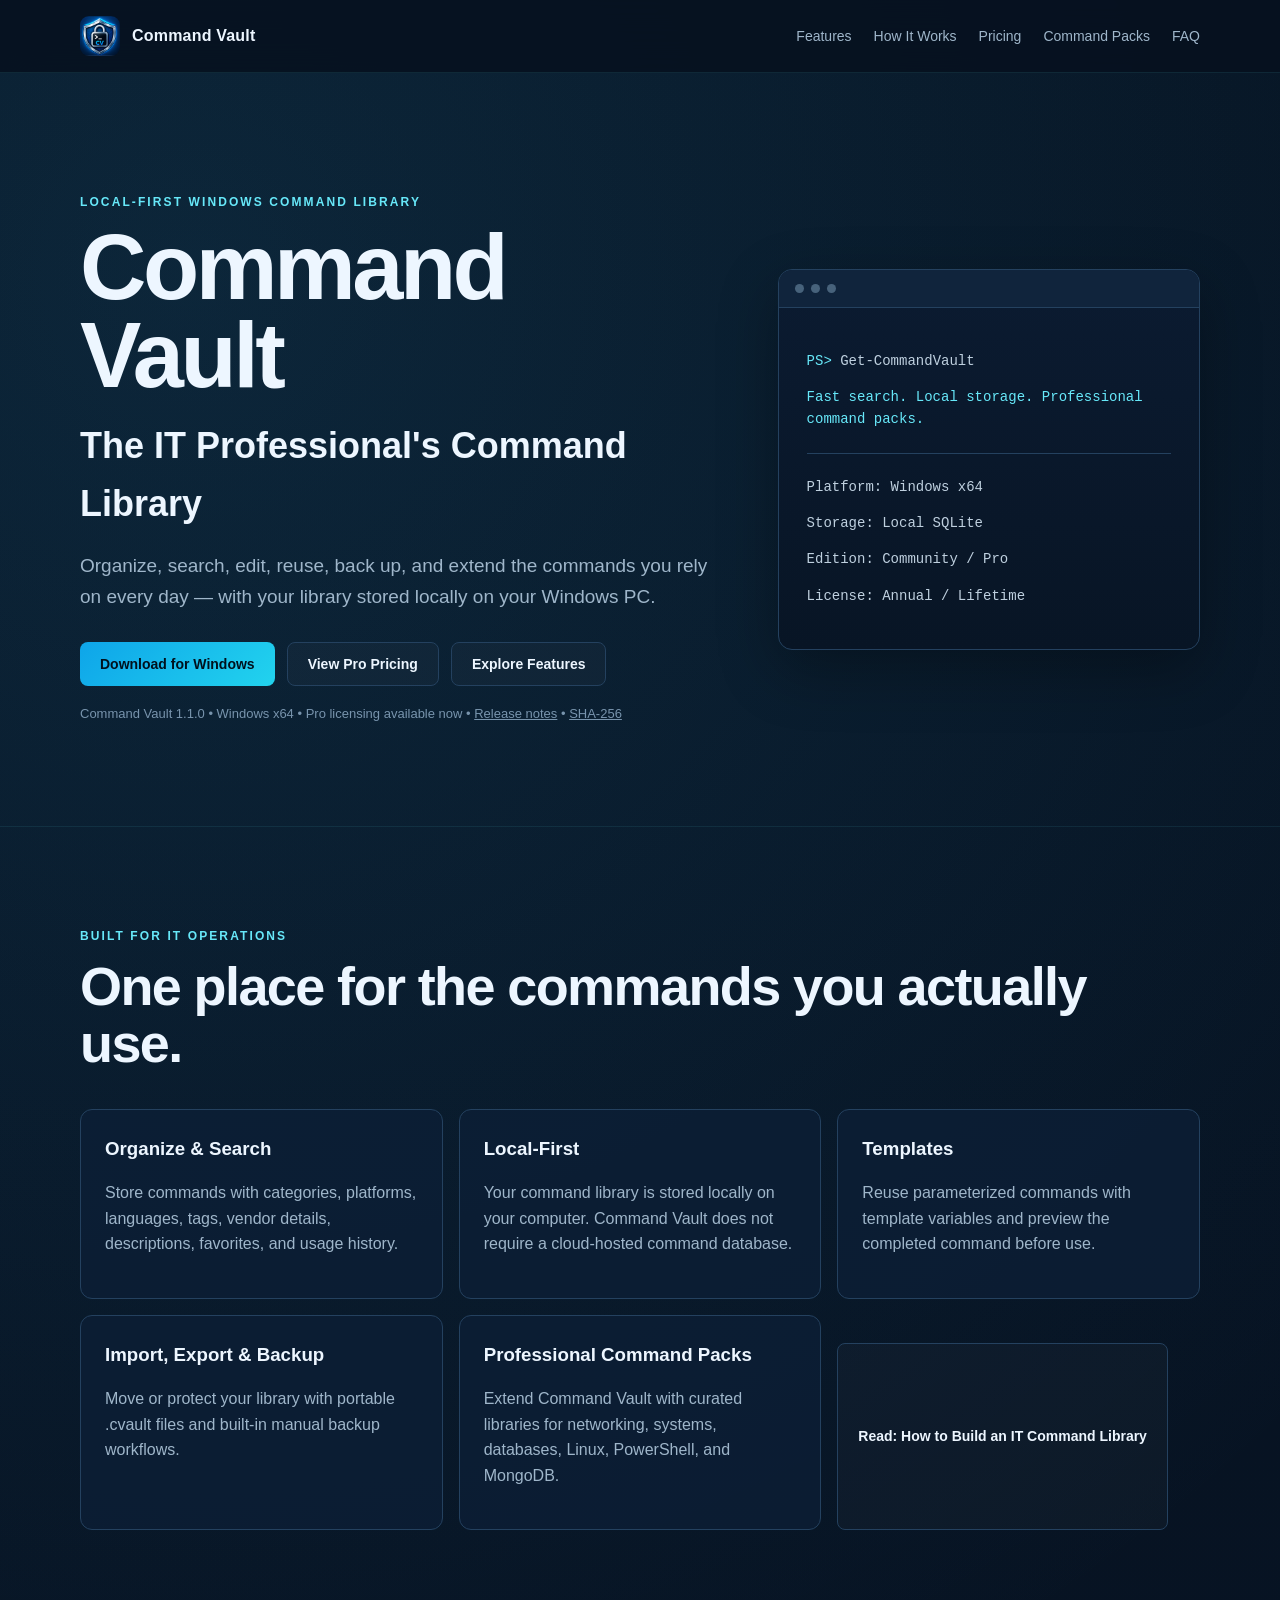
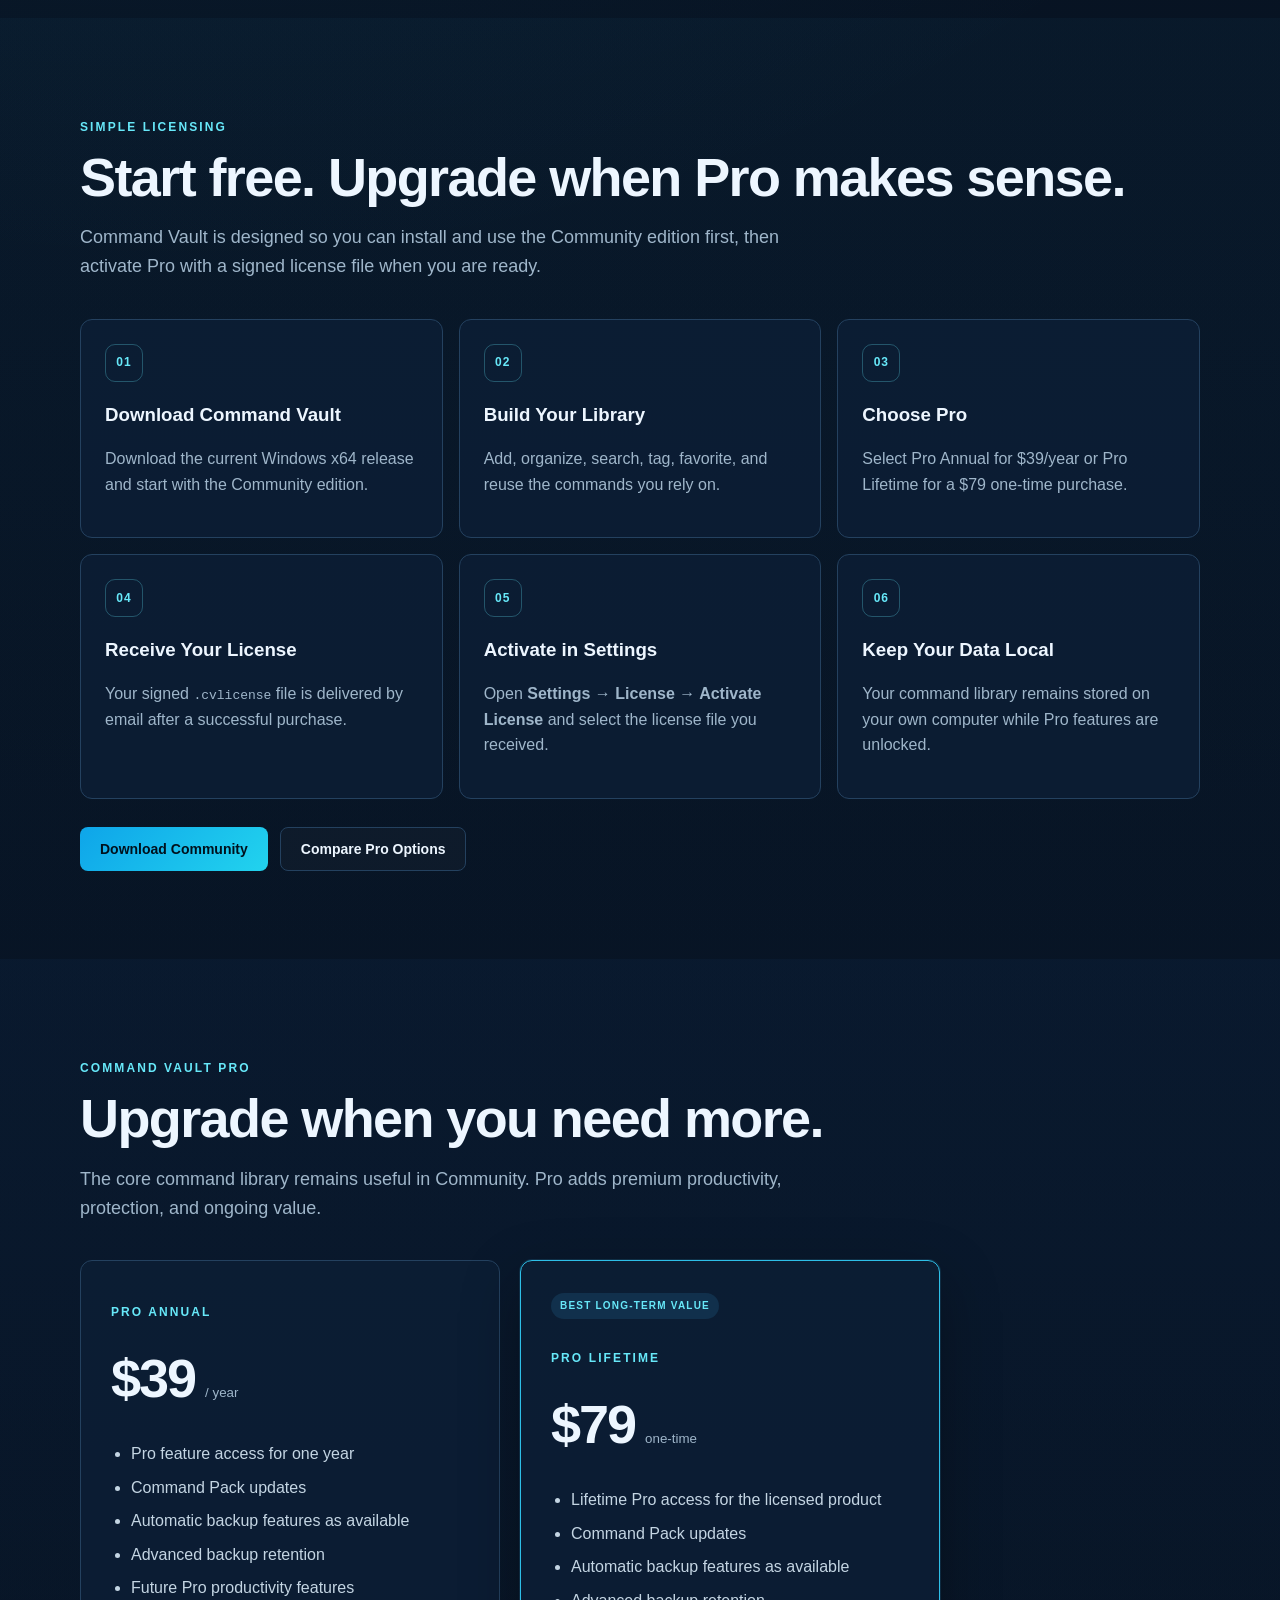
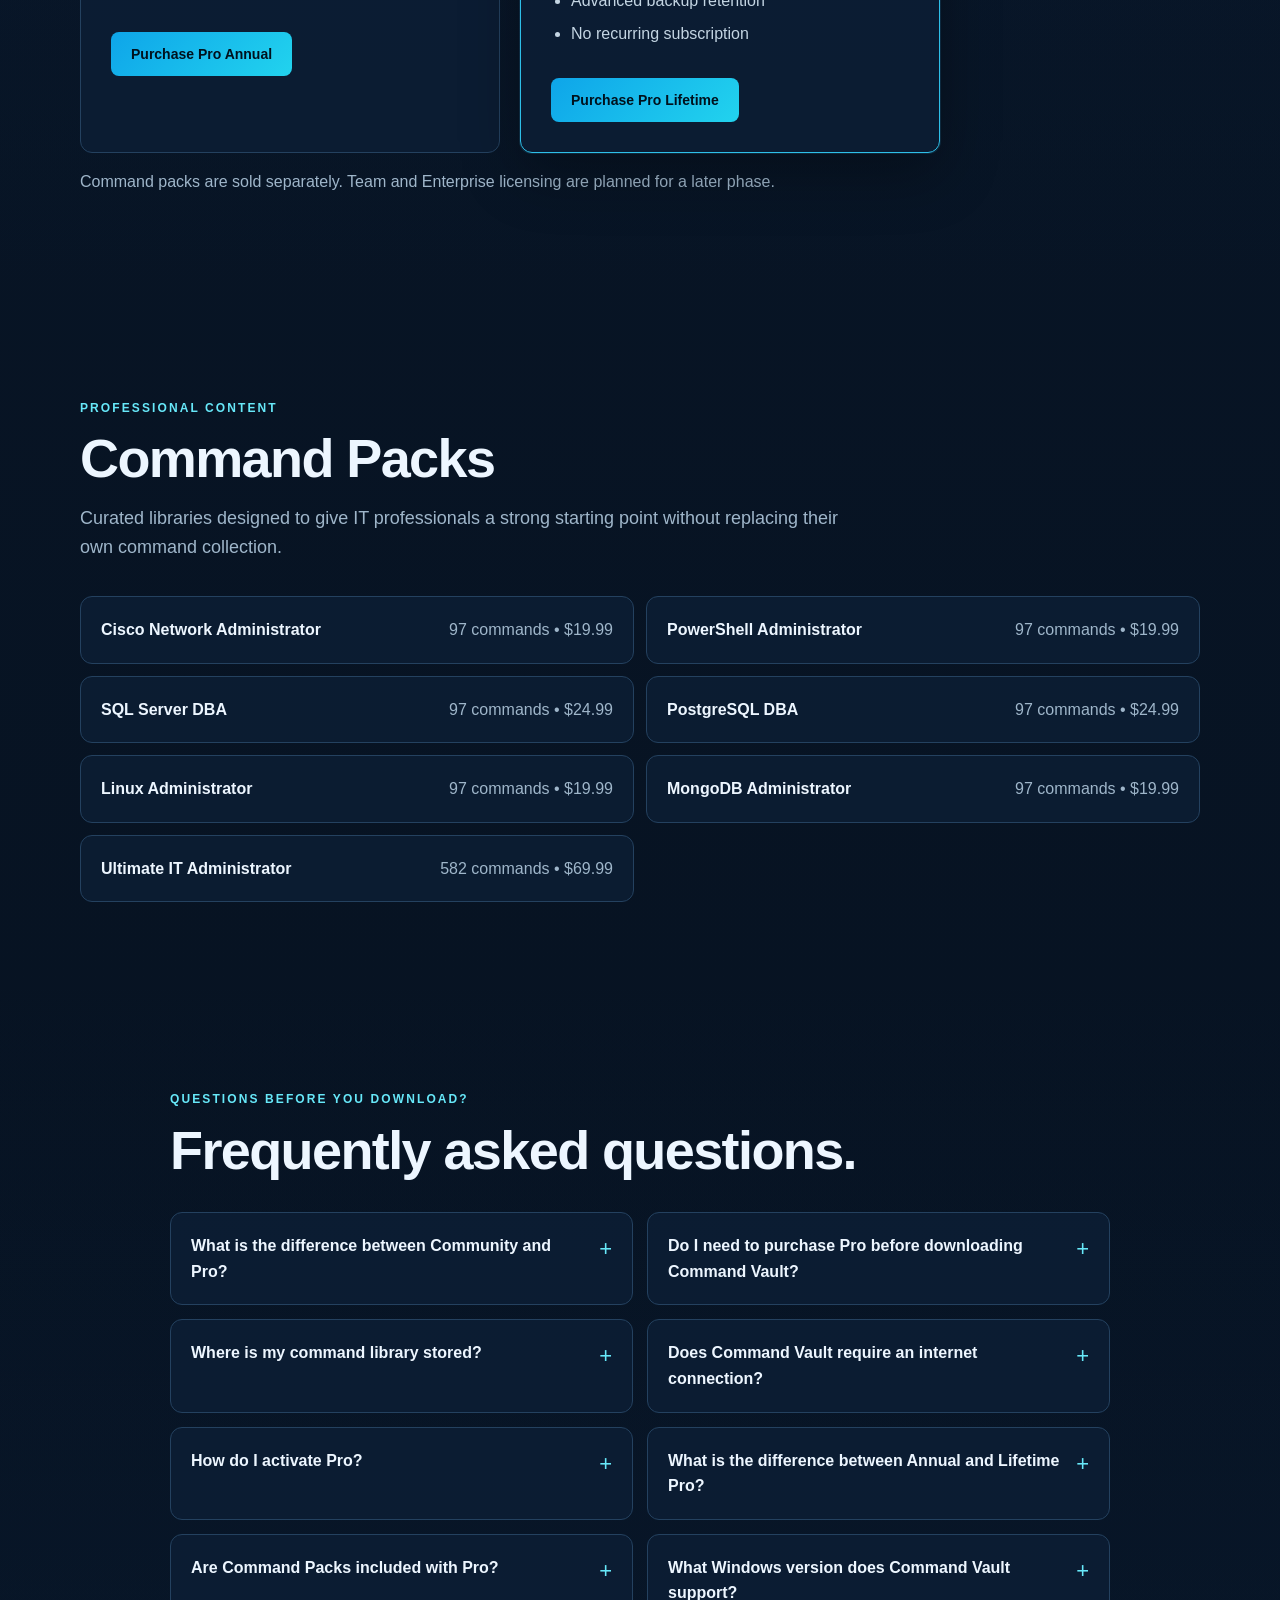
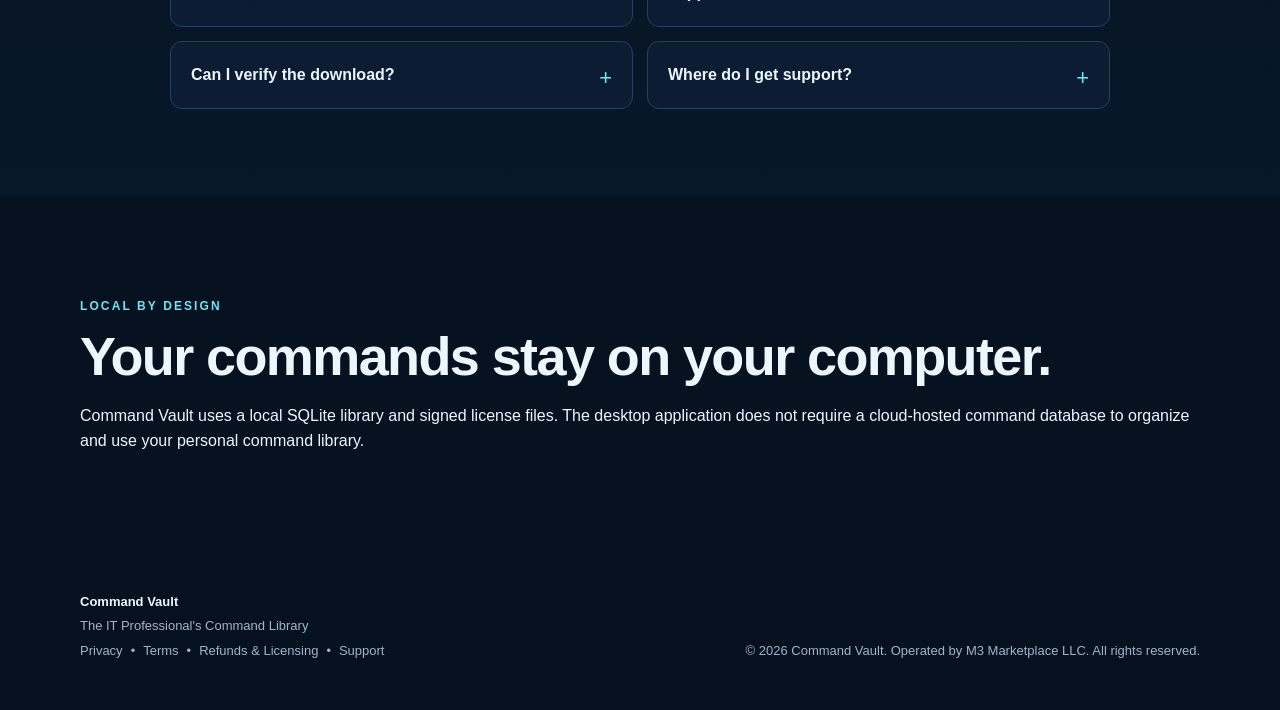
==== index.html @ 50035a0f "Update feature section in index.html Removed theme support section and added a guide link." ====
<!doctype html>
<html lang="en">
<head>
  <meta charset="utf-8">
  <meta name="viewport" content="width=device-width, initial-scale=1">
  <meta name="description" content="Command Vault is a local-first Windows command library for IT professionals. Organize, search, reuse, back up, and extend PowerShell, Cisco, SQL, Linux, PostgreSQL, and MongoDB commands.">
  <meta name="theme-color" content="#071426">
  <title>Command Vault — Local-First Command Library for IT Professionals</title>
  <link rel="stylesheet" href="styles.css">
  <!-- Google tag (gtag.js) -->
  <script async src="https://www.googletagmanager.com/gtag/js?id=G-ZWFE3TDV91"></script>
  <script>
    window.dataLayer = window.dataLayer || [];
    function gtag(){dataLayer.push(arguments);}
    gtag('js', new Date());
    gtag('config', 'G-ZWFE3TDV91');
  </script>

  <link rel="canonical" href="https://commandvaultapp.com/">
  <meta name="robots" content="index, follow">
  <meta property="og:type" content="website">
  <meta property="og:site_name" content="Command Vault">
  <meta property="og:title" content="Command Vault — Local-First Command Library for IT Professionals">
  <meta property="og:description" content="Command Vault is a local-first Windows command library for IT professionals. Organize, search, reuse, back up, and extend PowerShell, Cisco, SQL, Linux, PostgreSQL, and MongoDB commands.">
  <meta property="og:url" content="https://commandvaultapp.com/">
  <meta name="twitter:card" content="summary">
  <meta name="twitter:title" content="Command Vault — Local-First Command Library for IT Professionals">
  <meta name="twitter:description" content="Command Vault is a local-first Windows command library for IT professionals. Organize, search, reuse, back up, and extend PowerShell, Cisco, SQL, Linux, PostgreSQL, and MongoDB commands.">

  <script type="application/ld+json">
{
  "@context": "https://schema.org",
  "@graph": [
    {
      "@type": "WebSite",
      "@id": "https://commandvaultapp.com/#website",
      "url": "https://commandvaultapp.com/",
      "name": "Command Vault",
      "description": "The IT Professional's Command Library",
      "publisher": {
        "@id": "https://commandvaultapp.com/#organization"
      }
    },
    {
      "@type": "Organization",
      "@id": "https://commandvaultapp.com/#organization",
      "name": "M3 Marketplace LLC",
      "url": "https://commandvaultapp.com/",
      "email": "support@commandvaultapp.com"
    },
    {
      "@type": "SoftwareApplication",
      "@id": "https://commandvaultapp.com/#software",
      "name": "Command Vault",
      "url": "https://commandvaultapp.com/",
      "applicationCategory": "DeveloperApplication",
      "operatingSystem": "Windows x64",
      "softwareVersion": "1.1.0",
      "description": "A local-first Windows command library for IT professionals to organize, search, reuse, back up, and extend technical commands.",
      "offers": [
        {
          "@type": "Offer",
          "name": "Command Vault Community",
          "price": "0",
          "priceCurrency": "USD",
          "availability": "https://schema.org/InStock"
        },
        {
          "@type": "Offer",
          "name": "Command Vault Pro Annual",
          "price": "39.00",
          "priceCurrency": "USD",
          "availability": "https://schema.org/InStock",
          "url": "https://buy.stripe.com/9B6dR2ac5dOw6wjd5Eawo00"
        },
        {
          "@type": "Offer",
          "name": "Command Vault Pro Lifetime",
          "price": "79.00",
          "priceCurrency": "USD",
          "availability": "https://schema.org/InStock",
          "url": "https://buy.stripe.com/5kQ3co6ZT11K7AnghQawo01"
        }
      ],
      "publisher": {
        "@id": "https://commandvaultapp.com/#organization"
      }
    }
  ]
}
  </script>
</head>
<body>
  <header class="site-header">
    <div class="wrap nav-wrap">
      <a class="brand" href="#top" aria-label="Command Vault home">
        <span class="brand-mark">CV</span>
        <span>Command Vault</span>
      </a>
      <nav class="nav" aria-label="Primary navigation">
        <a href="#features">Features</a>
        <a href="#licensing">How It Works</a>
        <a href="#pricing">Pricing</a>
        <a href="#packs">Command Packs</a>
        <a href="#faq">FAQ</a>
      </nav>
    </div>
  </header>

  <main id="top">
    <section class="hero">
      <div class="wrap hero-grid">
        <div>
          <p class="eyebrow">LOCAL-FIRST WINDOWS COMMAND LIBRARY</p>
          <h1>Command Vault</h1>
          <p class="hero-subtitle">The IT Professional's Command Library</p>
          <p class="hero-copy">
            Organize, search, edit, reuse, back up, and extend the commands you rely on every day —
            with your library stored locally on your Windows PC.
          </p>
          <div class="hero-actions">
            <a
              class="button primary"
              href="https://github.com/MrFrankRazr/CommandVault-Site/releases/download/v1.1.0/CommandVault-1.1.0-win-x64.zip"
              aria-label="Download Command Vault 1.1.0 for Windows x64">
              Download for Windows
            </a>
            <a class="button secondary" href="#pricing">View Pro Pricing</a>
            <a class="button secondary" href="#features">Explore Features</a>
          </div>
          <p class="availability">
            Command Vault 1.1.0 • Windows x64 • Pro licensing available now •
            <a href="https://github.com/MrFrankRazr/CommandVault-Site/releases/tag/v1.1.0"
               target="_blank"
               rel="noopener noreferrer">Release notes</a>
            •
            <a href="https://github.com/MrFrankRazr/CommandVault-Site/releases/download/v1.1.0/CommandVault-1.1.0-win-x64-SHA256.txt"
               target="_blank"
               rel="noopener noreferrer">SHA-256</a>
          </p>
        </div>

        <aside class="product-card" aria-label="Command Vault product summary">
          <div class="terminal-bar"><span></span><span></span><span></span></div>
          <div class="terminal-content">
            <p><span class="prompt">PS&gt;</span> Get-CommandVault</p>
            <p class="terminal-accent">Fast search. Local storage. Professional command packs.</p>
            <div class="terminal-rule"></div>
            <p>Platform: Windows x64</p>
            <p>Storage: Local SQLite</p>
            <p>Edition: Community / Pro</p>
            <p>License: Annual / Lifetime</p>
          </div>
        </aside>
      </div>
    </section>

    <section id="features" class="section">
      <div class="wrap">
        <p class="section-kicker">BUILT FOR IT OPERATIONS</p>
        <h2>One place for the commands you actually use.</h2>
        <div class="feature-grid">
          <article class="feature-card"><h3>Organize &amp; Search</h3><p>Store commands with categories, platforms, languages, tags, vendor details, descriptions, favorites, and usage history.</p></article>
          <article class="feature-card"><h3>Local-First</h3><p>Your command library is stored locally on your computer. Command Vault does not require a cloud-hosted command database.</p></article>
          <article class="feature-card"><h3>Templates</h3><p>Reuse parameterized commands with template variables and preview the completed command before use.</p></article>
          <article class="feature-card"><h3>Import, Export &amp; Backup</h3><p>Move or protect your library with portable .cvault files and built-in manual backup workflows.</p></article>
          <article class="feature-card"><h3>Professional Command Packs</h3><p>Extend Command Vault with curated libraries for networking, systems, databases, Linux, PowerShell, and MongoDB.</p></article>
          <div class="section-actions">
            <a class="button secondary"
               href="how-to-build-it-command-library.html"
               aria-label="Read the guide to building an IT command library">
              Read: How to Build an IT Command Library
            </a>
          </div>
        </div>
      </div>
    </section>


    <section id="licensing" class="section licensing-section">
      <div class="wrap">
        <p class="section-kicker">SIMPLE LICENSING</p>
        <h2>Start free. Upgrade when Pro makes sense.</h2>
        <p class="section-lead">Command Vault is designed so you can install and use the Community edition first, then activate Pro with a signed license file when you are ready.</p>

        <div class="steps-grid">
          <article class="step-card"><span class="step-number">01</span><h3>Download Command Vault</h3><p>Download the current Windows x64 release and start with the Community edition.</p></article>
          <article class="step-card"><span class="step-number">02</span><h3>Build Your Library</h3><p>Add, organize, search, tag, favorite, and reuse the commands you rely on.</p></article>
          <article class="step-card"><span class="step-number">03</span><h3>Choose Pro</h3><p>Select Pro Annual for $39/year or Pro Lifetime for a $79 one-time purchase.</p></article>
          <article class="step-card"><span class="step-number">04</span><h3>Receive Your License</h3><p>Your signed <code>.cvlicense</code> file is delivered by email after a successful purchase.</p></article>
          <article class="step-card"><span class="step-number">05</span><h3>Activate in Settings</h3><p>Open <strong>Settings → License → Activate License</strong> and select the license file you received.</p></article>
          <article class="step-card"><span class="step-number">06</span><h3>Keep Your Data Local</h3><p>Your command library remains stored on your own computer while Pro features are unlocked.</p></article>
        </div>

        <div class="section-actions">
          <a class="button primary" href="https://github.com/MrFrankRazr/CommandVault-Site/releases/download/v1.1.0/CommandVault-1.1.0-win-x64.zip">Download Community</a>
          <a class="button secondary" href="#pricing">Compare Pro Options</a>
        </div>
      </div>
    </section>

    <section id="pricing" class="section pricing-section">
      <div class="wrap">
        <p class="section-kicker">COMMAND VAULT PRO</p>
        <h2>Upgrade when you need more.</h2>
        <p class="section-lead">The core command library remains useful in Community. Pro adds premium productivity, protection, and ongoing value.</p>

        <div class="pricing-grid">
          <article class="price-card">
            <p class="price-label">PRO ANNUAL</p>
            <div class="price"><span>$39</span><small>/ year</small></div>
            <ul>
              <li>Pro feature access for one year</li>
              <li>Command Pack updates</li>
              <li>Automatic backup features as available</li>
              <li>Advanced backup retention</li>
              <li>Future Pro productivity features</li>
            </ul>
            <a
              class="button primary"
              href="https://buy.stripe.com/9B6dR2ac5dOw6wjd5Eawo00"
              target="_blank"
              rel="noopener noreferrer"
              aria-label="Purchase Command Vault Pro Annual for $39 per year">
              Purchase Pro Annual
            </a>
          </article>

          <article class="price-card featured">
            <p class="badge">BEST LONG-TERM VALUE</p>
            <p class="price-label">PRO LIFETIME</p>
            <div class="price"><span>$79</span><small>one-time</small></div>
            <ul>
              <li>Lifetime Pro access for the licensed product</li>
              <li>Command Pack updates</li>
              <li>Automatic backup features as available</li>
              <li>Advanced backup retention</li>
              <li>No recurring subscription</li>
            </ul>
            <a
              class="button primary"
              href="https://buy.stripe.com/5kQ3co6ZT11K7AnghQawo01"
              target="_blank"
              rel="noopener noreferrer"
              aria-label="Purchase Command Vault Pro Lifetime for $79">
              Purchase Pro Lifetime
            </a>
          </article>
        </div>

        <p class="pricing-note">Command packs are sold separately. Team and Enterprise licensing are planned for a later phase.</p>
      </div>
    </section>

    <section id="packs" class="section">
      <div class="wrap">
        <p class="section-kicker">PROFESSIONAL CONTENT</p>
        <h2>Command Packs</h2>
        <p class="section-lead">Curated libraries designed to give IT professionals a strong starting point without replacing their own command collection.</p>

        <div class="pack-grid">
          <a class="pack pack-link"
             href="cisco-ios-command-library.html"
             aria-label="Explore the Cisco Network Administrator command library">
            <strong>Cisco Network Administrator</strong>
            <span>97 commands • $19.99</span>
          </a>
          <a class="pack pack-link"
             href="powershell-command-library.html"
             aria-label="Explore the PowerShell Administrator command library">
            <strong>PowerShell Administrator</strong>
            <span>97 commands • $19.99</span>
          </a>
          <a class="pack pack-link"
             href="sql-server-dba-command-library.html"
             aria-label="Explore the SQL Server DBA command library">
            <strong>SQL Server DBA</strong>
            <span>97 commands • $24.99</span>
          </a>
          <a class="pack pack-link"
             href="postgresql-dba-command-library.html"
             aria-label="Explore the PostgreSQL DBA command library">
            <strong>PostgreSQL DBA</strong>
            <span>97 commands • $24.99</span>
          </a>
          <a class="pack pack-link"
             href="linux-admin-command-library.html"
             aria-label="Explore the Linux Administrator command library">
            <strong>Linux Administrator</strong>
            <span>97 commands • $19.99</span>
          </a>
          <a class="pack pack-link"
             href="mongodb-admin-command-library.html"
             aria-label="Explore the MongoDB Administrator command library">
            <strong>MongoDB Administrator</strong>
            <span>97 commands • $19.99</span>
          </a>
          <a class="pack pack-link"
             href="ultimate-it-admin-command-library.html"
             aria-label="Explore the Ultimate IT Administrator command library">
            <strong>Ultimate IT Administrator</strong>
            <span>582 commands • $69.99</span>
          </a>
        </div>
      </div>
    </section>


    <section id="faq" class="section faq-section">
      <div class="wrap faq-wrap">
        <p class="section-kicker">QUESTIONS BEFORE YOU DOWNLOAD?</p>
        <h2>Frequently asked questions.</h2>

        <div class="faq-grid">
          <details class="faq-item"><summary>What is the difference between Community and Pro?</summary><p>Community provides the core command-library experience. Pro adds premium productivity, protection, and update-related features such as automatic backup capabilities, advanced backup retention, and Command Pack updates.</p></details>
          <details class="faq-item"><summary>Do I need to purchase Pro before downloading Command Vault?</summary><p>No. Download Command Vault and start with Community. You can upgrade to Pro later without rebuilding your command library.</p></details>
          <details class="faq-item"><summary>Where is my command library stored?</summary><p>Command Vault stores your library locally on your Windows computer using SQLite. Your normal command-library workflow does not require a cloud-hosted command database.</p></details>
          <details class="faq-item"><summary>Does Command Vault require an internet connection?</summary><p>The desktop command library is local-first. Internet access is needed for activities such as downloading releases, purchasing a license, receiving license email, and accessing online support or updates.</p></details>
          <details class="faq-item"><summary>How do I activate Pro?</summary><p>After purchasing Pro, you receive a signed <code>.cvlicense</code> file by email. In Command Vault, open <strong>Settings → License → Activate License</strong> and select that file.</p></details>
          <details class="faq-item"><summary>What is the difference between Annual and Lifetime Pro?</summary><p>Pro Annual is $39 per year. Pro Lifetime is a $79 one-time purchase for the licensed Command Vault product and does not require a recurring subscription.</p></details>
          <details class="faq-item"><summary>Are Command Packs included with Pro?</summary><p>Command Packs are separate products. Pro enables Pack Updates and other Pro capabilities, but individually priced packs are purchased separately unless a specific offer says otherwise.</p></details>
          <details class="faq-item"><summary>What Windows version does Command Vault support?</summary><p>The current release is distributed for Windows x64 and is published as a self-contained application, so a separate .NET installation is not required.</p></details>
          <details class="faq-item"><summary>Can I verify the download?</summary><p>Yes. Each public release includes a SHA-256 checksum so you can verify the downloaded ZIP against the published release file.</p></details>
          <details class="faq-item"><summary>Where do I get support?</summary><p>Email <a href="mailto:support@commandvaultapp.com">support@commandvaultapp.com</a> or visit the <a href="support.html">Support page</a>.</p></details>
        </div>
      </div>
    </section>

    <section class="section security-section">
      <div class="wrap security-grid">
        <div>
          <p class="section-kicker">LOCAL BY DESIGN</p>
          <h2>Your commands stay on your computer.</h2>
        </div>
        <p>Command Vault uses a local SQLite library and signed license files. The desktop application does not require a cloud-hosted command database to organize and use your personal command library.</p>
      </div>
    </section>
  </main>

  <footer class="site-footer">
    <div class="wrap footer-wrap">
      <div>
        <strong>Command Vault</strong>
        <p>The IT Professional's Command Library</p>
        <p class="footer-links">
          <a href="privacy.html">Privacy</a>
          <span>•</span>
          <a href="terms.html">Terms</a>
          <span>•</span>
          <a href="refunds.html">Refunds &amp; Licensing</a>
          <span>•</span>
          <a href="support.html">Support</a>
        </p>
      </div>
      <p>© 2026 Command Vault. Operated by M3 Marketplace LLC. All rights reserved.</p>
    </div>
  </footer>

  <script>
    document.addEventListener('DOMContentLoaded', function () {
      function track(eventName, params) {
        if (typeof gtag === 'function') {
          gtag('event', eventName, params || {});
        }
      }

      document.querySelectorAll('a[href*="CommandVault-1.1.0-win-x64.zip"]').forEach(function (link) {
        link.addEventListener('click', function () {
          track('download_windows_click', {
            link_url: link.href,
            link_text: link.textContent.trim(),
            placement: link.closest('.hero') ? 'hero' : 'licensing'
          });
        });
      });

      document.querySelectorAll('a[href*="/releases/tag/v1.1.0"]').forEach(function (link) {
        link.addEventListener('click', function () {
          track('release_notes_click', { link_url: link.href });
        });
      });

      document.querySelectorAll('a[href*="CommandVault-1.1.0-win-x64-SHA256.txt"]').forEach(function (link) {
        link.addEventListener('click', function () {
          track('sha256_click', { link_url: link.href });
        });
      });

      document.querySelectorAll('a[href="https://buy.stripe.com/9B6dR2ac5dOw6wjd5Eawo00"]').forEach(function (link) {
        link.addEventListener('click', function () {
          track('pro_annual_click', {
            value: 39,
            currency: 'USD',
            destination: 'stripe'
          });
        });
      });

      document.querySelectorAll('a[href="https://buy.stripe.com/5kQ3co6ZT11K7AnghQawo01"]').forEach(function (link) {
        link.addEventListener('click', function () {
          track('pro_lifetime_click', {
            value: 79,
            currency: 'USD',
            destination: 'stripe'
          });
        });
      });

      document.querySelectorAll('a[href="support.html"], a[href="mailto:support@commandvaultapp.com"]').forEach(function (link) {
        link.addEventListener('click', function () {
          track('support_click', {
            link_url: link.getAttribute('href'),
            link_text: link.textContent.trim()
          });
        });
      });

      document.querySelectorAll('.faq-item').forEach(function (item) {
        item.addEventListener('toggle', function () {
          if (item.open) {
            const summary = item.querySelector('summary');
            track('faq_engagement', {
              faq_question: summary ? summary.textContent.trim() : 'unknown'
            });
          }
        });
      });
    });
  </script>

</body>
</html>
---- styles.css ----
:root{--bg:#06111f;--surface:#0d203b;--line:#24415f;--text:#edf6ff;--muted:#9fb6ca;--blue:#38bdf8;--cyan:#67e8f9;--white:#fff;--shadow:0 20px 60px rgba(0,0,0,.30)}*{box-sizing:border-box}html{scroll-behavior:smooth}body{margin:0;font-family:Inter,Segoe UI,Roboto,Arial,sans-serif;color:var(--text);background:radial-gradient(circle at 15% 5%,rgba(56,189,248,.12),transparent 30%),linear-gradient(180deg,var(--bg) 0%,#081526 52%,var(--bg) 100%);line-height:1.6}a{color:inherit}.wrap{width:min(1120px,calc(100% - 40px));margin:auto}.site-header{position:sticky;top:0;z-index:20;background:rgba(6,17,31,.86);backdrop-filter:blur(16px);border-bottom:1px solid rgba(103,232,249,.10)}.nav-wrap{display:flex;align-items:center;justify-content:space-between;min-height:72px}.brand{display:flex;gap:12px;align-items:center;text-decoration:none;font-weight:700;letter-spacing:.2px}.brand-mark{display:block;width:40px;height:40px;flex:0 0 40px;background:url('command-vault-icon.png') center/contain no-repeat;border:0;border-radius:9px;color:transparent;font-size:0;letter-spacing:0;box-shadow:none;overflow:hidden}.nav{display:flex;gap:22px}.nav a{text-decoration:none;color:var(--muted);font-size:14px}.nav a:hover{color:var(--white)}.hero{padding:108px 0 88px;border-bottom:1px solid rgba(103,232,249,.08)}.hero-grid{display:grid;grid-template-columns:1.2fr .8fr;gap:64px;align-items:center}.eyebrow,.section-kicker,.price-label{font-size:12px;letter-spacing:2.1px;font-weight:800;color:var(--cyan)}h1{font-size:clamp(54px,8vw,92px);line-height:.95;margin:10px 0 18px;letter-spacing:-3.5px}.hero-subtitle{font-size:clamp(24px,3vw,36px);margin:0 0 18px;font-weight:650}.hero-copy{font-size:19px;color:var(--muted);max-width:720px}.hero-actions{display:flex;gap:12px;margin:30px 0 18px;flex-wrap:wrap}.button{display:inline-flex;align-items:center;justify-content:center;min-height:44px;padding:0 20px;border-radius:8px;text-decoration:none;font-weight:750;font-size:14px;border:1px solid var(--line)}.button.primary{background:linear-gradient(135deg,#0ea5e9,#22d3ee);color:#00111d;border:0}.button.secondary{background:rgba(255,255,255,.025)}.availability{color:#7894ad;font-size:13px}.product-card{border:1px solid var(--line);border-radius:14px;background:linear-gradient(180deg,#0b1b31,#081525);box-shadow:var(--shadow);overflow:hidden}.terminal-bar{display:flex;gap:7px;padding:14px 16px;background:#10243c;border-bottom:1px solid var(--line)}.terminal-bar span{width:9px;height:9px;border-radius:50%;background:#47627b}.terminal-content{padding:28px;font-family:Cascadia Code,Consolas,monospace;font-size:14px;color:#bfd0df}.prompt,.terminal-accent{color:var(--cyan)}.terminal-rule{height:1px;background:var(--line);margin:22px 0}.section{padding:88px 0}.section h2{font-size:clamp(34px,5vw,54px);line-height:1.05;letter-spacing:-1.6px;margin:8px 0 18px}.section-lead{max-width:760px;color:var(--muted);font-size:18px}.feature-grid{display:grid;grid-template-columns:repeat(3,1fr);gap:16px;margin-top:38px}.feature-card,.price-card,.pack{border:1px solid var(--line);background:rgba(12,31,55,.76);border-radius:12px}.feature-card{padding:24px;min-height:190px}.feature-card h3{margin:0 0 10px}.feature-card p,.pricing-note{color:var(--muted)}.pricing-section{background:linear-gradient(180deg,rgba(11,31,57,.45),rgba(7,20,36,.18))}.pricing-grid{display:grid;grid-template-columns:repeat(2,minmax(0,1fr));gap:20px;margin-top:38px;max-width:860px}.price-card{padding:30px;position:relative}.price-card.featured{border-color:#2ebfe8;box-shadow:0 0 0 1px rgba(56,189,248,.14),var(--shadow)}.badge{display:inline-block;margin:-4px 0 18px;padding:5px 9px;border-radius:999px;background:rgba(56,189,248,.12);color:var(--cyan);font-size:10px;font-weight:800;letter-spacing:1.2px}.price{display:flex;align-items:baseline;gap:10px;margin:6px 0 20px}.price span{font-size:54px;font-weight:800;letter-spacing:-2px}.price small{color:var(--muted)}.price-card ul{padding-left:20px;color:#c4d5e3;min-height:175px}.price-card li{margin:8px 0}.pack-grid{display:grid;grid-template-columns:repeat(2,1fr);gap:12px;margin-top:34px}.pack{padding:20px;display:flex;justify-content:space-between;gap:20px}.pack span{color:var(--muted);white-space:nowrap}.pack.ultimate{grid-column:1/-1;border-color:#2ebfe8}.licensing-section{background:linear-gradient(180deg,rgba(56,189,248,.035),rgba(7,20,36,.05))}.steps-grid{display:grid;grid-template-columns:repeat(3,1fr);gap:16px;margin-top:38px}.step-card{border:1px solid var(--line);background:rgba(12,31,55,.76);border-radius:12px;padding:24px;min-height:210px}.step-number{display:inline-grid;place-items:center;width:38px;height:38px;border:1px solid rgba(103,232,249,.28);border-radius:10px;color:var(--cyan);font-weight:800;font-size:12px;letter-spacing:1px;margin-bottom:18px}.step-card h3{margin:0 0 10px}.step-card p{color:var(--muted)}.section-actions{display:flex;gap:12px;flex-wrap:wrap;margin-top:28px}.faq-section{background:linear-gradient(180deg,rgba(7,20,36,.15),rgba(11,31,57,.36))}.faq-wrap{max-width:940px}.faq-grid{display:grid;grid-template-columns:1fr 1fr;gap:14px;margin-top:34px}.faq-item{border:1px solid var(--line);background:rgba(12,31,55,.76);border-radius:12px;padding:0 20px}.faq-item summary{cursor:pointer;font-weight:750;padding:20px 28px 20px 0;position:relative;list-style:none}.faq-item summary::-webkit-details-marker{display:none}.faq-item summary::after{content:"+";position:absolute;right:0;top:18px;color:var(--cyan);font-size:22px;font-weight:400}.faq-item[open] summary::after{content:"–"}.faq-item p{color:var(--muted);margin:0 0 20px}.faq-item a{color:var(--cyan)}.site-footer{padding:34px 0 48px}.footer-wrap{display:flex;justify-content:space-between;align-items:flex-end;gap:20px;color:var(--muted);font-size:13px}.footer-wrap strong{color:var(--text)}.footer-wrap p{margin:4px 0 0}.footer-links{display:flex;gap:8px;flex-wrap:wrap}.footer-links a{color:var(--muted);text-decoration:none}.footer-links a:hover{color:var(--white)}.pack-link{text-decoration:none;color:inherit}.pack-link:hover{border-color:#2ebfe8;background:rgba(17,44,75,.88)}.landing-hero{padding:104px 0 84px;border-bottom:1px solid rgba(103,232,249,.08)}.landing-hero-grid{display:grid;grid-template-columns:1.15fr .85fr;gap:58px;align-items:center}.landing-hero h1{font-size:clamp(46px,6vw,76px);line-height:1;margin:10px 0 20px;letter-spacing:-3px}.content-narrow{max-width:1000px}.pain-grid{display:grid;grid-template-columns:repeat(3,1fr);gap:16px;margin-top:34px}.landing-accent{background:linear-gradient(180deg,rgba(11,31,57,.42),rgba(7,20,36,.12))}.topic-grid{display:grid;grid-template-columns:repeat(3,1fr);gap:14px;margin-top:34px}.topic-card{display:flex;flex-direction:column;gap:6px;padding:22px;border:1px solid var(--line);background:rgba(12,31,55,.68);border-radius:12px}.topic-card span{color:var(--muted);font-size:14px}.split-callout{display:grid;grid-template-columns:1.3fr .7fr;gap:40px;align-items:center}.landing-card{display:flex;flex-direction:column;gap:8px;padding:28px;border:1px solid #2ebfe8;background:rgba(12,31,55,.8);border-radius:14px;box-shadow:var(--shadow)}.landing-card strong{font-size:22px}.landing-card span{color:var(--cyan);font-weight:700}.landing-card p{color:var(--muted);margin-bottom:0}.landing-final{text-align:center}.landing-final-inner{max-width:780px}.landing-final .section-actions{justify-content:center}@media(max-width:980px){.nav{gap:14px}.nav a{font-size:13px}}@media(max-width:800px){.nav{display:none}.landing-hero-grid,.split-callout{grid-template-columns:1fr}.feature-grid,.steps-grid,.pain-grid,.topic-grid{grid-template-columns:1fr 1fr}.pricing-grid,.pack-grid,.faq-grid{grid-template-columns:1fr}.pack.ultimate{grid-column:auto}.footer-wrap{align-items:flex-start}}@media(max-width:560px){.wrap{width:min(100% - 28px,1120px)}.feature-grid,.steps-grid,.pain-grid,.topic-grid{grid-template-columns:1fr}.pack{flex-direction:column;gap:4px}.footer-wrap{flex-direction:column;align-items:flex-start}h1,.landing-hero h1{letter-spacing:-2px}.landing-hero{padding-top:72px}}
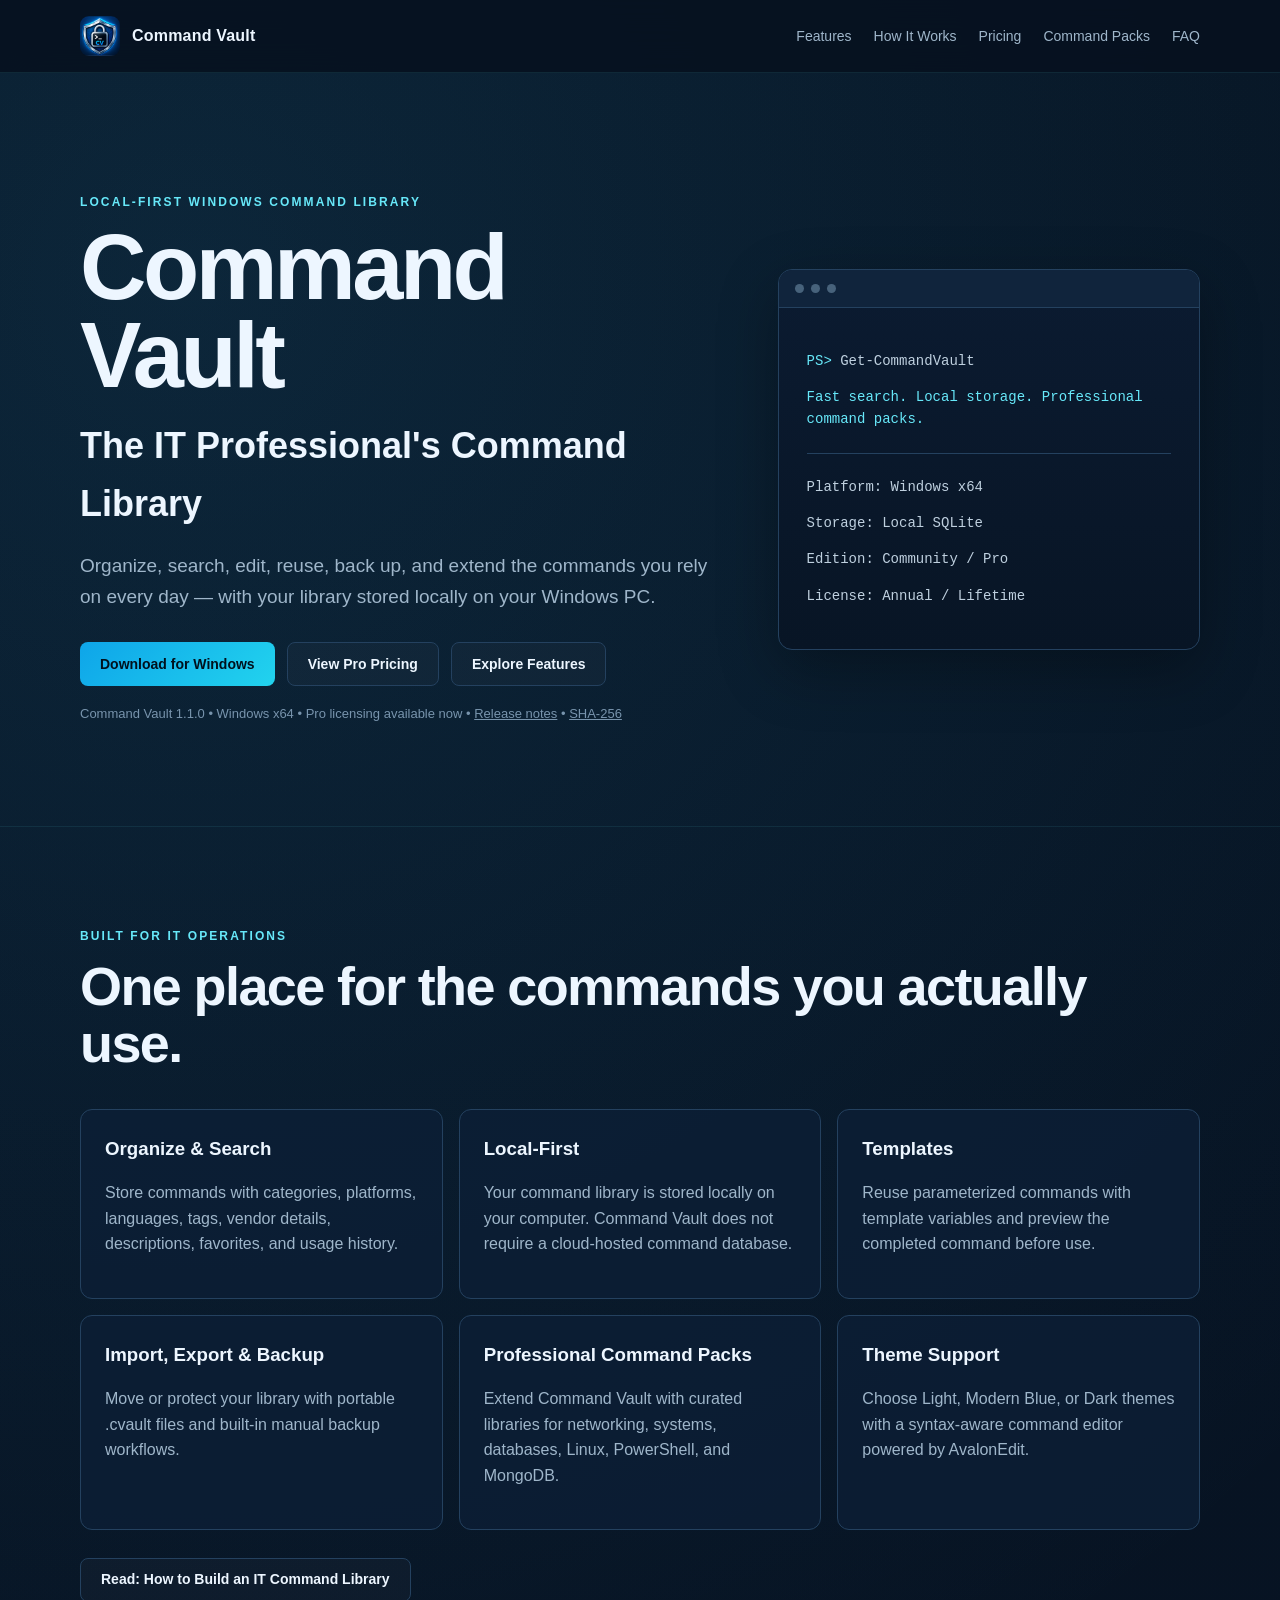
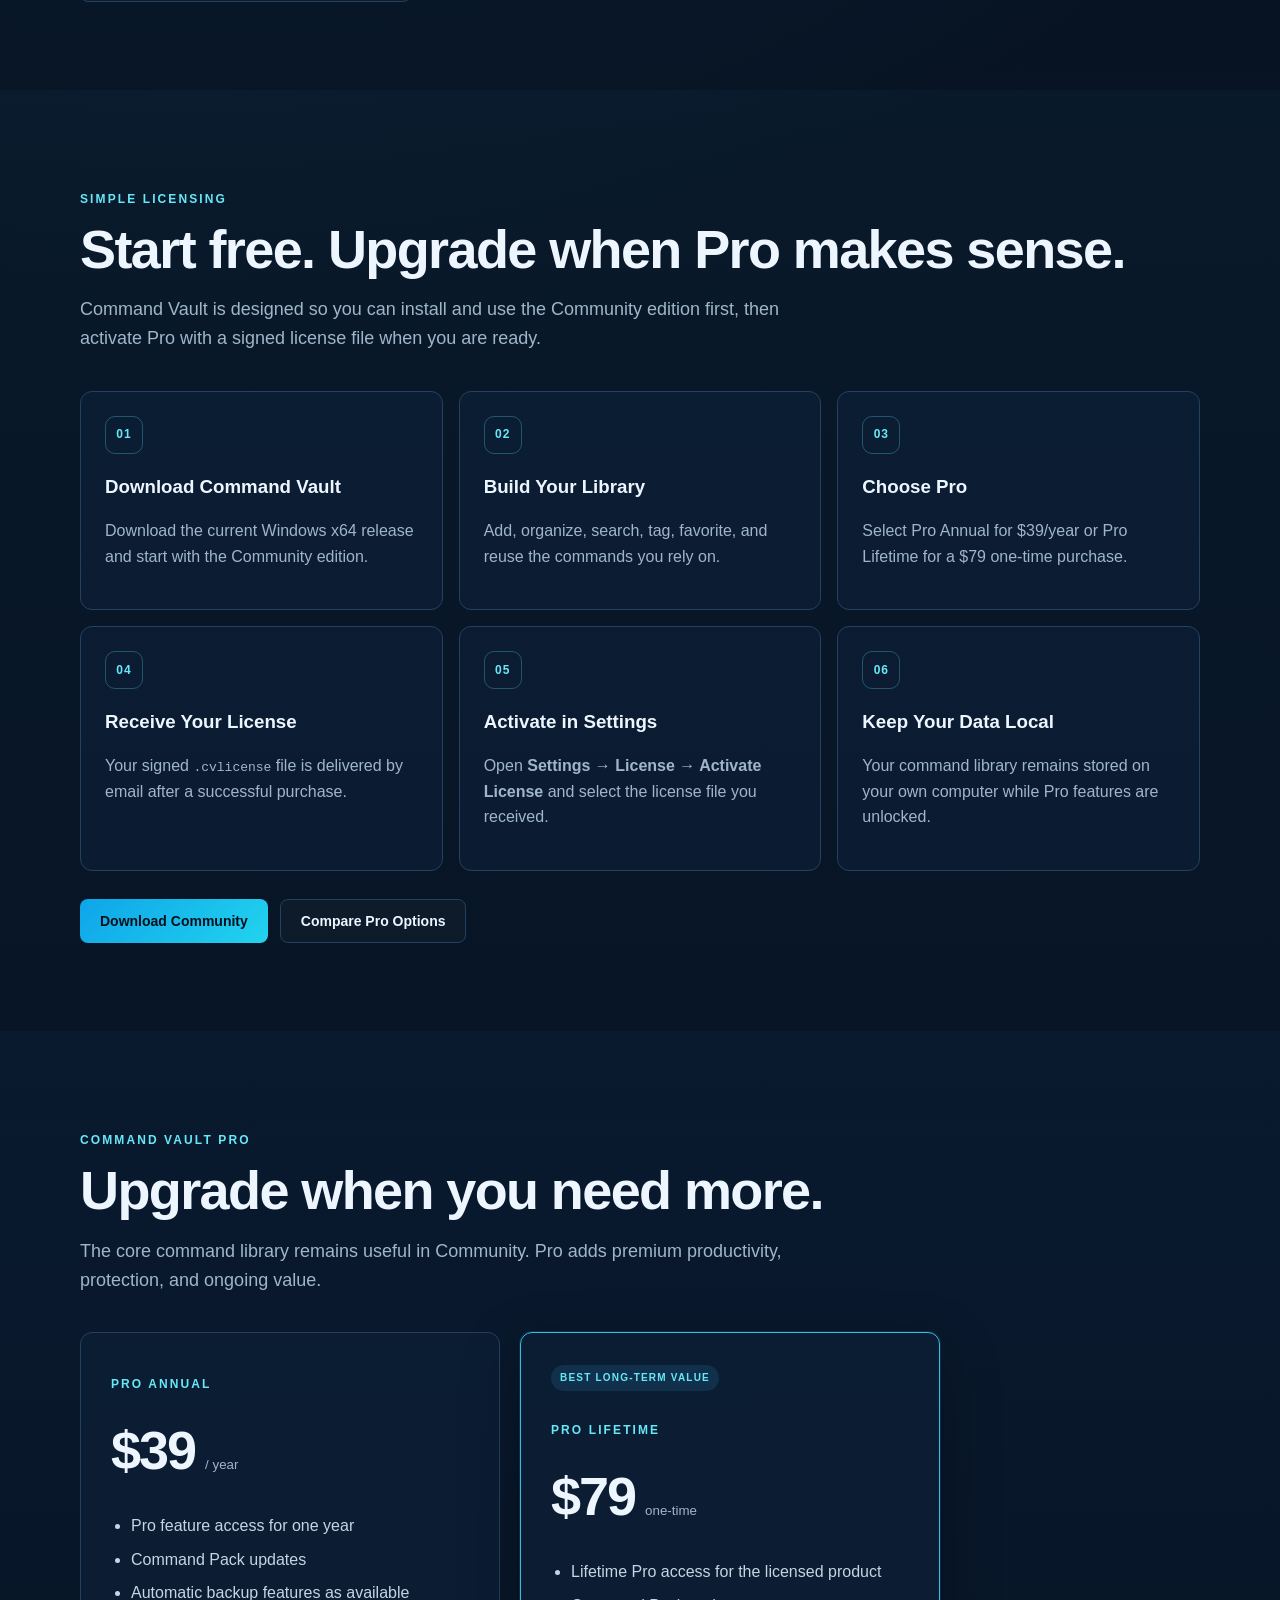
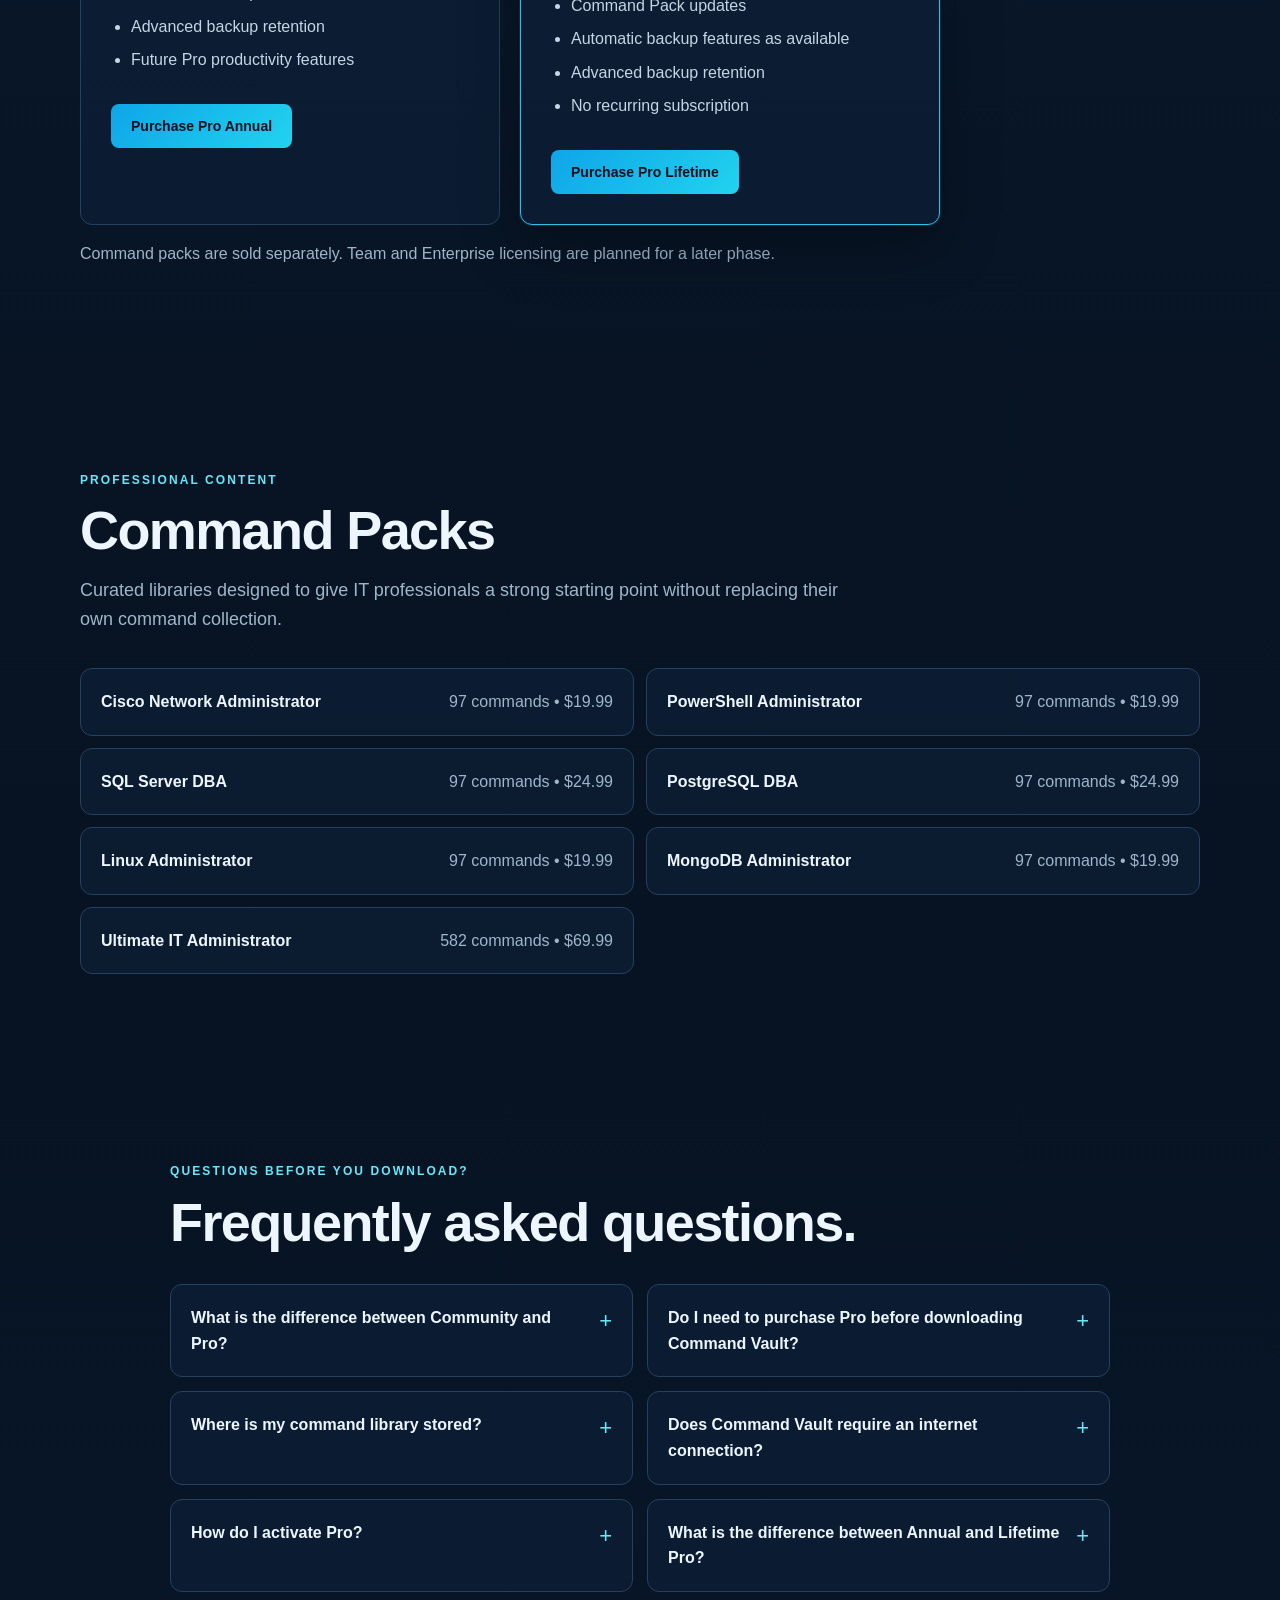
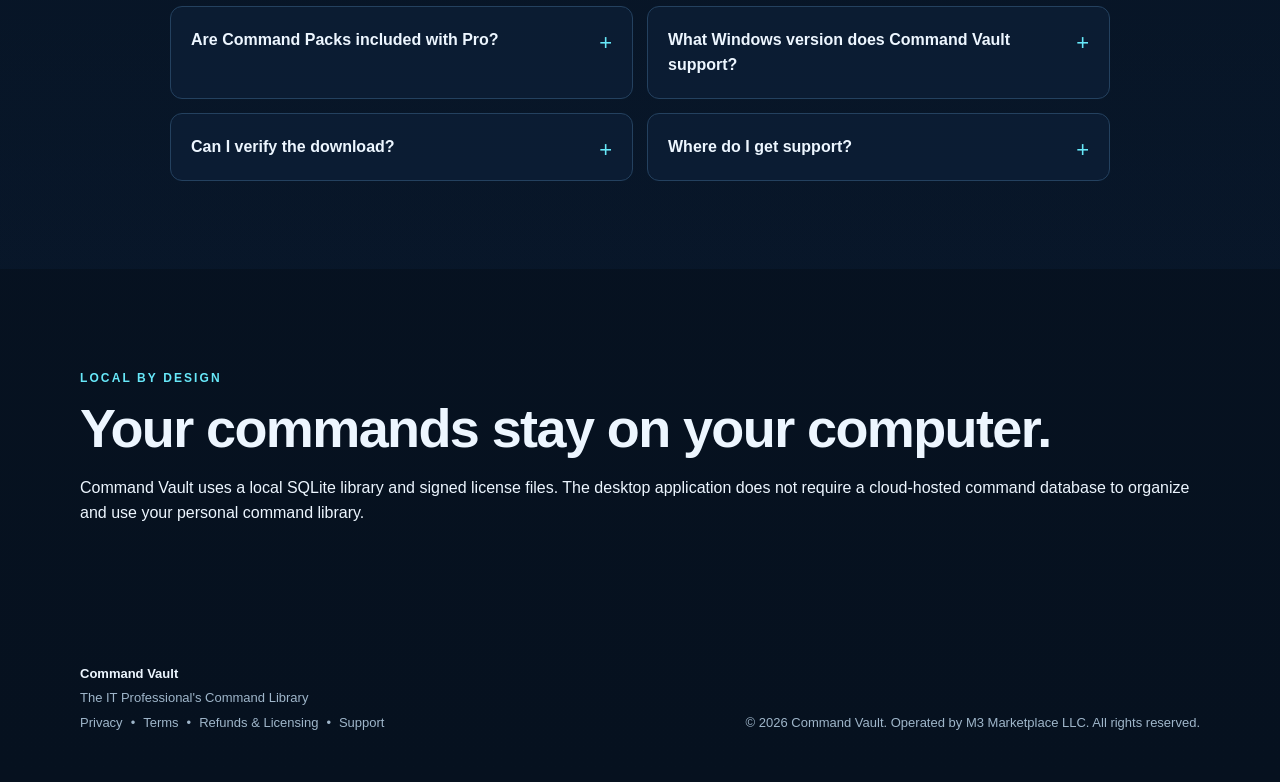
==== commit 01c5b8cb: "Add theme support feature card to index.html" ====
--- a/index.html
+++ b/index.html
@@ -165,6 +165,8 @@
           <article class="feature-card"><h3>Templates</h3><p>Reuse parameterized commands with template variables and preview the completed command before use.</p></article>
           <article class="feature-card"><h3>Import, Export &amp; Backup</h3><p>Move or protect your library with portable .cvault files and built-in manual backup workflows.</p></article>
           <article class="feature-card"><h3>Professional Command Packs</h3><p>Extend Command Vault with curated libraries for networking, systems, databases, Linux, PowerShell, and MongoDB.</p></article>
+          <article class="feature-card"><h3>Theme Support</h3><p>Choose Light, Modern Blue, or Dark themes with a syntax-aware command editor powered by AvalonEdit.</p></article>
+          </div>
           <div class="section-actions">
             <a class="button secondary"
                href="how-to-build-it-command-library.html"
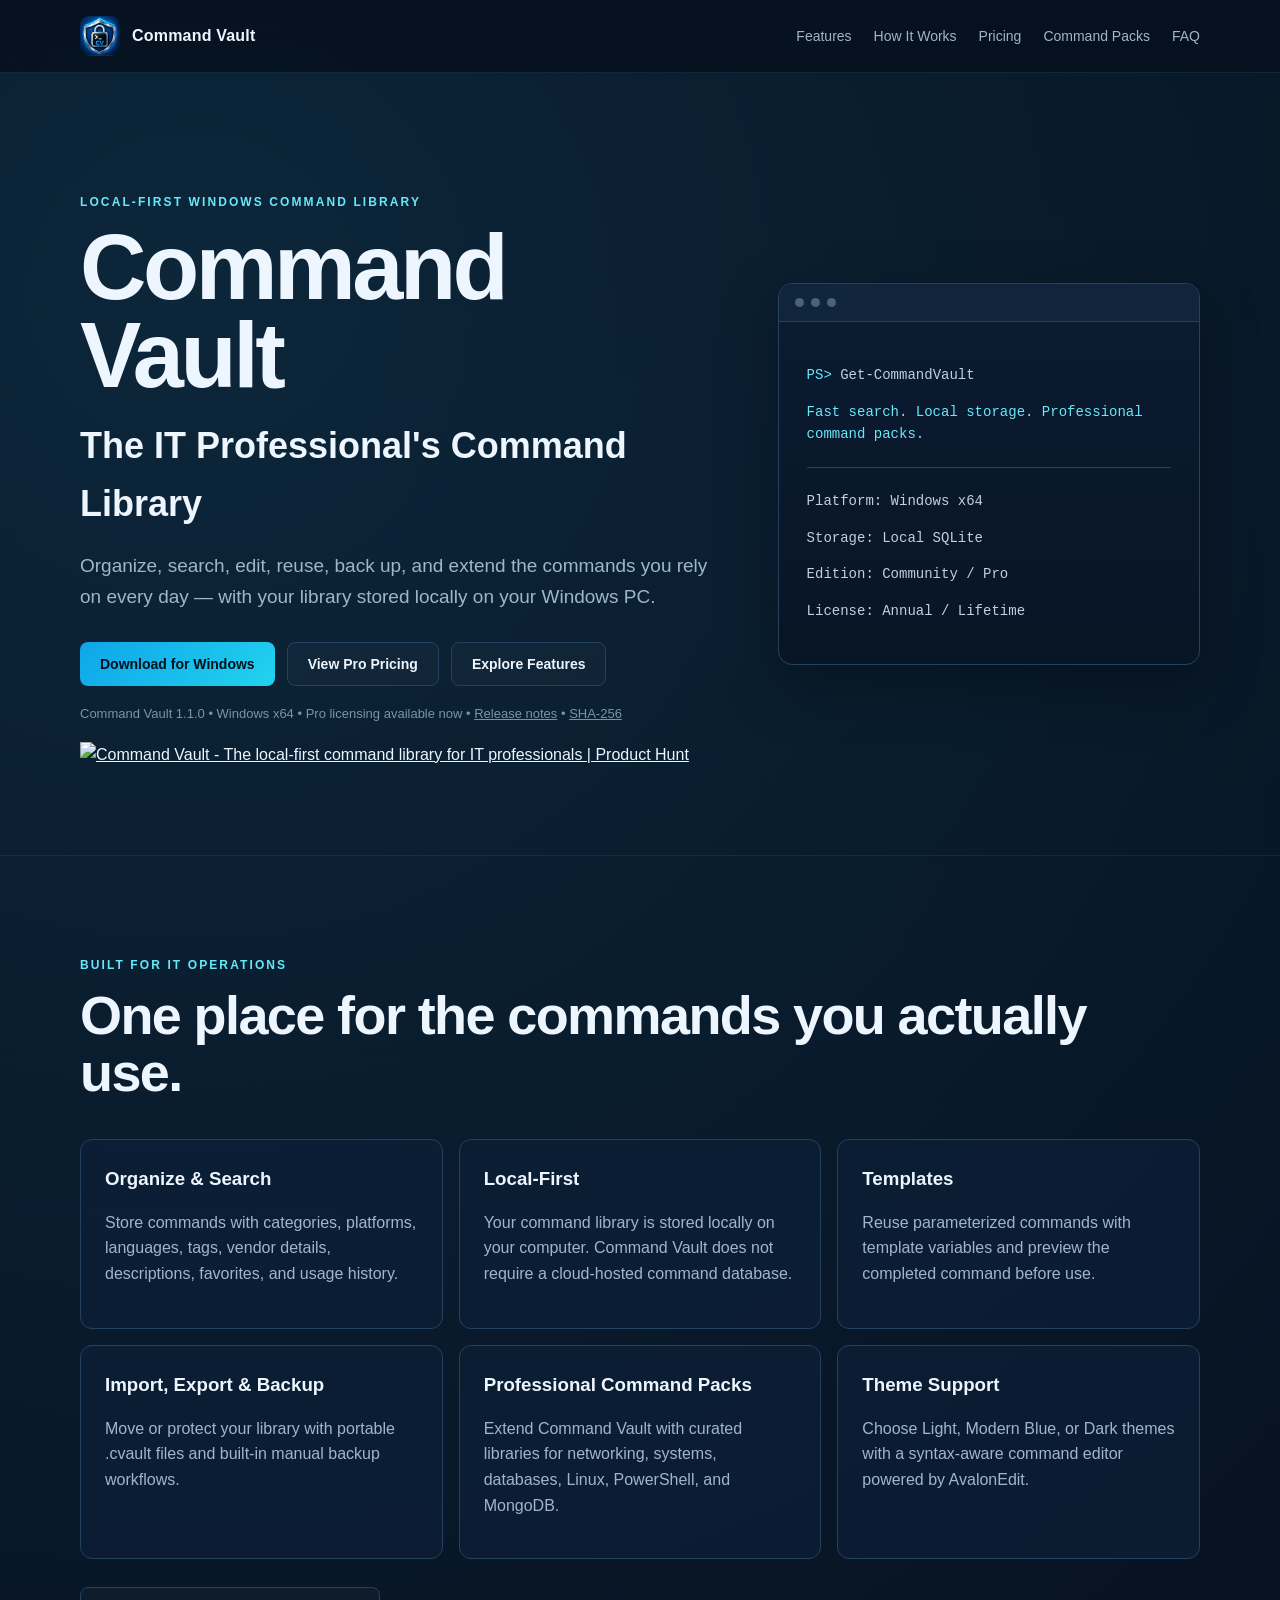
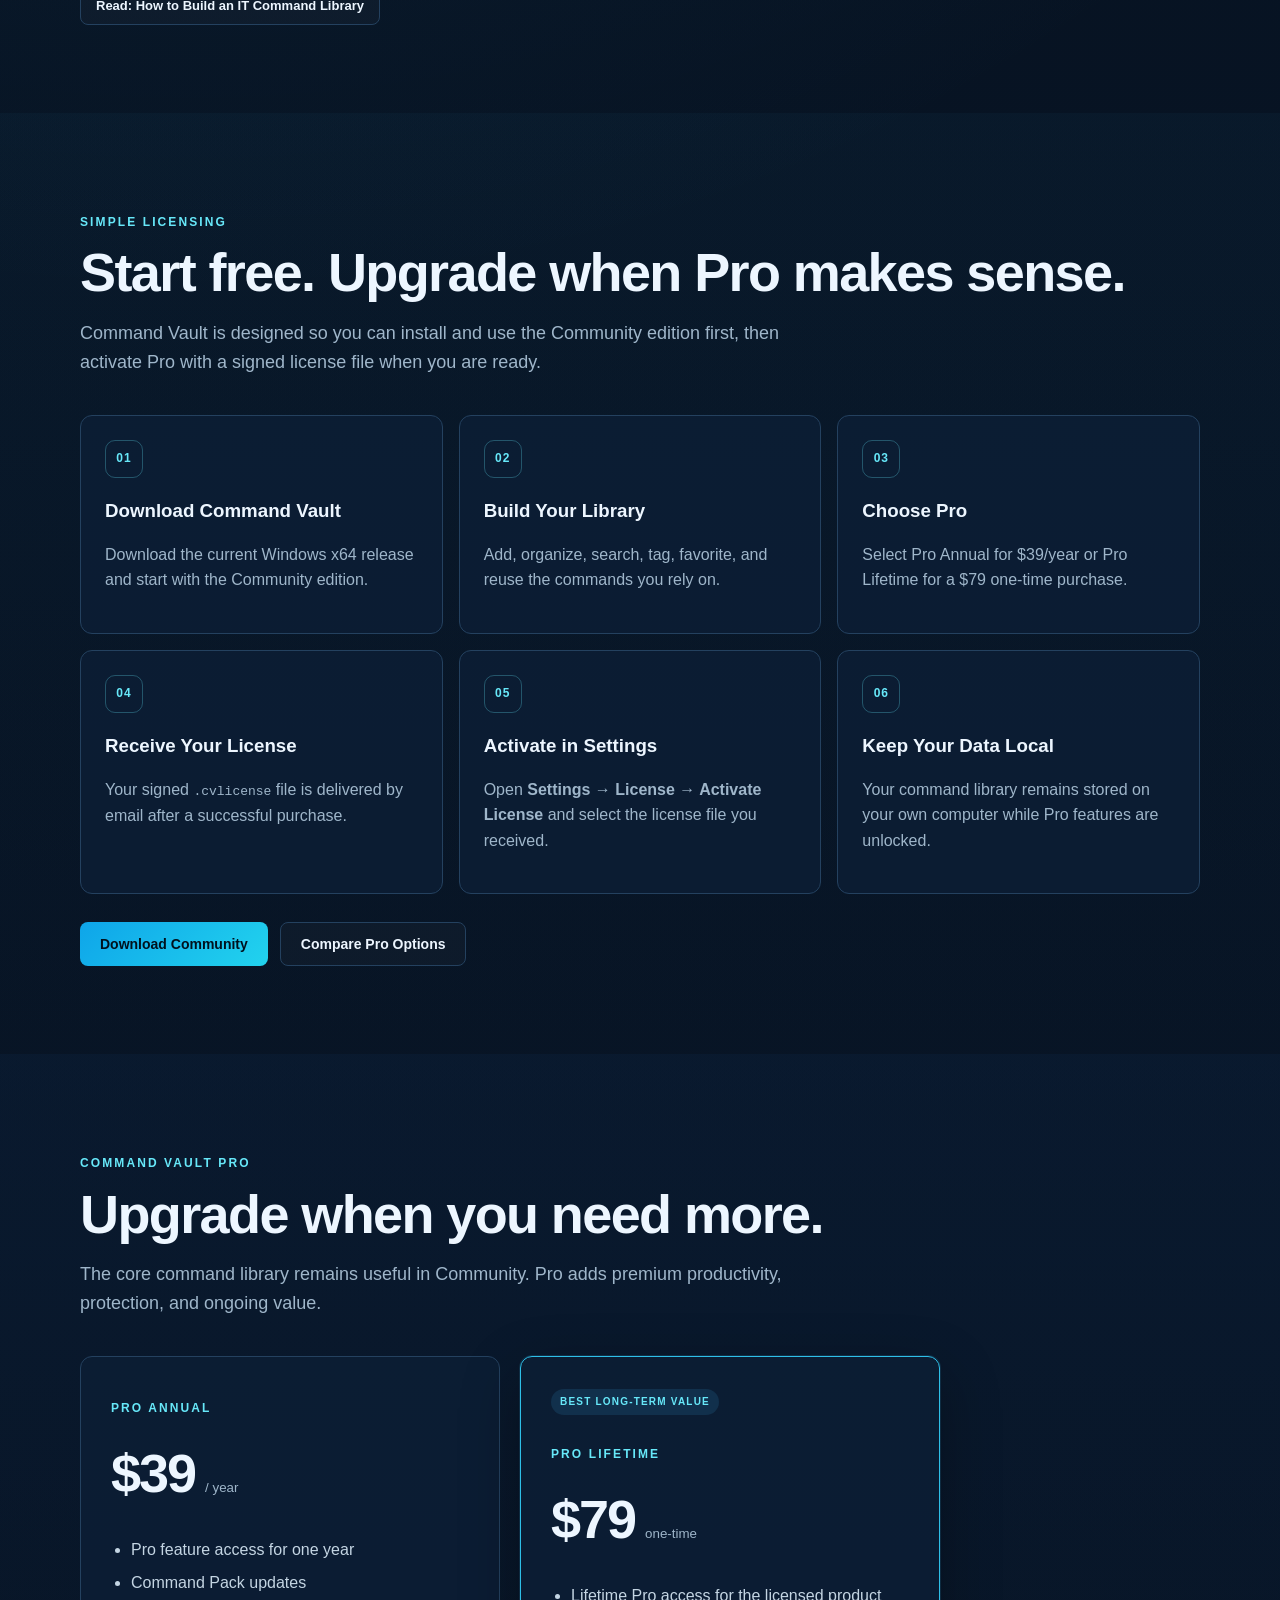
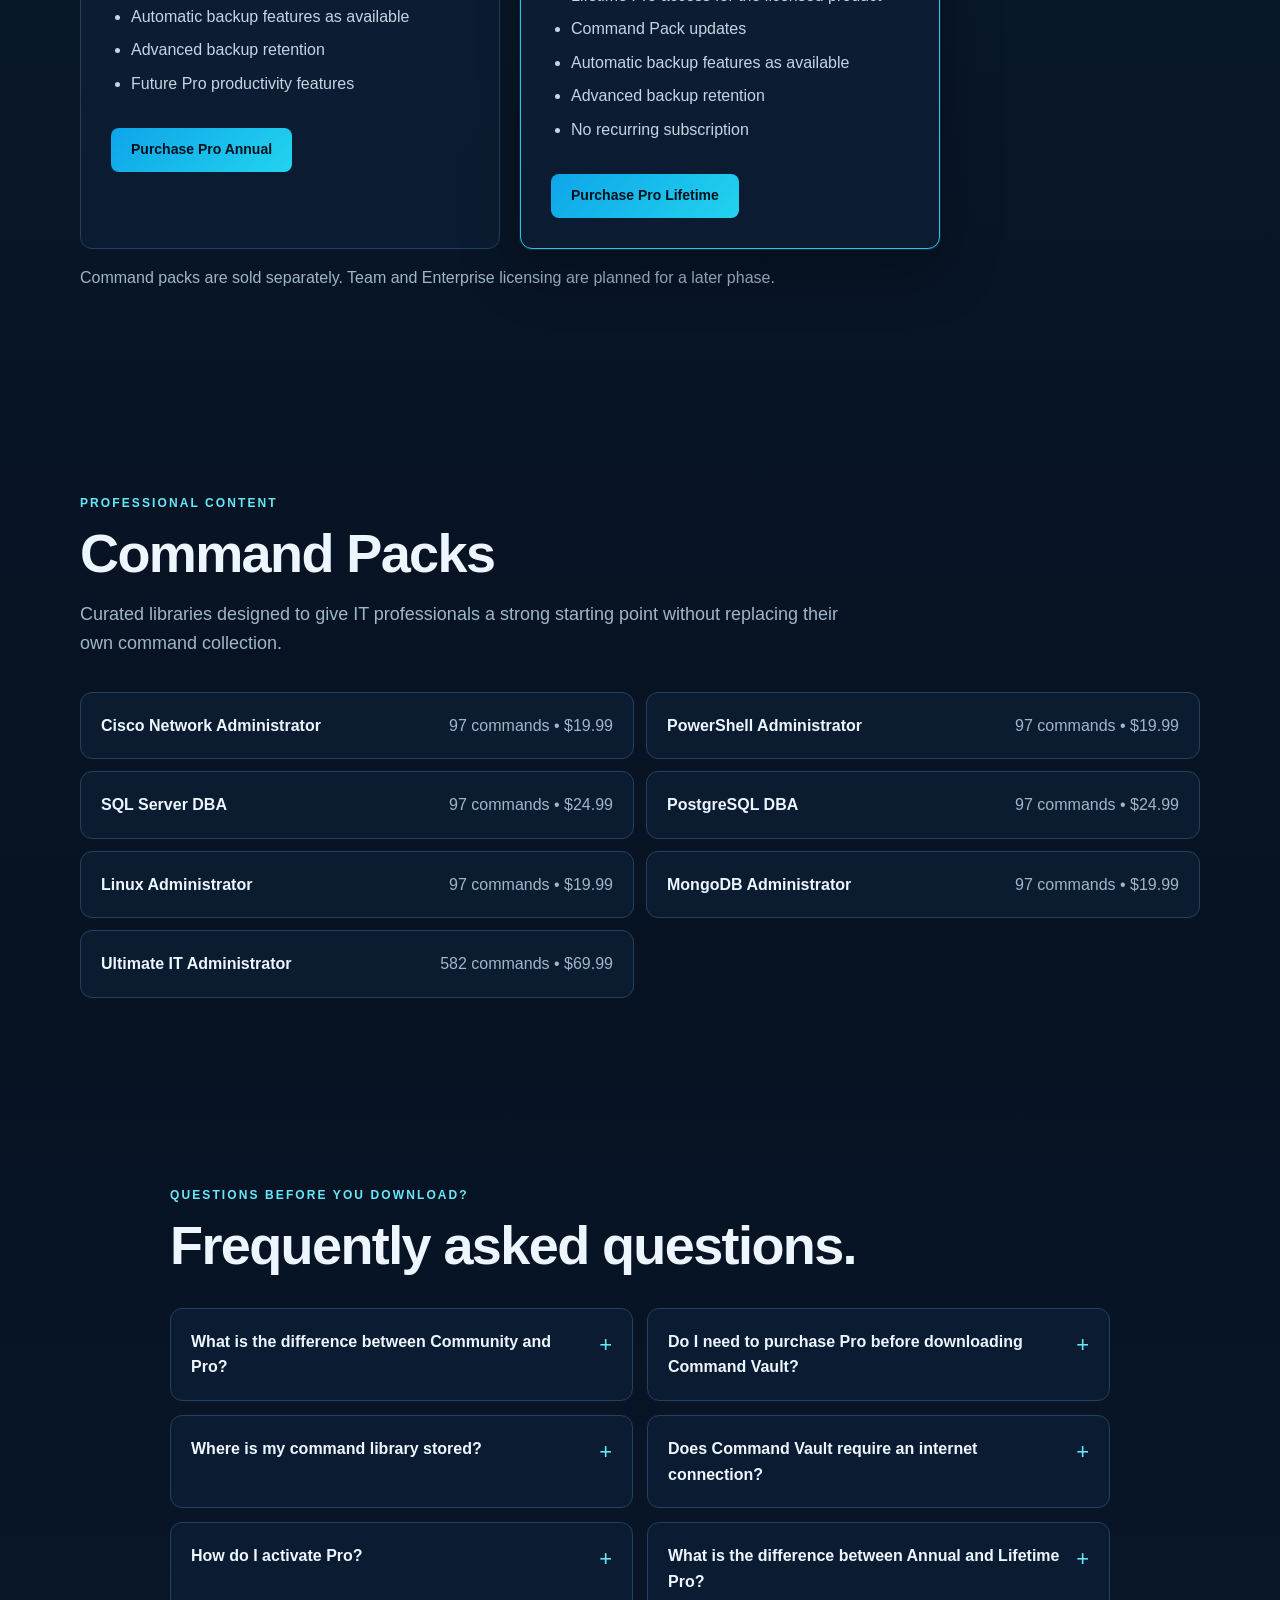
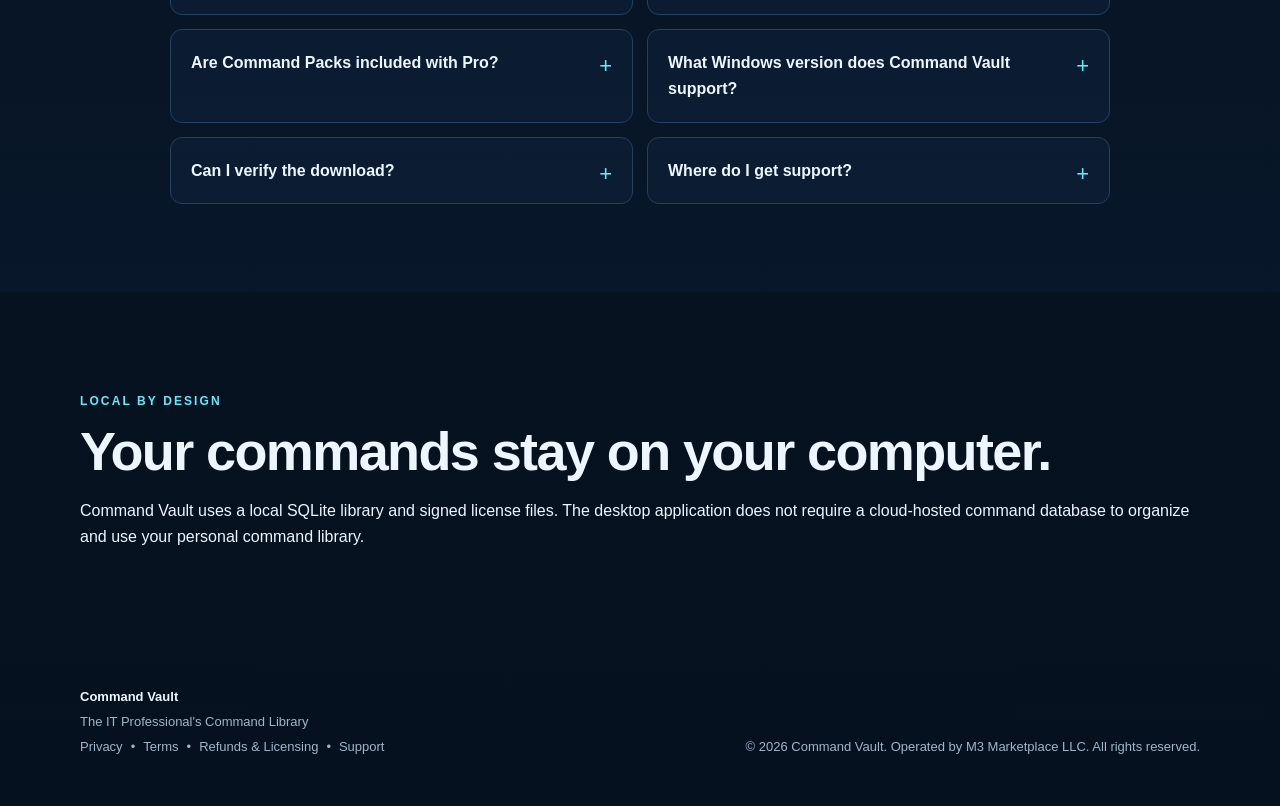
==== commit 4d85bf86: "Add files via upload Homepage Update Product Hunt embed" ====
--- a/index.html
+++ b/index.html
@@ -138,6 +138,18 @@
                target="_blank"
                rel="noopener noreferrer">SHA-256</a>
           </p>
+          <div class="producthunt-badge" style="margin-top: 16px;">
+            <a class="producthunt-badge-link"
+               href="https://www.producthunt.com/products/command-vault?embed=true&amp;utm_source=badge-featured&amp;utm_medium=badge&amp;utm_campaign=badge-command-vault"
+               target="_blank"
+               rel="noopener noreferrer"
+               aria-label="Find Command Vault on Product Hunt">
+              <img alt="Command Vault - The local-first command library for IT professionals | Product Hunt"
+                   width="250" height="54"
+                   style="max-width: 100%; height: auto; vertical-align: middle;"
+                   src="https://api.producthunt.com/widgets/embed-image/v1/featured.svg?post_id=1256594&amp;theme=neutral&amp;t=1790646750193">
+            </a>
+          </div>
         </div>
 
         <aside class="product-card" aria-label="Command Vault product summary">
@@ -167,8 +179,9 @@
           <article class="feature-card"><h3>Professional Command Packs</h3><p>Extend Command Vault with curated libraries for networking, systems, databases, Linux, PowerShell, and MongoDB.</p></article>
           <article class="feature-card"><h3>Theme Support</h3><p>Choose Light, Modern Blue, or Dark themes with a syntax-aware command editor powered by AvalonEdit.</p></article>
           </div>
+        
           <div class="section-actions">
-            <a class="button secondary"
+            <a class="button secondary content-guide-link"
                href="how-to-build-it-command-library.html"
                aria-label="Read the guide to building an IT command library">
               Read: How to Build an IT Command Library
@@ -417,6 +430,15 @@
         });
       });
 
+      document.querySelectorAll('.producthunt-badge-link').forEach(function (link) {
+        link.addEventListener('click', function () {
+          track('producthunt_badge_click', {
+            link_url: link.href,
+            placement: 'homepage_hero'
+          });
+        });
+      });
+
       document.querySelectorAll('.faq-item').forEach(function (item) {
         item.addEventListener('toggle', function () {
           if (item.open) {
--- a/styles.css
+++ b/styles.css
@@ -1 +1 @@
-:root{--bg:#06111f;--surface:#0d203b;--line:#24415f;--text:#edf6ff;--muted:#9fb6ca;--blue:#38bdf8;--cyan:#67e8f9;--white:#fff;--shadow:0 20px 60px rgba(0,0,0,.30)}*{box-sizing:border-box}html{scroll-behavior:smooth}body{margin:0;font-family:Inter,Segoe UI,Roboto,Arial,sans-serif;color:var(--text);background:radial-gradient(circle at 15% 5%,rgba(56,189,248,.12),transparent 30%),linear-gradient(180deg,var(--bg) 0%,#081526 52%,var(--bg) 100%);line-height:1.6}a{color:inherit}.wrap{width:min(1120px,calc(100% - 40px));margin:auto}.site-header{position:sticky;top:0;z-index:20;background:rgba(6,17,31,.86);backdrop-filter:blur(16px);border-bottom:1px solid rgba(103,232,249,.10)}.nav-wrap{display:flex;align-items:center;justify-content:space-between;min-height:72px}.brand{display:flex;gap:12px;align-items:center;text-decoration:none;font-weight:700;letter-spacing:.2px}.brand-mark{display:block;width:40px;height:40px;flex:0 0 40px;background:url('command-vault-icon.png') center/contain no-repeat;border:0;border-radius:9px;color:transparent;font-size:0;letter-spacing:0;box-shadow:none;overflow:hidden}.nav{display:flex;gap:22px}.nav a{text-decoration:none;color:var(--muted);font-size:14px}.nav a:hover{color:var(--white)}.hero{padding:108px 0 88px;border-bottom:1px solid rgba(103,232,249,.08)}.hero-grid{display:grid;grid-template-columns:1.2fr .8fr;gap:64px;align-items:center}.eyebrow,.section-kicker,.price-label{font-size:12px;letter-spacing:2.1px;font-weight:800;color:var(--cyan)}h1{font-size:clamp(54px,8vw,92px);line-height:.95;margin:10px 0 18px;letter-spacing:-3.5px}.hero-subtitle{font-size:clamp(24px,3vw,36px);margin:0 0 18px;font-weight:650}.hero-copy{font-size:19px;color:var(--muted);max-width:720px}.hero-actions{display:flex;gap:12px;margin:30px 0 18px;flex-wrap:wrap}.button{display:inline-flex;align-items:center;justify-content:center;min-height:44px;padding:0 20px;border-radius:8px;text-decoration:none;font-weight:750;font-size:14px;border:1px solid var(--line)}.button.primary{background:linear-gradient(135deg,#0ea5e9,#22d3ee);color:#00111d;border:0}.button.secondary{background:rgba(255,255,255,.025)}.availability{color:#7894ad;font-size:13px}.product-card{border:1px solid var(--line);border-radius:14px;background:linear-gradient(180deg,#0b1b31,#081525);box-shadow:var(--shadow);overflow:hidden}.terminal-bar{display:flex;gap:7px;padding:14px 16px;background:#10243c;border-bottom:1px solid var(--line)}.terminal-bar span{width:9px;height:9px;border-radius:50%;background:#47627b}.terminal-content{padding:28px;font-family:Cascadia Code,Consolas,monospace;font-size:14px;color:#bfd0df}.prompt,.terminal-accent{color:var(--cyan)}.terminal-rule{height:1px;background:var(--line);margin:22px 0}.section{padding:88px 0}.section h2{font-size:clamp(34px,5vw,54px);line-height:1.05;letter-spacing:-1.6px;margin:8px 0 18px}.section-lead{max-width:760px;color:var(--muted);font-size:18px}.feature-grid{display:grid;grid-template-columns:repeat(3,1fr);gap:16px;margin-top:38px}.feature-card,.price-card,.pack{border:1px solid var(--line);background:rgba(12,31,55,.76);border-radius:12px}.feature-card{padding:24px;min-height:190px}.feature-card h3{margin:0 0 10px}.feature-card p,.pricing-note{color:var(--muted)}.pricing-section{background:linear-gradient(180deg,rgba(11,31,57,.45),rgba(7,20,36,.18))}.pricing-grid{display:grid;grid-template-columns:repeat(2,minmax(0,1fr));gap:20px;margin-top:38px;max-width:860px}.price-card{padding:30px;position:relative}.price-card.featured{border-color:#2ebfe8;box-shadow:0 0 0 1px rgba(56,189,248,.14),var(--shadow)}.badge{display:inline-block;margin:-4px 0 18px;padding:5px 9px;border-radius:999px;background:rgba(56,189,248,.12);color:var(--cyan);font-size:10px;font-weight:800;letter-spacing:1.2px}.price{display:flex;align-items:baseline;gap:10px;margin:6px 0 20px}.price span{font-size:54px;font-weight:800;letter-spacing:-2px}.price small{color:var(--muted)}.price-card ul{padding-left:20px;color:#c4d5e3;min-height:175px}.price-card li{margin:8px 0}.pack-grid{display:grid;grid-template-columns:repeat(2,1fr);gap:12px;margin-top:34px}.pack{padding:20px;display:flex;justify-content:space-between;gap:20px}.pack span{color:var(--muted);white-space:nowrap}.pack.ultimate{grid-column:1/-1;border-color:#2ebfe8}.licensing-section{background:linear-gradient(180deg,rgba(56,189,248,.035),rgba(7,20,36,.05))}.steps-grid{display:grid;grid-template-columns:repeat(3,1fr);gap:16px;margin-top:38px}.step-card{border:1px solid var(--line);background:rgba(12,31,55,.76);border-radius:12px;padding:24px;min-height:210px}.step-number{display:inline-grid;place-items:center;width:38px;height:38px;border:1px solid rgba(103,232,249,.28);border-radius:10px;color:var(--cyan);font-weight:800;font-size:12px;letter-spacing:1px;margin-bottom:18px}.step-card h3{margin:0 0 10px}.step-card p{color:var(--muted)}.section-actions{display:flex;gap:12px;flex-wrap:wrap;margin-top:28px}.faq-section{background:linear-gradient(180deg,rgba(7,20,36,.15),rgba(11,31,57,.36))}.faq-wrap{max-width:940px}.faq-grid{display:grid;grid-template-columns:1fr 1fr;gap:14px;margin-top:34px}.faq-item{border:1px solid var(--line);background:rgba(12,31,55,.76);border-radius:12px;padding:0 20px}.faq-item summary{cursor:pointer;font-weight:750;padding:20px 28px 20px 0;position:relative;list-style:none}.faq-item summary::-webkit-details-marker{display:none}.faq-item summary::after{content:"+";position:absolute;right:0;top:18px;color:var(--cyan);font-size:22px;font-weight:400}.faq-item[open] summary::after{content:"–"}.faq-item p{color:var(--muted);margin:0 0 20px}.faq-item a{color:var(--cyan)}.site-footer{padding:34px 0 48px}.footer-wrap{display:flex;justify-content:space-between;align-items:flex-end;gap:20px;color:var(--muted);font-size:13px}.footer-wrap strong{color:var(--text)}.footer-wrap p{margin:4px 0 0}.footer-links{display:flex;gap:8px;flex-wrap:wrap}.footer-links a{color:var(--muted);text-decoration:none}.footer-links a:hover{color:var(--white)}.pack-link{text-decoration:none;color:inherit}.pack-link:hover{border-color:#2ebfe8;background:rgba(17,44,75,.88)}.landing-hero{padding:104px 0 84px;border-bottom:1px solid rgba(103,232,249,.08)}.landing-hero-grid{display:grid;grid-template-columns:1.15fr .85fr;gap:58px;align-items:center}.landing-hero h1{font-size:clamp(46px,6vw,76px);line-height:1;margin:10px 0 20px;letter-spacing:-3px}.content-narrow{max-width:1000px}.pain-grid{display:grid;grid-template-columns:repeat(3,1fr);gap:16px;margin-top:34px}.landing-accent{background:linear-gradient(180deg,rgba(11,31,57,.42),rgba(7,20,36,.12))}.topic-grid{display:grid;grid-template-columns:repeat(3,1fr);gap:14px;margin-top:34px}.topic-card{display:flex;flex-direction:column;gap:6px;padding:22px;border:1px solid var(--line);background:rgba(12,31,55,.68);border-radius:12px}.topic-card span{color:var(--muted);font-size:14px}.split-callout{display:grid;grid-template-columns:1.3fr .7fr;gap:40px;align-items:center}.landing-card{display:flex;flex-direction:column;gap:8px;padding:28px;border:1px solid #2ebfe8;background:rgba(12,31,55,.8);border-radius:14px;box-shadow:var(--shadow)}.landing-card strong{font-size:22px}.landing-card span{color:var(--cyan);font-weight:700}.landing-card p{color:var(--muted);margin-bottom:0}.landing-final{text-align:center}.landing-final-inner{max-width:780px}.landing-final .section-actions{justify-content:center}@media(max-width:980px){.nav{gap:14px}.nav a{font-size:13px}}@media(max-width:800px){.nav{display:none}.landing-hero-grid,.split-callout{grid-template-columns:1fr}.feature-grid,.steps-grid,.pain-grid,.topic-grid{grid-template-columns:1fr 1fr}.pricing-grid,.pack-grid,.faq-grid{grid-template-columns:1fr}.pack.ultimate{grid-column:auto}.footer-wrap{align-items:flex-start}}@media(max-width:560px){.wrap{width:min(100% - 28px,1120px)}.feature-grid,.steps-grid,.pain-grid,.topic-grid{grid-template-columns:1fr}.pack{flex-direction:column;gap:4px}.footer-wrap{flex-direction:column;align-items:flex-start}h1,.landing-hero h1{letter-spacing:-2px}.landing-hero{padding-top:72px}}
+:root{--bg:#06111f;--surface:#0d203b;--line:#24415f;--text:#edf6ff;--muted:#9fb6ca;--blue:#38bdf8;--cyan:#67e8f9;--white:#fff;--shadow:0 20px 60px rgba(0,0,0,.30)}*{box-sizing:border-box}html{scroll-behavior:smooth}body{margin:0;font-family:Inter,Segoe UI,Roboto,Arial,sans-serif;color:var(--text);background:radial-gradient(circle at 15% 5%,rgba(56,189,248,.12),transparent 30%),linear-gradient(180deg,var(--bg) 0%,#081526 52%,var(--bg) 100%);line-height:1.6}a{color:inherit}.wrap{width:min(1120px,calc(100% - 40px));margin:auto}.site-header{position:sticky;top:0;z-index:20;background:rgba(6,17,31,.86);backdrop-filter:blur(16px);border-bottom:1px solid rgba(103,232,249,.10)}.nav-wrap{display:flex;align-items:center;justify-content:space-between;min-height:72px}.brand{display:flex;gap:12px;align-items:center;text-decoration:none;font-weight:700;letter-spacing:.2px}.brand-mark{display:block;width:40px;height:40px;flex:0 0 40px;background:url('command-vault-icon.png') center/contain no-repeat;border:0;border-radius:9px;color:transparent;font-size:0;letter-spacing:0;box-shadow:none;overflow:hidden}.nav{display:flex;gap:22px}.nav a{text-decoration:none;color:var(--muted);font-size:14px}.nav a:hover{color:var(--white)}.hero{padding:108px 0 88px;border-bottom:1px solid rgba(103,232,249,.08)}.hero-grid{display:grid;grid-template-columns:1.2fr .8fr;gap:64px;align-items:center}.eyebrow,.section-kicker,.price-label{font-size:12px;letter-spacing:2.1px;font-weight:800;color:var(--cyan)}h1{font-size:clamp(54px,8vw,92px);line-height:.95;margin:10px 0 18px;letter-spacing:-3.5px}.hero-subtitle{font-size:clamp(24px,3vw,36px);margin:0 0 18px;font-weight:650}.hero-copy{font-size:19px;color:var(--muted);max-width:720px}.hero-actions{display:flex;gap:12px;margin:30px 0 18px;flex-wrap:wrap}.button{display:inline-flex;align-items:center;justify-content:center;min-height:44px;padding:0 20px;border-radius:8px;text-decoration:none;font-weight:750;font-size:14px;border:1px solid var(--line)}.button.primary{background:linear-gradient(135deg,#0ea5e9,#22d3ee);color:#00111d;border:0}.button.secondary{background:rgba(255,255,255,.025)}.availability{color:#7894ad;font-size:13px}.product-card{border:1px solid var(--line);border-radius:14px;background:linear-gradient(180deg,#0b1b31,#081525);box-shadow:var(--shadow);overflow:hidden}.terminal-bar{display:flex;gap:7px;padding:14px 16px;background:#10243c;border-bottom:1px solid var(--line)}.terminal-bar span{width:9px;height:9px;border-radius:50%;background:#47627b}.terminal-content{padding:28px;font-family:Cascadia Code,Consolas,monospace;font-size:14px;color:#bfd0df}.prompt,.terminal-accent{color:var(--cyan)}.terminal-rule{height:1px;background:var(--line);margin:22px 0}.section{padding:88px 0}.section h2{font-size:clamp(34px,5vw,54px);line-height:1.05;letter-spacing:-1.6px;margin:8px 0 18px}.section-lead{max-width:760px;color:var(--muted);font-size:18px}.feature-grid{display:grid;grid-template-columns:repeat(3,1fr);gap:16px;margin-top:38px}.feature-card,.price-card,.pack{border:1px solid var(--line);background:rgba(12,31,55,.76);border-radius:12px}.feature-card{padding:24px;min-height:190px}.feature-card h3{margin:0 0 10px}.feature-card p,.pricing-note{color:var(--muted)}.pricing-section{background:linear-gradient(180deg,rgba(11,31,57,.45),rgba(7,20,36,.18))}.pricing-grid{display:grid;grid-template-columns:repeat(2,minmax(0,1fr));gap:20px;margin-top:38px;max-width:860px}.price-card{padding:30px;position:relative}.price-card.featured{border-color:#2ebfe8;box-shadow:0 0 0 1px rgba(56,189,248,.14),var(--shadow)}.badge{display:inline-block;margin:-4px 0 18px;padding:5px 9px;border-radius:999px;background:rgba(56,189,248,.12);color:var(--cyan);font-size:10px;font-weight:800;letter-spacing:1.2px}.price{display:flex;align-items:baseline;gap:10px;margin:6px 0 20px}.price span{font-size:54px;font-weight:800;letter-spacing:-2px}.price small{color:var(--muted)}.price-card ul{padding-left:20px;color:#c4d5e3;min-height:175px}.price-card li{margin:8px 0}.pack-grid{display:grid;grid-template-columns:repeat(2,1fr);gap:12px;margin-top:34px}.pack{padding:20px;display:flex;justify-content:space-between;gap:20px}.pack span{color:var(--muted);white-space:nowrap}.pack.ultimate{grid-column:1/-1;border-color:#2ebfe8}.licensing-section{background:linear-gradient(180deg,rgba(56,189,248,.035),rgba(7,20,36,.05))}.steps-grid{display:grid;grid-template-columns:repeat(3,1fr);gap:16px;margin-top:38px}.step-card{border:1px solid var(--line);background:rgba(12,31,55,.76);border-radius:12px;padding:24px;min-height:210px}.step-number{display:inline-grid;place-items:center;width:38px;height:38px;border:1px solid rgba(103,232,249,.28);border-radius:10px;color:var(--cyan);font-weight:800;font-size:12px;letter-spacing:1px;margin-bottom:18px}.step-card h3{margin:0 0 10px}.step-card p{color:var(--muted)}.section-actions{display:flex;gap:12px;flex-wrap:wrap;margin-top:28px}.faq-section{background:linear-gradient(180deg,rgba(7,20,36,.15),rgba(11,31,57,.36))}.faq-wrap{max-width:940px}.faq-grid{display:grid;grid-template-columns:1fr 1fr;gap:14px;margin-top:34px}.faq-item{border:1px solid var(--line);background:rgba(12,31,55,.76);border-radius:12px;padding:0 20px}.faq-item summary{cursor:pointer;font-weight:750;padding:20px 28px 20px 0;position:relative;list-style:none}.faq-item summary::-webkit-details-marker{display:none}.faq-item summary::after{content:"+";position:absolute;right:0;top:18px;color:var(--cyan);font-size:22px;font-weight:400}.faq-item[open] summary::after{content:"–"}.faq-item p{color:var(--muted);margin:0 0 20px}.faq-item a{color:var(--cyan)}.site-footer{padding:34px 0 48px}.footer-wrap{display:flex;justify-content:space-between;align-items:flex-end;gap:20px;color:var(--muted);font-size:13px}.footer-wrap strong{color:var(--text)}.footer-wrap p{margin:4px 0 0}.footer-links{display:flex;gap:8px;flex-wrap:wrap}.footer-links a{color:var(--muted);text-decoration:none}.footer-links a:hover{color:var(--white)}.pack-link{text-decoration:none;color:inherit}.pack-link:hover{border-color:#2ebfe8;background:rgba(17,44,75,.88)}.landing-hero{padding:104px 0 84px;border-bottom:1px solid rgba(103,232,249,.08)}.landing-hero-grid{display:grid;grid-template-columns:1.15fr .85fr;gap:58px;align-items:center}.landing-hero h1{font-size:clamp(46px,6vw,76px);line-height:1;margin:10px 0 20px;letter-spacing:-3px}.content-narrow{max-width:1000px}.pain-grid{display:grid;grid-template-columns:repeat(3,1fr);gap:16px;margin-top:34px}.landing-accent{background:linear-gradient(180deg,rgba(11,31,57,.42),rgba(7,20,36,.12))}.topic-grid{display:grid;grid-template-columns:repeat(3,1fr);gap:14px;margin-top:34px}.topic-card{display:flex;flex-direction:column;gap:6px;padding:22px;border:1px solid var(--line);background:rgba(12,31,55,.68);border-radius:12px}.topic-card span{color:var(--muted);font-size:14px}.split-callout{display:grid;grid-template-columns:1.3fr .7fr;gap:40px;align-items:center}.landing-card{display:flex;flex-direction:column;gap:8px;padding:28px;border:1px solid #2ebfe8;background:rgba(12,31,55,.8);border-radius:14px;box-shadow:var(--shadow)}.landing-card strong{font-size:22px}.landing-card span{color:var(--cyan);font-weight:700}.landing-card p{color:var(--muted);margin-bottom:0}.landing-final{text-align:center}.landing-final-inner{max-width:780px}.landing-final .section-actions{justify-content:center}@media(max-width:980px){.nav{gap:14px}.nav a{font-size:13px}}@media(max-width:800px){.nav{display:none}.landing-hero-grid,.split-callout{grid-template-columns:1fr}.feature-grid,.steps-grid,.pain-grid,.topic-grid{grid-template-columns:1fr 1fr}.pricing-grid,.pack-grid,.faq-grid{grid-template-columns:1fr}.pack.ultimate{grid-column:auto}.footer-wrap{align-items:flex-start}}@media(max-width:560px){.wrap{width:min(100% - 28px,1120px)}.feature-grid,.steps-grid,.pain-grid,.topic-grid{grid-template-columns:1fr}.pack{flex-direction:column;gap:4px}.footer-wrap{flex-direction:column;align-items:flex-start}h1,.landing-hero h1{letter-spacing:-2px}.landing-hero{padding-top:72px}}.content-guide-link{min-height:38px;padding:0 15px;font-size:13px;font-weight:700;width:auto;line-height:1.2}
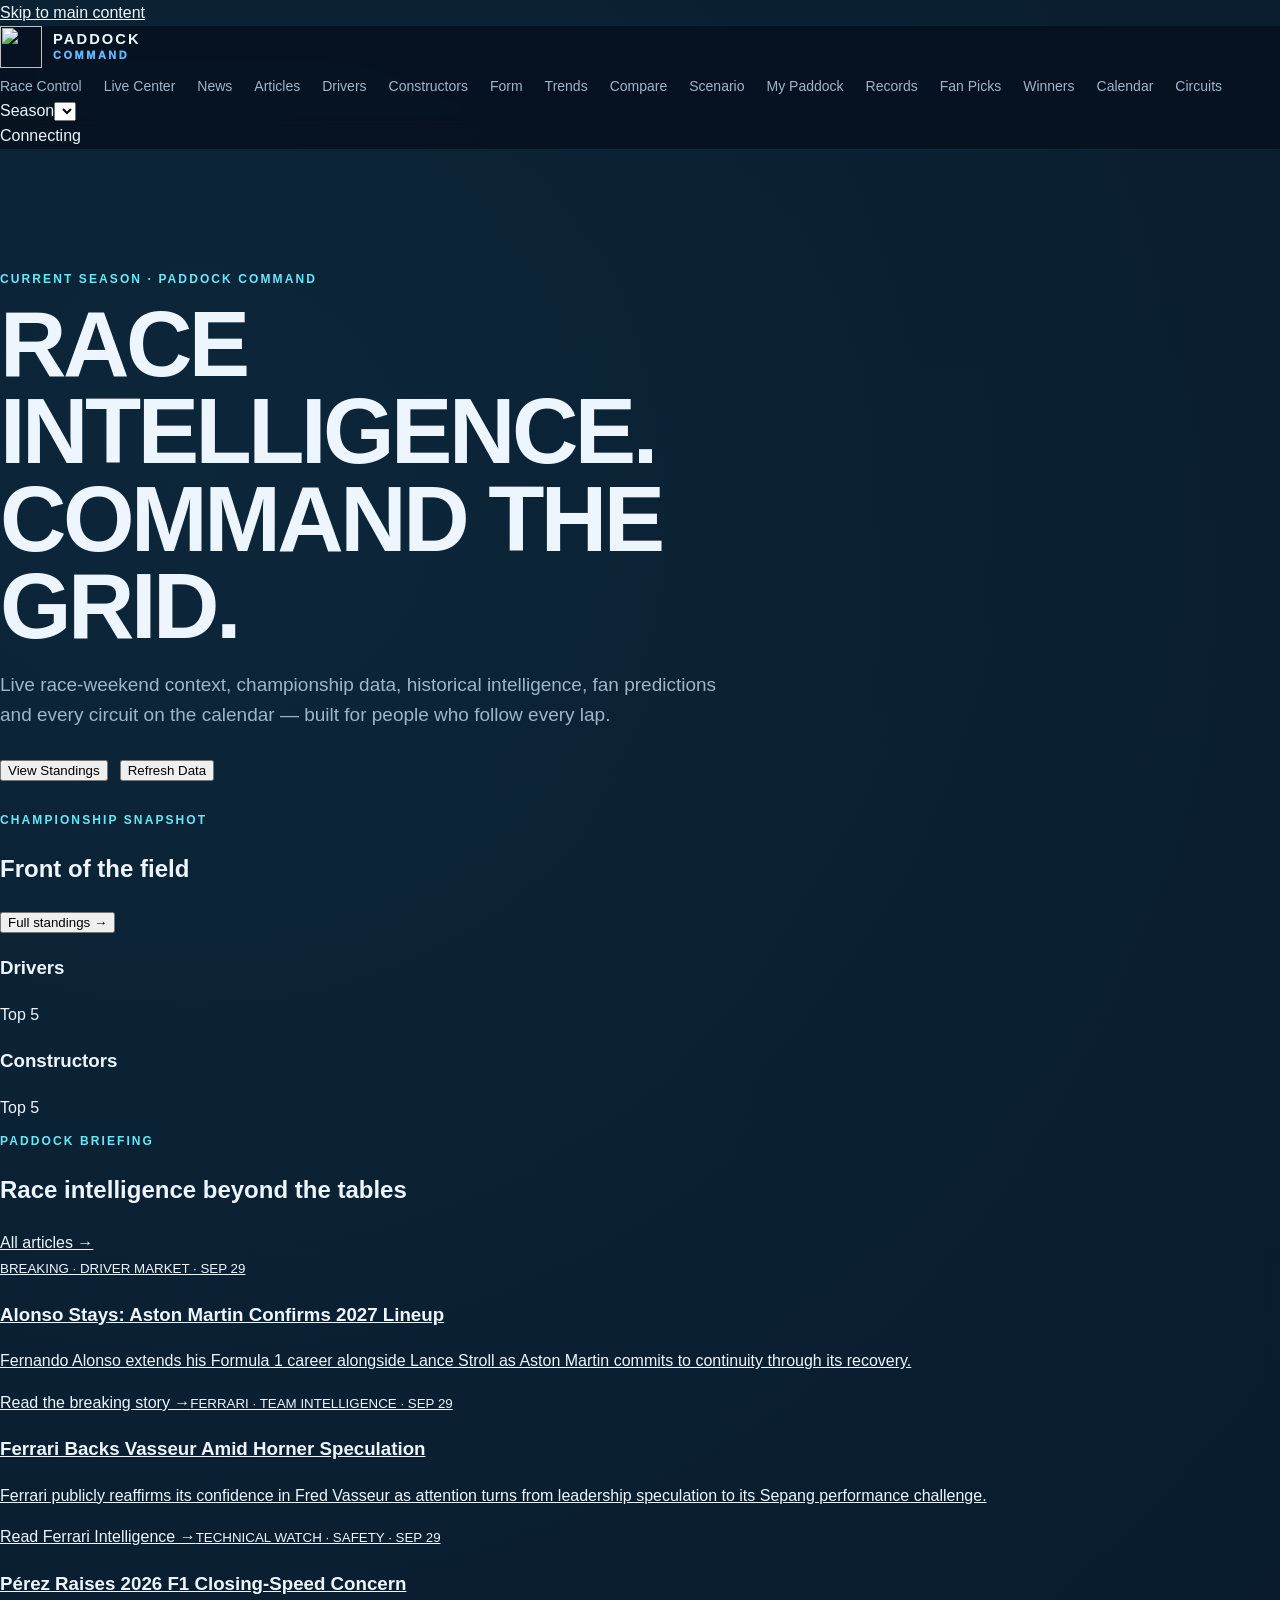
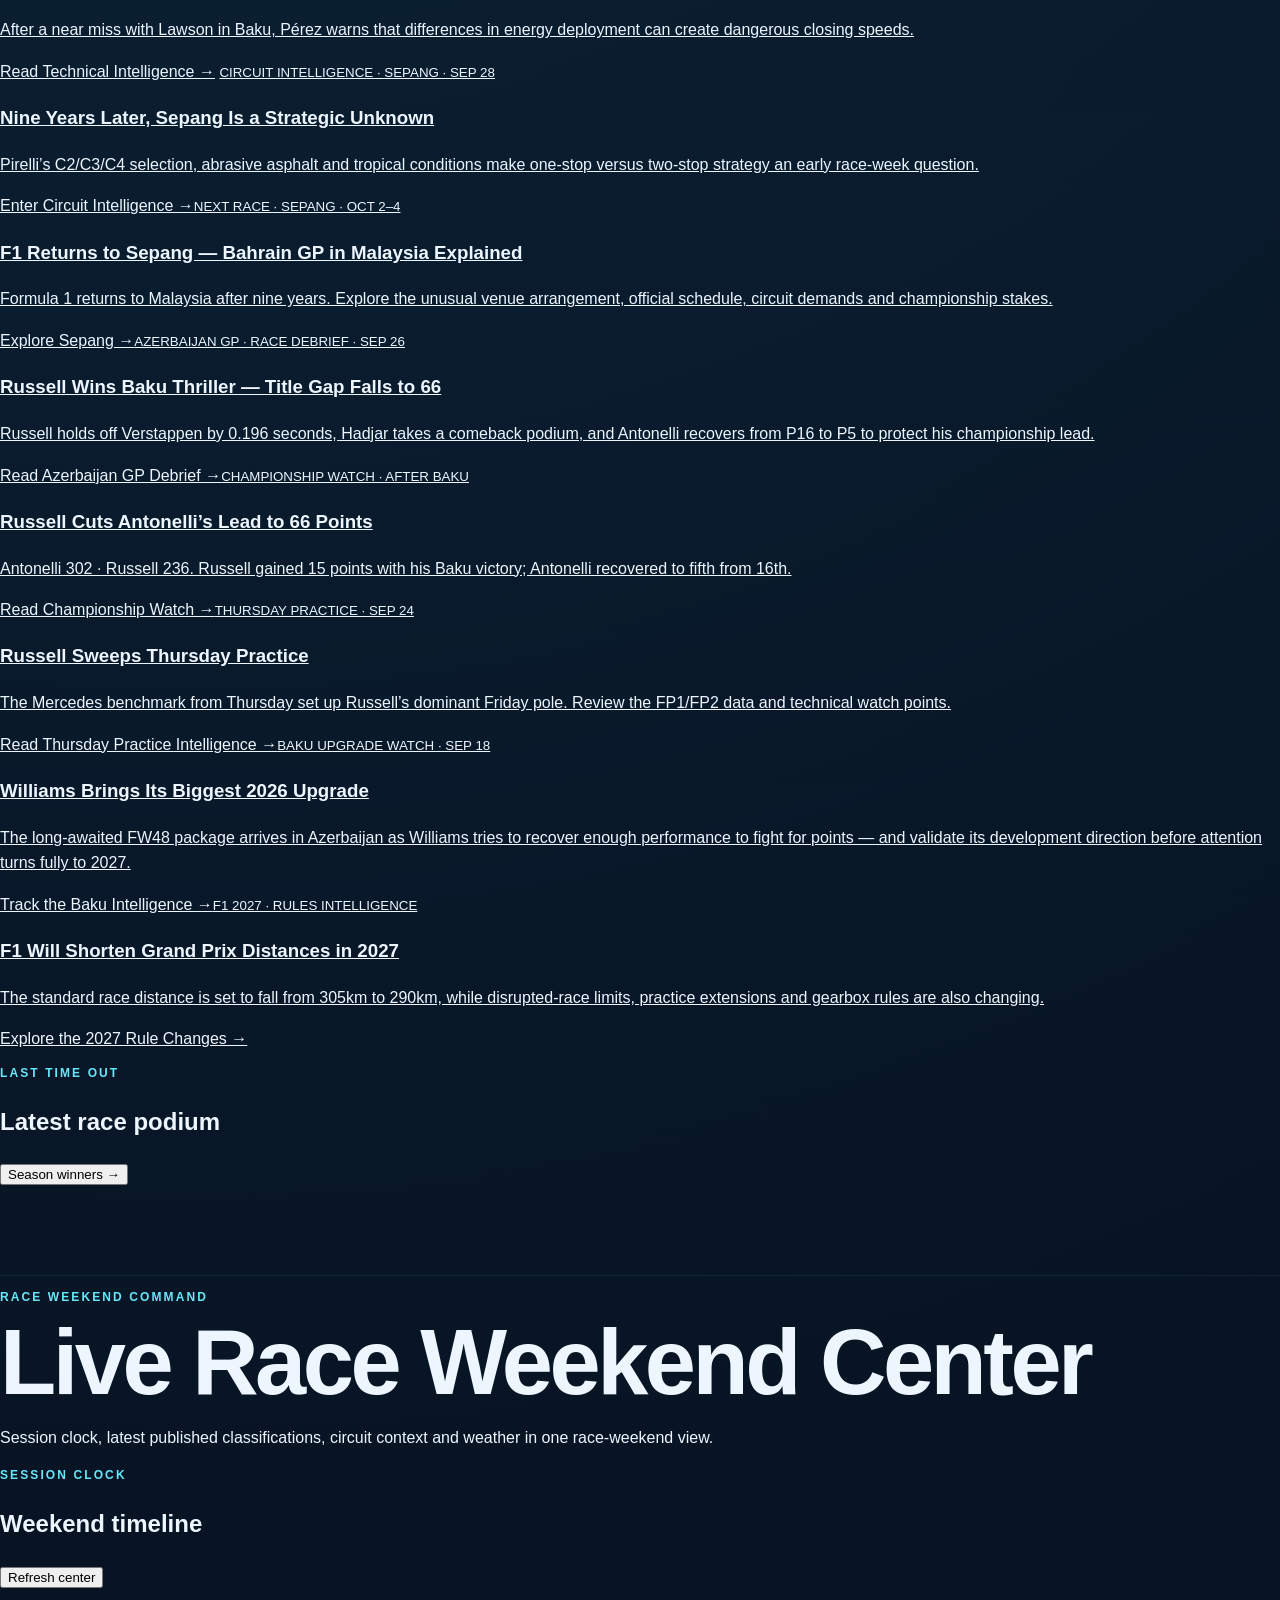
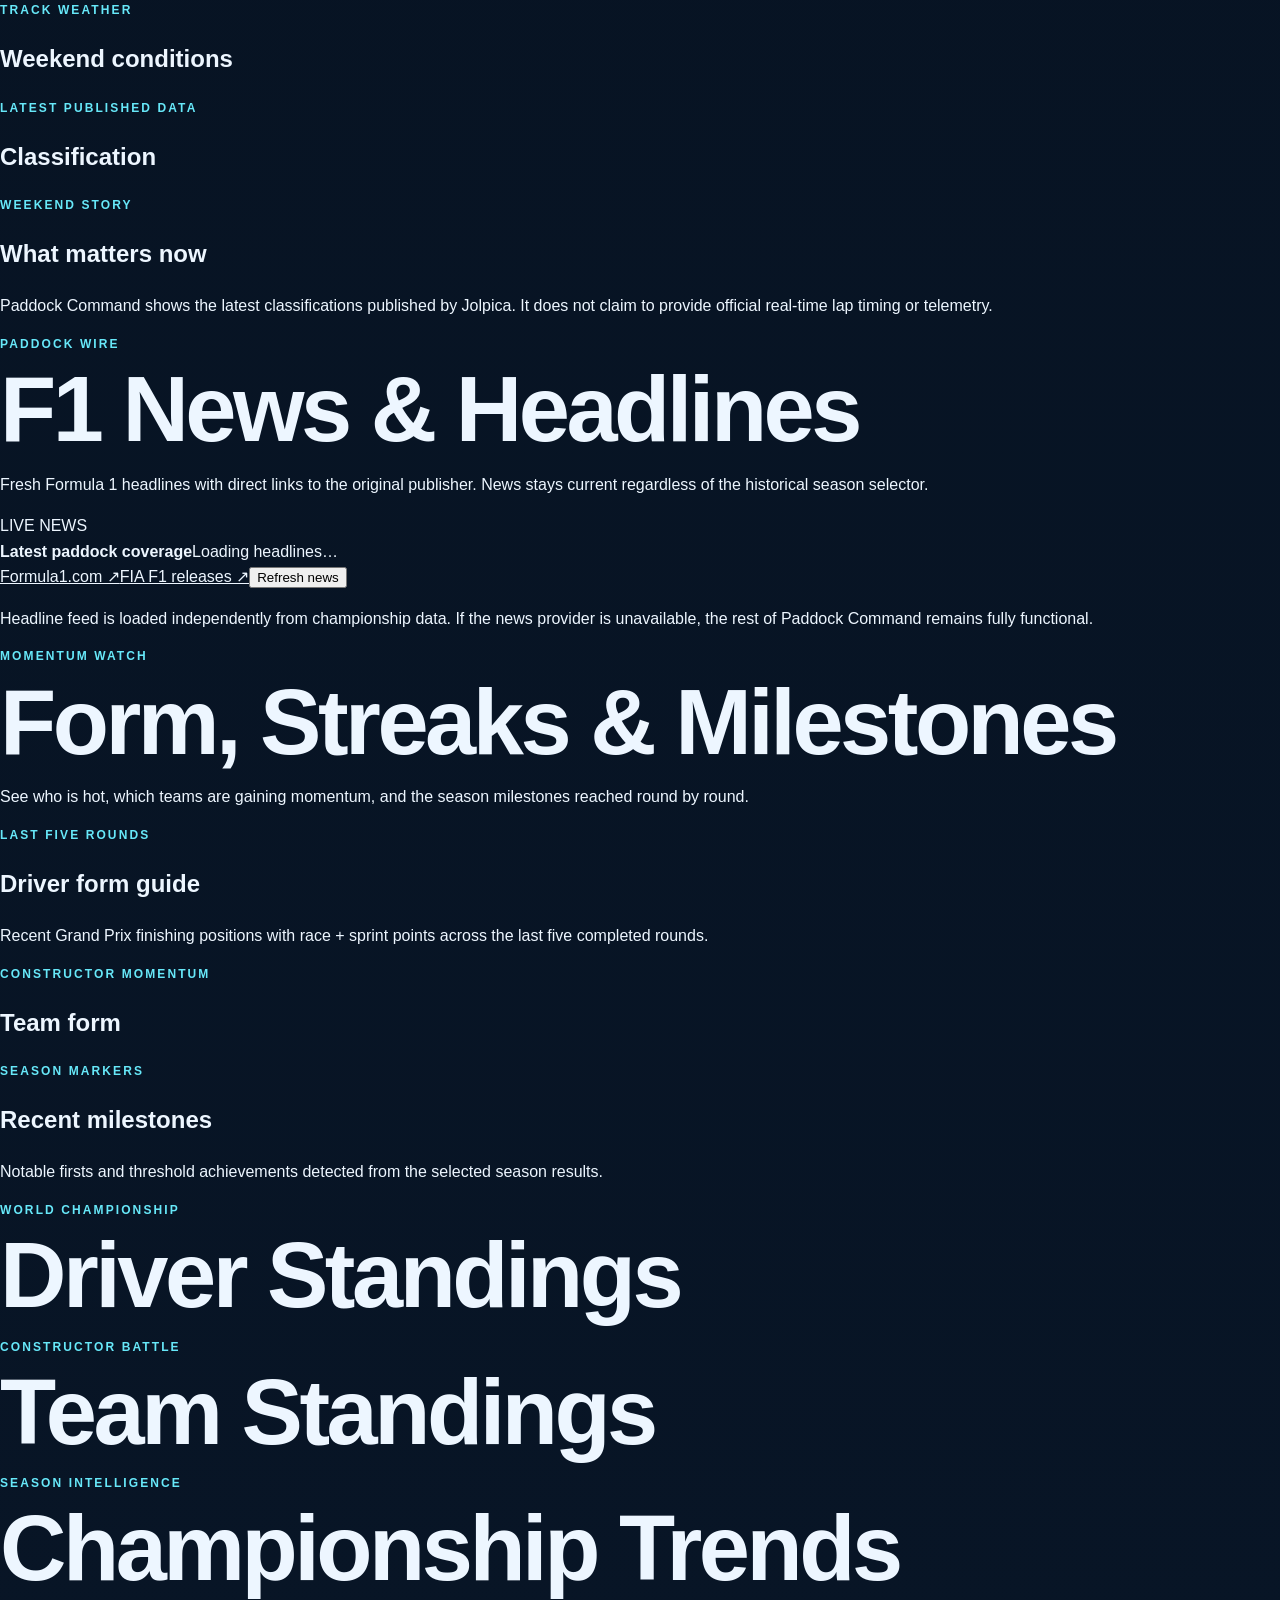
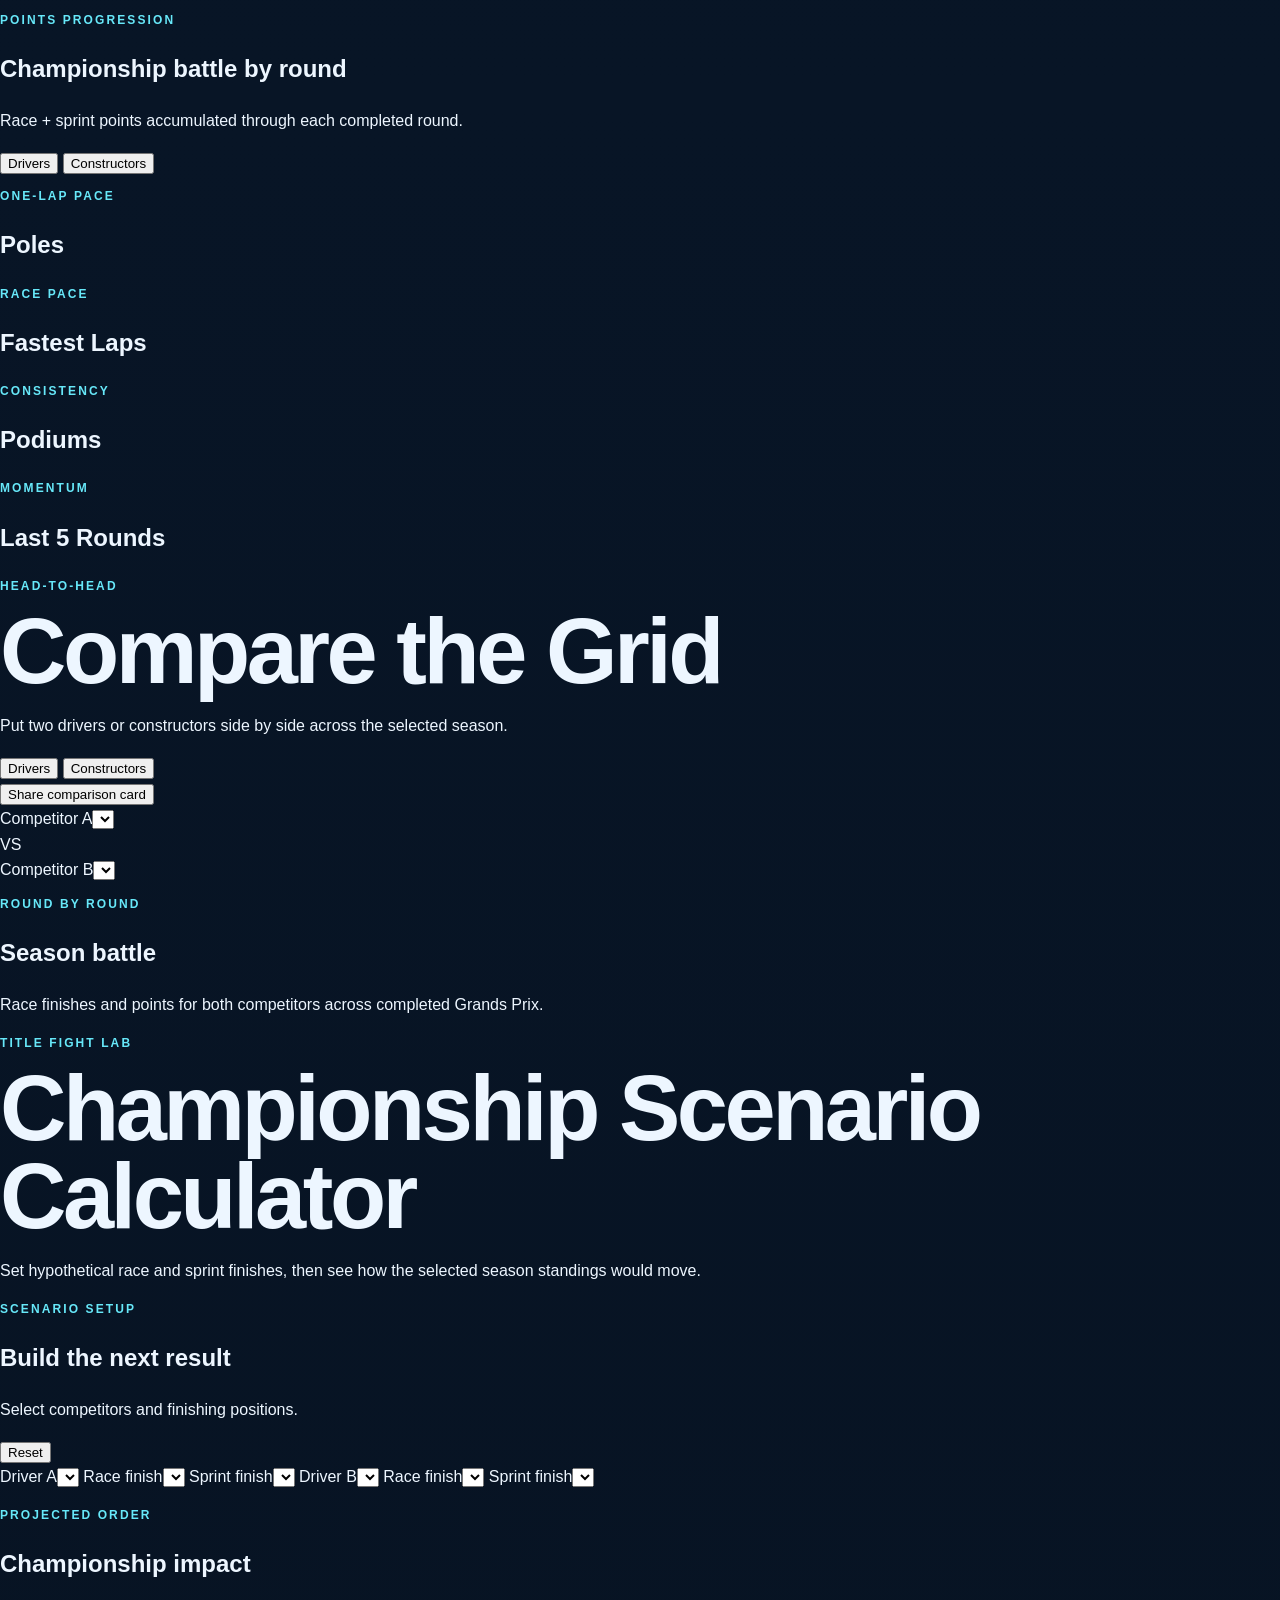
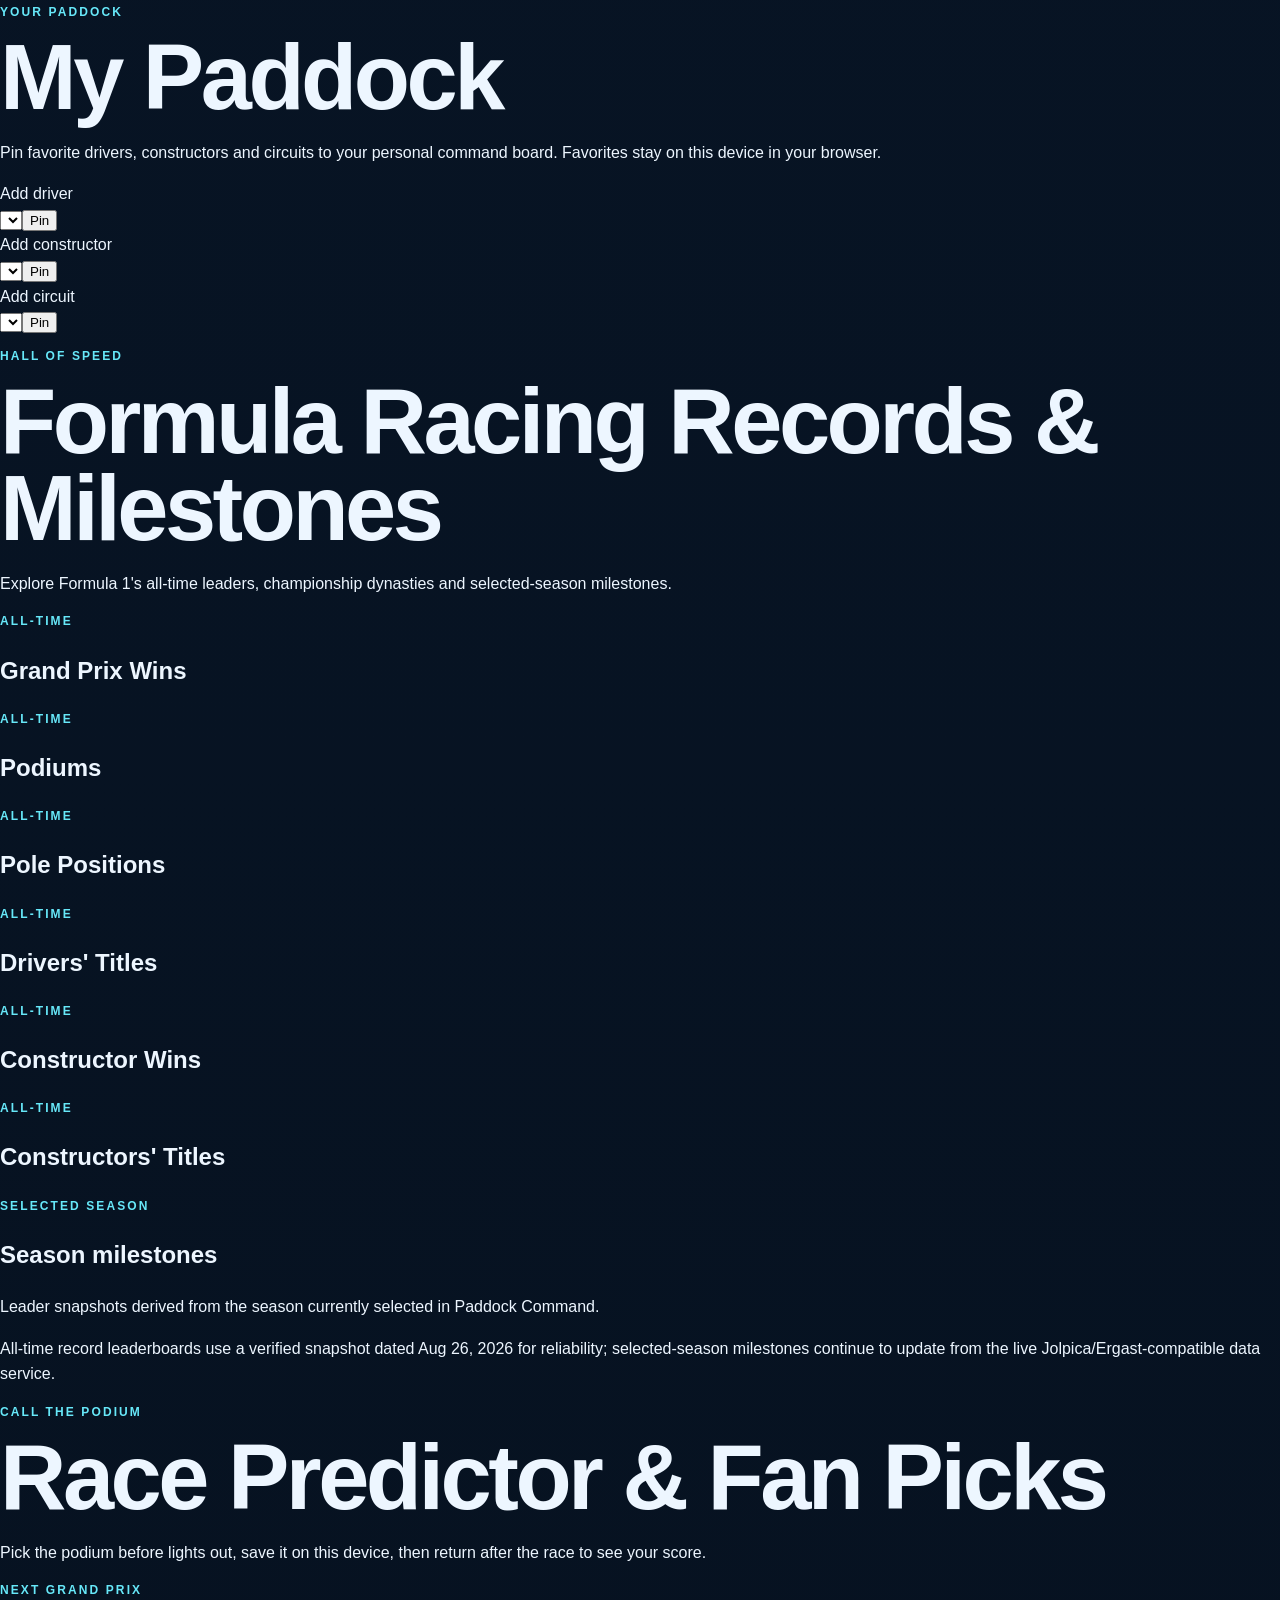
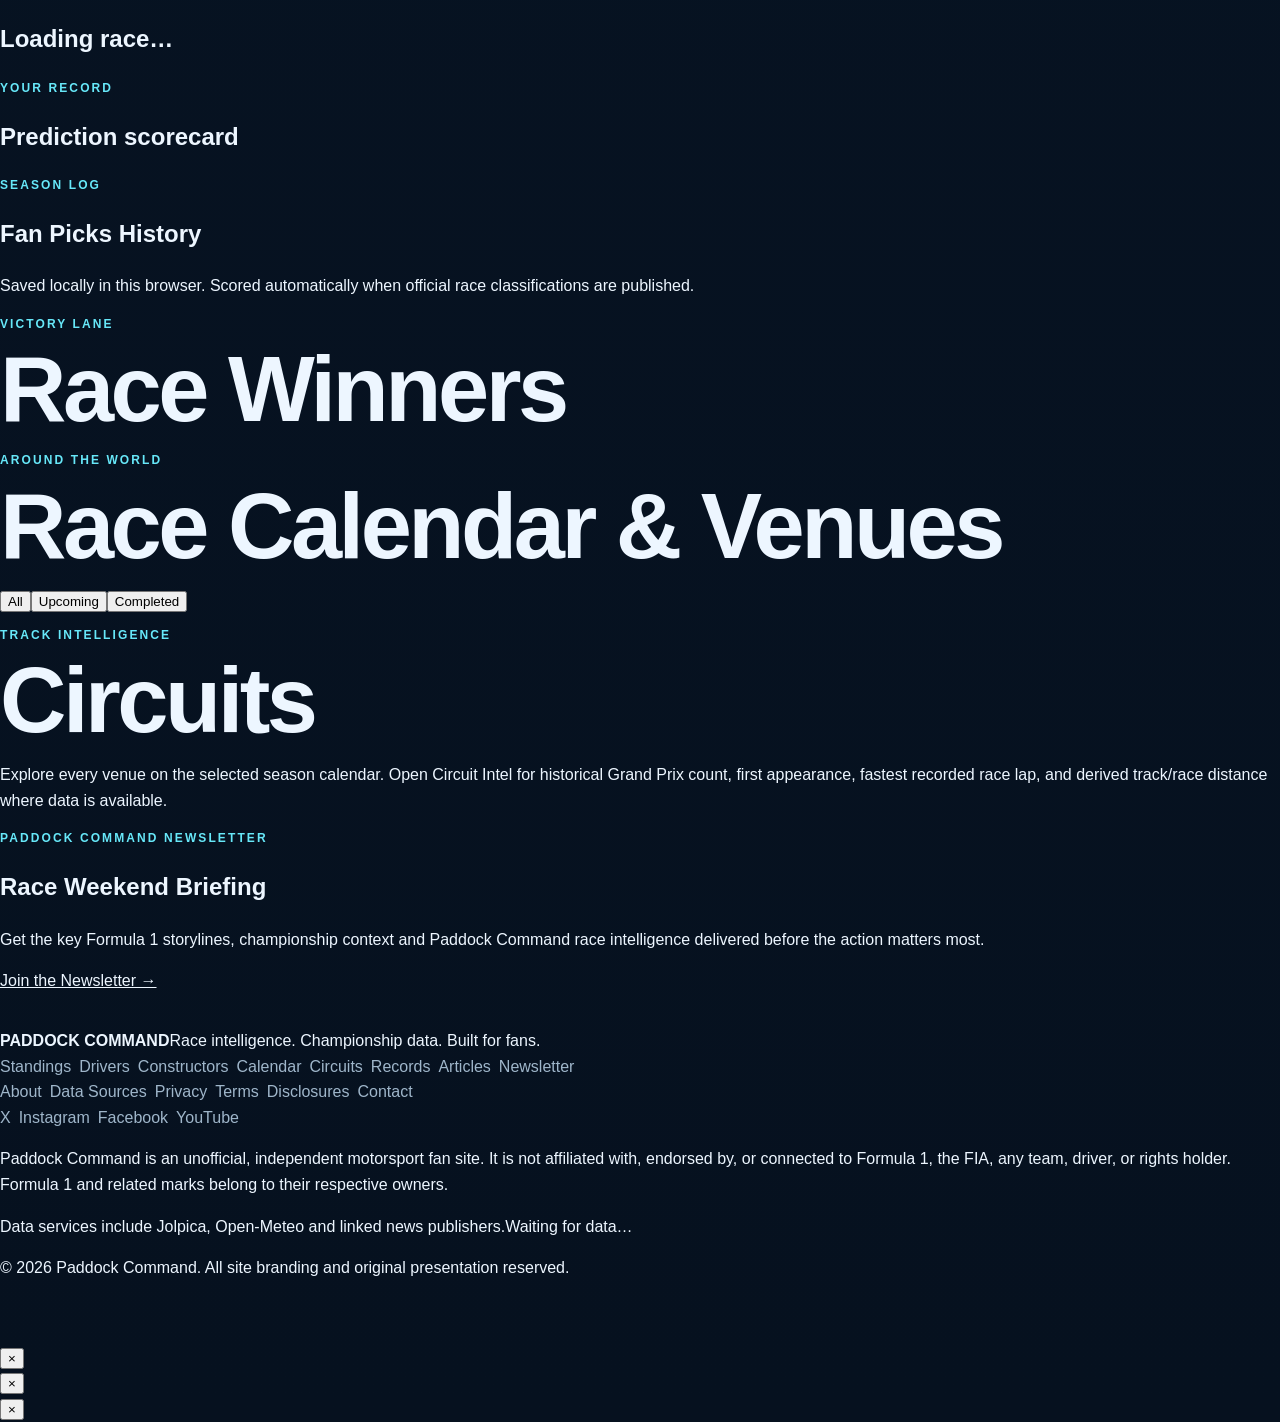
==== commit e78d2b33: "Add files via upload Pérez Safety Update" ====
--- a/index.html
+++ b/index.html
@@ -1,456 +1,310 @@
-<!doctype html>
+<!DOCTYPE html>
+
+<!DOCTYPE html>
+
 <html lang="en">
 <head>
-  <meta charset="utf-8">
-  <meta name="viewport" content="width=device-width, initial-scale=1">
-  <meta name="description" content="Command Vault is a local-first Windows command library for IT professionals. Organize, search, reuse, back up, and extend PowerShell, Cisco, SQL, Linux, PostgreSQL, and MongoDB commands.">
-  <meta name="theme-color" content="#071426">
-  <title>Command Vault — Local-First Command Library for IT Professionals</title>
-  <link rel="stylesheet" href="styles.css">
-  <!-- Google tag (gtag.js) -->
-  <script async src="https://www.googletagmanager.com/gtag/js?id=G-ZWFE3TDV91"></script>
-  <script>
-    window.dataLayer = window.dataLayer || [];
-    function gtag(){dataLayer.push(arguments);}
-    gtag('js', new Date());
-    gtag('config', 'G-ZWFE3TDV91');
-  </script>
-
-  <link rel="canonical" href="https://commandvaultapp.com/">
-  <meta name="robots" content="index, follow">
-  <meta property="og:type" content="website">
-  <meta property="og:site_name" content="Command Vault">
-  <meta property="og:title" content="Command Vault — Local-First Command Library for IT Professionals">
-  <meta property="og:description" content="Command Vault is a local-first Windows command library for IT professionals. Organize, search, reuse, back up, and extend PowerShell, Cisco, SQL, Linux, PostgreSQL, and MongoDB commands.">
-  <meta property="og:url" content="https://commandvaultapp.com/">
-  <meta name="twitter:card" content="summary">
-  <meta name="twitter:title" content="Command Vault — Local-First Command Library for IT Professionals">
-  <meta name="twitter:description" content="Command Vault is a local-first Windows command library for IT professionals. Organize, search, reuse, back up, and extend PowerShell, Cisco, SQL, Linux, PostgreSQL, and MongoDB commands.">
-
-  <script type="application/ld+json">
-{
-  "@context": "https://schema.org",
-  "@graph": [
-    {
-      "@type": "WebSite",
-      "@id": "https://commandvaultapp.com/#website",
-      "url": "https://commandvaultapp.com/",
-      "name": "Command Vault",
-      "description": "The IT Professional's Command Library",
-      "publisher": {
-        "@id": "https://commandvaultapp.com/#organization"
-      }
-    },
-    {
-      "@type": "Organization",
-      "@id": "https://commandvaultapp.com/#organization",
-      "name": "M3 Marketplace LLC",
-      "url": "https://commandvaultapp.com/",
-      "email": "support@commandvaultapp.com"
-    },
-    {
-      "@type": "SoftwareApplication",
-      "@id": "https://commandvaultapp.com/#software",
-      "name": "Command Vault",
-      "url": "https://commandvaultapp.com/",
-      "applicationCategory": "DeveloperApplication",
-      "operatingSystem": "Windows x64",
-      "softwareVersion": "1.1.0",
-      "description": "A local-first Windows command library for IT professionals to organize, search, reuse, back up, and extend technical commands.",
-      "offers": [
-        {
-          "@type": "Offer",
-          "name": "Command Vault Community",
-          "price": "0",
-          "priceCurrency": "USD",
-          "availability": "https://schema.org/InStock"
-        },
-        {
-          "@type": "Offer",
-          "name": "Command Vault Pro Annual",
-          "price": "39.00",
-          "priceCurrency": "USD",
-          "availability": "https://schema.org/InStock",
-          "url": "https://buy.stripe.com/9B6dR2ac5dOw6wjd5Eawo00"
-        },
-        {
-          "@type": "Offer",
-          "name": "Command Vault Pro Lifetime",
-          "price": "79.00",
-          "priceCurrency": "USD",
-          "availability": "https://schema.org/InStock",
-          "url": "https://buy.stripe.com/5kQ3co6ZT11K7AnghQawo01"
-        }
-      ],
-      "publisher": {
-        "@id": "https://commandvaultapp.com/#organization"
-      }
-    }
-  ]
-}
-  </script>
+<meta charset="utf-8"/>
+<meta content="width=device-width, initial-scale=1" name="viewport"/>
+<meta content="#06101f" name="theme-color"/>
+<meta content="Paddock Command is an independent race intelligence hub for Formula 1 standings, results, schedules, circuits, historical data, predictions and fan analysis." name="description"/>
+<meta content="index,follow,max-image-preview:large" name="robots"/>
+<link href="https://paddockcommand.com/" rel="canonical"/>
+<meta content="website" property="og:type"/>
+<meta content="Paddock Command" property="og:site_name"/>
+<meta content="Paddock Command | Race Intelligence for Fans" property="og:title"/>
+<meta content="Paddock Command is an independent race intelligence hub for Formula 1 standings, results, schedules, circuits, historical data, predictions and fan analysis." property="og:description"/>
+<meta content="https://paddockcommand.com/" property="og:url"/>
+<meta content="https://paddockcommand.com/social-card.png" property="og:image"/>
+<meta content="1200" property="og:image:width"/>
+<meta content="630" property="og:image:height"/>
+<meta content="summary_large_image" name="twitter:card"/>
+<meta content="Paddock Command | Race Intelligence for Fans" name="twitter:title"/>
+<meta content="Paddock Command is an independent race intelligence hub for Formula 1 standings, results, schedules, circuits, historical data, predictions and fan analysis." name="twitter:description"/>
+<meta content="https://paddockcommand.com/social-card.png" name="twitter:image"/>
+<meta content="Paddock Command" name="application-name"/>
+<meta content="yes" name="apple-mobile-web-app-capable"/>
+<meta content="black-translucent" name="apple-mobile-web-app-status-bar-style"/>
+<title>Paddock Command | Race Intelligence for Fans</title>
+<link href="favicon.svg" rel="icon" type="image/svg+xml"/>
+<link href="icon-192.png" rel="apple-touch-icon"/>
+<link href="manifest.webmanifest" rel="manifest"/>
+<link crossorigin="" href="https://api.jolpi.ca" rel="preconnect"/>
+<link crossorigin="" href="https://api.open-meteo.com" rel="preconnect"/>
+<link href="styles.css?v=2.5.0" rel="stylesheet"/>
+<script defer="" src="/newsletter-policy.js?v=1.0.0"></script><script referrerpolicy="origin" src="https://analytics.paddockcommand.com/cdn-cgi/zaraz/i.js"></script>
+<script defer="" src="/monetization-config.js?v=2.5.0"></script><script defer="" src="/monetization.js?v=2.5.0"></script><meta content="@PaddockCommand" name="twitter:site"/><script type="application/ld+json">{"@context":"https://schema.org","@type":"Organization","name":"Paddock Command","url":"https://paddockcommand.com/","logo":"https://paddockcommand.com/social-profile.png","sameAs":["https://x.com/PaddockCommand","https://www.instagram.com/paddockcommand/","https://www.facebook.com/PaddockCommand","https://www.youtube.com/@PaddockCommand"]}</script>
+<style id="pc-approved-header-lockup">
+.pc-approved-brand{display:inline-flex!important;align-items:center!important;gap:11px!important;min-width:max-content!important;text-decoration:none!important;white-space:nowrap!important}
+.pc-approved-logo{display:block!important;width:42px!important;height:42px!important;min-width:42px!important;object-fit:contain!important;border:0!important;background:transparent!important;margin:0!important}
+.pc-approved-brand .brand-lockup{display:flex!important;flex-direction:column!important;line-height:.86!important}
+.pc-approved-brand .brand-lockup strong{font-size:.92rem!important;letter-spacing:.14em!important;color:#eef8ff!important;font-style:normal!important;font-weight:900!important;line-height:inherit!important;margin:0!important;padding:0!important}
+.pc-approved-brand .brand-lockup em{font-size:.68rem!important;letter-spacing:.24em!important;color:#60b8ff!important;font-style:normal!important;font-weight:950!important;margin-top:5px!important;line-height:inherit!important;padding:0!important}
+@media(max-width:900px){.pc-approved-brand .brand-lockup{display:none!important}}
+</style>
 </head>
-<body>
-  <header class="site-header">
-    <div class="wrap nav-wrap">
-      <a class="brand" href="#top" aria-label="Command Vault home">
-        <span class="brand-mark">CV</span>
-        <span>Command Vault</span>
-      </a>
-      <nav class="nav" aria-label="Primary navigation">
-        <a href="#features">Features</a>
-        <a href="#licensing">How It Works</a>
-        <a href="#pricing">Pricing</a>
-        <a href="#packs">Command Packs</a>
-        <a href="#faq">FAQ</a>
-      </nav>
-    </div>
-  </header>
-
-  <main id="top">
-    <section class="hero">
-      <div class="wrap hero-grid">
-        <div>
-          <p class="eyebrow">LOCAL-FIRST WINDOWS COMMAND LIBRARY</p>
-          <h1>Command Vault</h1>
-          <p class="hero-subtitle">The IT Professional's Command Library</p>
-          <p class="hero-copy">
-            Organize, search, edit, reuse, back up, and extend the commands you rely on every day —
-            with your library stored locally on your Windows PC.
-          </p>
-          <div class="hero-actions">
-            <a
-              class="button primary"
-              href="https://github.com/MrFrankRazr/CommandVault-Site/releases/download/v1.1.0/CommandVault-1.1.0-win-x64.zip"
-              aria-label="Download Command Vault 1.1.0 for Windows x64">
-              Download for Windows
-            </a>
-            <a class="button secondary" href="#pricing">View Pro Pricing</a>
-            <a class="button secondary" href="#features">Explore Features</a>
-          </div>
-          <p class="availability">
-            Command Vault 1.1.0 • Windows x64 • Pro licensing available now •
-            <a href="https://github.com/MrFrankRazr/CommandVault-Site/releases/tag/v1.1.0"
-               target="_blank"
-               rel="noopener noreferrer">Release notes</a>
-            •
-            <a href="https://github.com/MrFrankRazr/CommandVault-Site/releases/download/v1.1.0/CommandVault-1.1.0-win-x64-SHA256.txt"
-               target="_blank"
-               rel="noopener noreferrer">SHA-256</a>
-          </p>
-          <div class="producthunt-badge" style="margin-top: 16px;">
-            <a class="producthunt-badge-link"
-               href="https://www.producthunt.com/products/command-vault?embed=true&amp;utm_source=badge-featured&amp;utm_medium=badge&amp;utm_campaign=badge-command-vault"
-               target="_blank"
-               rel="noopener noreferrer"
-               aria-label="Find Command Vault on Product Hunt">
-              <img alt="Command Vault - The local-first command library for IT professionals | Product Hunt"
-                   width="250" height="54"
-                   style="max-width: 100%; height: auto; vertical-align: middle;"
-                   src="https://api.producthunt.com/widgets/embed-image/v1/featured.svg?post_id=1256594&amp;theme=neutral&amp;t=1790646750193">
-            </a>
-          </div>
-        </div>
-
-        <aside class="product-card" aria-label="Command Vault product summary">
-          <div class="terminal-bar"><span></span><span></span><span></span></div>
-          <div class="terminal-content">
-            <p><span class="prompt">PS&gt;</span> Get-CommandVault</p>
-            <p class="terminal-accent">Fast search. Local storage. Professional command packs.</p>
-            <div class="terminal-rule"></div>
-            <p>Platform: Windows x64</p>
-            <p>Storage: Local SQLite</p>
-            <p>Edition: Community / Pro</p>
-            <p>License: Annual / Lifetime</p>
-          </div>
-        </aside>
-      </div>
-    </section>
-
-    <section id="features" class="section">
-      <div class="wrap">
-        <p class="section-kicker">BUILT FOR IT OPERATIONS</p>
-        <h2>One place for the commands you actually use.</h2>
-        <div class="feature-grid">
-          <article class="feature-card"><h3>Organize &amp; Search</h3><p>Store commands with categories, platforms, languages, tags, vendor details, descriptions, favorites, and usage history.</p></article>
-          <article class="feature-card"><h3>Local-First</h3><p>Your command library is stored locally on your computer. Command Vault does not require a cloud-hosted command database.</p></article>
-          <article class="feature-card"><h3>Templates</h3><p>Reuse parameterized commands with template variables and preview the completed command before use.</p></article>
-          <article class="feature-card"><h3>Import, Export &amp; Backup</h3><p>Move or protect your library with portable .cvault files and built-in manual backup workflows.</p></article>
-          <article class="feature-card"><h3>Professional Command Packs</h3><p>Extend Command Vault with curated libraries for networking, systems, databases, Linux, PowerShell, and MongoDB.</p></article>
-          <article class="feature-card"><h3>Theme Support</h3><p>Choose Light, Modern Blue, or Dark themes with a syntax-aware command editor powered by AvalonEdit.</p></article>
-          </div>
-        
-          <div class="section-actions">
-            <a class="button secondary content-guide-link"
-               href="how-to-build-it-command-library.html"
-               aria-label="Read the guide to building an IT command library">
-              Read: How to Build an IT Command Library
-            </a>
-          </div>
-        </div>
-      </div>
-    </section>
-
-
-    <section id="licensing" class="section licensing-section">
-      <div class="wrap">
-        <p class="section-kicker">SIMPLE LICENSING</p>
-        <h2>Start free. Upgrade when Pro makes sense.</h2>
-        <p class="section-lead">Command Vault is designed so you can install and use the Community edition first, then activate Pro with a signed license file when you are ready.</p>
-
-        <div class="steps-grid">
-          <article class="step-card"><span class="step-number">01</span><h3>Download Command Vault</h3><p>Download the current Windows x64 release and start with the Community edition.</p></article>
-          <article class="step-card"><span class="step-number">02</span><h3>Build Your Library</h3><p>Add, organize, search, tag, favorite, and reuse the commands you rely on.</p></article>
-          <article class="step-card"><span class="step-number">03</span><h3>Choose Pro</h3><p>Select Pro Annual for $39/year or Pro Lifetime for a $79 one-time purchase.</p></article>
-          <article class="step-card"><span class="step-number">04</span><h3>Receive Your License</h3><p>Your signed <code>.cvlicense</code> file is delivered by email after a successful purchase.</p></article>
-          <article class="step-card"><span class="step-number">05</span><h3>Activate in Settings</h3><p>Open <strong>Settings → License → Activate License</strong> and select the license file you received.</p></article>
-          <article class="step-card"><span class="step-number">06</span><h3>Keep Your Data Local</h3><p>Your command library remains stored on your own computer while Pro features are unlocked.</p></article>
-        </div>
-
-        <div class="section-actions">
-          <a class="button primary" href="https://github.com/MrFrankRazr/CommandVault-Site/releases/download/v1.1.0/CommandVault-1.1.0-win-x64.zip">Download Community</a>
-          <a class="button secondary" href="#pricing">Compare Pro Options</a>
-        </div>
-      </div>
-    </section>
-
-    <section id="pricing" class="section pricing-section">
-      <div class="wrap">
-        <p class="section-kicker">COMMAND VAULT PRO</p>
-        <h2>Upgrade when you need more.</h2>
-        <p class="section-lead">The core command library remains useful in Community. Pro adds premium productivity, protection, and ongoing value.</p>
-
-        <div class="pricing-grid">
-          <article class="price-card">
-            <p class="price-label">PRO ANNUAL</p>
-            <div class="price"><span>$39</span><small>/ year</small></div>
-            <ul>
-              <li>Pro feature access for one year</li>
-              <li>Command Pack updates</li>
-              <li>Automatic backup features as available</li>
-              <li>Advanced backup retention</li>
-              <li>Future Pro productivity features</li>
-            </ul>
-            <a
-              class="button primary"
-              href="https://buy.stripe.com/9B6dR2ac5dOw6wjd5Eawo00"
-              target="_blank"
-              rel="noopener noreferrer"
-              aria-label="Purchase Command Vault Pro Annual for $39 per year">
-              Purchase Pro Annual
-            </a>
-          </article>
-
-          <article class="price-card featured">
-            <p class="badge">BEST LONG-TERM VALUE</p>
-            <p class="price-label">PRO LIFETIME</p>
-            <div class="price"><span>$79</span><small>one-time</small></div>
-            <ul>
-              <li>Lifetime Pro access for the licensed product</li>
-              <li>Command Pack updates</li>
-              <li>Automatic backup features as available</li>
-              <li>Advanced backup retention</li>
-              <li>No recurring subscription</li>
-            </ul>
-            <a
-              class="button primary"
-              href="https://buy.stripe.com/5kQ3co6ZT11K7AnghQawo01"
-              target="_blank"
-              rel="noopener noreferrer"
-              aria-label="Purchase Command Vault Pro Lifetime for $79">
-              Purchase Pro Lifetime
-            </a>
-          </article>
-        </div>
-
-        <p class="pricing-note">Command packs are sold separately. Team and Enterprise licensing are planned for a later phase.</p>
-      </div>
-    </section>
-
-    <section id="packs" class="section">
-      <div class="wrap">
-        <p class="section-kicker">PROFESSIONAL CONTENT</p>
-        <h2>Command Packs</h2>
-        <p class="section-lead">Curated libraries designed to give IT professionals a strong starting point without replacing their own command collection.</p>
-
-        <div class="pack-grid">
-          <a class="pack pack-link"
-             href="cisco-ios-command-library.html"
-             aria-label="Explore the Cisco Network Administrator command library">
-            <strong>Cisco Network Administrator</strong>
-            <span>97 commands • $19.99</span>
-          </a>
-          <a class="pack pack-link"
-             href="powershell-command-library.html"
-             aria-label="Explore the PowerShell Administrator command library">
-            <strong>PowerShell Administrator</strong>
-            <span>97 commands • $19.99</span>
-          </a>
-          <a class="pack pack-link"
-             href="sql-server-dba-command-library.html"
-             aria-label="Explore the SQL Server DBA command library">
-            <strong>SQL Server DBA</strong>
-            <span>97 commands • $24.99</span>
-          </a>
-          <a class="pack pack-link"
-             href="postgresql-dba-command-library.html"
-             aria-label="Explore the PostgreSQL DBA command library">
-            <strong>PostgreSQL DBA</strong>
-            <span>97 commands • $24.99</span>
-          </a>
-          <a class="pack pack-link"
-             href="linux-admin-command-library.html"
-             aria-label="Explore the Linux Administrator command library">
-            <strong>Linux Administrator</strong>
-            <span>97 commands • $19.99</span>
-          </a>
-          <a class="pack pack-link"
-             href="mongodb-admin-command-library.html"
-             aria-label="Explore the MongoDB Administrator command library">
-            <strong>MongoDB Administrator</strong>
-            <span>97 commands • $19.99</span>
-          </a>
-          <a class="pack pack-link"
-             href="ultimate-it-admin-command-library.html"
-             aria-label="Explore the Ultimate IT Administrator command library">
-            <strong>Ultimate IT Administrator</strong>
-            <span>582 commands • $69.99</span>
-          </a>
-        </div>
-      </div>
-    </section>
-
-
-    <section id="faq" class="section faq-section">
-      <div class="wrap faq-wrap">
-        <p class="section-kicker">QUESTIONS BEFORE YOU DOWNLOAD?</p>
-        <h2>Frequently asked questions.</h2>
-
-        <div class="faq-grid">
-          <details class="faq-item"><summary>What is the difference between Community and Pro?</summary><p>Community provides the core command-library experience. Pro adds premium productivity, protection, and update-related features such as automatic backup capabilities, advanced backup retention, and Command Pack updates.</p></details>
-          <details class="faq-item"><summary>Do I need to purchase Pro before downloading Command Vault?</summary><p>No. Download Command Vault and start with Community. You can upgrade to Pro later without rebuilding your command library.</p></details>
-          <details class="faq-item"><summary>Where is my command library stored?</summary><p>Command Vault stores your library locally on your Windows computer using SQLite. Your normal command-library workflow does not require a cloud-hosted command database.</p></details>
-          <details class="faq-item"><summary>Does Command Vault require an internet connection?</summary><p>The desktop command library is local-first. Internet access is needed for activities such as downloading releases, purchasing a license, receiving license email, and accessing online support or updates.</p></details>
-          <details class="faq-item"><summary>How do I activate Pro?</summary><p>After purchasing Pro, you receive a signed <code>.cvlicense</code> file by email. In Command Vault, open <strong>Settings → License → Activate License</strong> and select that file.</p></details>
-          <details class="faq-item"><summary>What is the difference between Annual and Lifetime Pro?</summary><p>Pro Annual is $39 per year. Pro Lifetime is a $79 one-time purchase for the licensed Command Vault product and does not require a recurring subscription.</p></details>
-          <details class="faq-item"><summary>Are Command Packs included with Pro?</summary><p>Command Packs are separate products. Pro enables Pack Updates and other Pro capabilities, but individually priced packs are purchased separately unless a specific offer says otherwise.</p></details>
-          <details class="faq-item"><summary>What Windows version does Command Vault support?</summary><p>The current release is distributed for Windows x64 and is published as a self-contained application, so a separate .NET installation is not required.</p></details>
-          <details class="faq-item"><summary>Can I verify the download?</summary><p>Yes. Each public release includes a SHA-256 checksum so you can verify the downloaded ZIP against the published release file.</p></details>
-          <details class="faq-item"><summary>Where do I get support?</summary><p>Email <a href="mailto:support@commandvaultapp.com">support@commandvaultapp.com</a> or visit the <a href="support.html">Support page</a>.</p></details>
-        </div>
-      </div>
-    </section>
-
-    <section class="section security-section">
-      <div class="wrap security-grid">
-        <div>
-          <p class="section-kicker">LOCAL BY DESIGN</p>
-          <h2>Your commands stay on your computer.</h2>
-        </div>
-        <p>Command Vault uses a local SQLite library and signed license files. The desktop application does not require a cloud-hosted command database to organize and use your personal command library.</p>
-      </div>
-    </section>
-  </main>
-
-  <footer class="site-footer">
-    <div class="wrap footer-wrap">
-      <div>
-        <strong>Command Vault</strong>
-        <p>The IT Professional's Command Library</p>
-        <p class="footer-links">
-          <a href="privacy.html">Privacy</a>
-          <span>•</span>
-          <a href="terms.html">Terms</a>
-          <span>•</span>
-          <a href="refunds.html">Refunds &amp; Licensing</a>
-          <span>•</span>
-          <a href="support.html">Support</a>
-        </p>
-      </div>
-      <p>© 2026 Command Vault. Operated by M3 Marketplace LLC. All rights reserved.</p>
-    </div>
-  </footer>
-
-  <script>
-    document.addEventListener('DOMContentLoaded', function () {
-      function track(eventName, params) {
-        if (typeof gtag === 'function') {
-          gtag('event', eventName, params || {});
-        }
-      }
-
-      document.querySelectorAll('a[href*="CommandVault-1.1.0-win-x64.zip"]').forEach(function (link) {
-        link.addEventListener('click', function () {
-          track('download_windows_click', {
-            link_url: link.href,
-            link_text: link.textContent.trim(),
-            placement: link.closest('.hero') ? 'hero' : 'licensing'
-          });
-        });
-      });
-
-      document.querySelectorAll('a[href*="/releases/tag/v1.1.0"]').forEach(function (link) {
-        link.addEventListener('click', function () {
-          track('release_notes_click', { link_url: link.href });
-        });
-      });
-
-      document.querySelectorAll('a[href*="CommandVault-1.1.0-win-x64-SHA256.txt"]').forEach(function (link) {
-        link.addEventListener('click', function () {
-          track('sha256_click', { link_url: link.href });
-        });
-      });
-
-      document.querySelectorAll('a[href="https://buy.stripe.com/9B6dR2ac5dOw6wjd5Eawo00"]').forEach(function (link) {
-        link.addEventListener('click', function () {
-          track('pro_annual_click', {
-            value: 39,
-            currency: 'USD',
-            destination: 'stripe'
-          });
-        });
-      });
-
-      document.querySelectorAll('a[href="https://buy.stripe.com/5kQ3co6ZT11K7AnghQawo01"]').forEach(function (link) {
-        link.addEventListener('click', function () {
-          track('pro_lifetime_click', {
-            value: 79,
-            currency: 'USD',
-            destination: 'stripe'
-          });
-        });
-      });
-
-      document.querySelectorAll('a[href="support.html"], a[href="mailto:support@commandvaultapp.com"]').forEach(function (link) {
-        link.addEventListener('click', function () {
-          track('support_click', {
-            link_url: link.getAttribute('href'),
-            link_text: link.textContent.trim()
-          });
-        });
-      });
-
-      document.querySelectorAll('.producthunt-badge-link').forEach(function (link) {
-        link.addEventListener('click', function () {
-          track('producthunt_badge_click', {
-            link_url: link.href,
-            placement: 'homepage_hero'
-          });
-        });
-      });
-
-      document.querySelectorAll('.faq-item').forEach(function (item) {
-        item.addEventListener('toggle', function () {
-          if (item.open) {
-            const summary = item.querySelector('summary');
-            track('faq_engagement', {
-              faq_question: summary ? summary.textContent.trim() : 'unknown'
-            });
-          }
-        });
-      });
-    });
-  </script>
-
+<body data-initial-view="home">
+<a class="skip-link" href="#mainContent">Skip to main content</a>
+<div aria-hidden="true" class="noise"></div>
+<header class="site-header">
+<a aria-label="Paddock Command home" class="brand brand-v2 pc-approved-brand" href="/">
+<img alt="" aria-hidden="true" class="pc-approved-logo" height="42" src="/logo.svg?v=20260914-approved" width="42"/>
+<span class="brand-lockup"><strong>PADDOCK</strong><em>COMMAND</em></span>
+</a>
+<nav aria-label="Primary navigation" class="nav"><a class="nav-link active" data-view="home" href="/">Race Control</a><a class="nav-link" data-view="live" href="/race-weekend.html">Live Center</a><a class="nav-link" data-view="news" href="/news.html">News</a><a class="nav-link nav-external" href="/articles.html">Articles</a><a class="nav-link" data-view="drivers" href="/drivers.html">Drivers</a><a class="nav-link" data-view="teams" href="/constructors.html">Constructors</a><a class="nav-link" data-view="form" href="/form.html">Form</a><a class="nav-link" data-view="trends" href="/trends.html">Trends</a><a class="nav-link" data-view="compare" href="/compare.html">Compare</a><a class="nav-link" data-view="scenario" href="/scenario.html">Scenario</a><a class="nav-link" data-view="myf1" href="/my-paddock.html">My Paddock</a><a class="nav-link" data-view="records" href="/records.html">Records</a><a class="nav-link" data-view="predictor" href="/predictions.html">Fan Picks</a><a class="nav-link" data-view="winners" href="/winners.html">Winners</a><a class="nav-link" data-view="calendar" href="/calendar.html">Calendar</a><a class="nav-link" data-view="circuits" href="/circuits.html">Circuits</a></nav>
+<div class="header-controls">
+<button aria-label="Install Paddock Command app" class="install-btn" hidden="" id="installAppBtn" type="button">Install App</button>
+<label class="season-control" for="seasonSelect"><span>Season</span><select aria-label="Select Formula 1 season" id="seasonSelect"></select></label>
+<div class="live-status" title="Data refresh status">
+<span class="status-dot" id="statusDot"></span>
+<span id="statusText">Connecting</span>
+</div>
+</div>
+</header>
+<main id="mainContent">
+<section class="hero view active" data-view-panel="home" id="view-home">
+<div class="hero-grid">
+<div>
+<p class="eyebrow"><span id="seasonLabel">CURRENT SEASON</span> · PADDOCK COMMAND</p>
+<h1>RACE INTELLIGENCE.<br/><span>COMMAND THE GRID.</span></h1>
+<p class="hero-copy">Live race-weekend context, championship data, historical intelligence, fan predictions and every circuit on the calendar — built for people who follow every lap.</p>
+<div class="hero-actions">
+<button class="primary-btn" data-jump="drivers">View Standings</button>
+<button class="ghost-btn" id="refreshBtn">Refresh Data</button>
+</div>
+</div>
+<aside class="next-race-card" id="nextRaceCard">
+<div class="skeleton tall"></div>
+</aside>
+</div>
+<div class="stat-strip" id="leaderStrip">
+<div class="mini-stat skeleton"></div><div class="mini-stat skeleton"></div><div class="mini-stat skeleton"></div><div class="mini-stat skeleton"></div>
+</div>
+<div class="section-head">
+<div><p class="eyebrow">CHAMPIONSHIP SNAPSHOT</p><h2>Front of the field</h2></div>
+<button class="text-btn" data-jump="drivers">Full standings →</button>
+</div>
+<div class="dashboard-grid">
+<div class="panel"><div class="panel-head"><h3>Drivers</h3><span>Top 5</span></div><div id="homeDrivers"></div></div>
+<div class="panel"><div class="panel-head"><h3>Constructors</h3><span>Top 5</span></div><div id="homeTeams"></div></div>
+</div>
+<section aria-labelledby="briefingTitle" class="editorial-briefing">
+<div class="section-head editorial-head">
+<div><p class="eyebrow">PADDOCK BRIEFING</p><h2 id="briefingTitle">Race intelligence beyond the tables</h2></div>
+<a class="text-btn editorial-all" href="/articles.html">All articles →</a>
+</div>
+<div class="editorial-card-grid">
+<a class="editorial-card" href="/fernando-alonso-aston-martin-2027.html"><small>BREAKING · DRIVER MARKET · SEP 29</small><h3>Alonso Stays: Aston Martin Confirms 2027 Lineup</h3><p>Fernando Alonso extends his Formula 1 career alongside Lance Stroll as Aston Martin commits to continuity through its recovery.</p><span>Read the breaking story →</span></a><a class="editorial-card" href="/ferrari-backs-vasseur-horner-speculation-2026.html"><small>FERRARI · TEAM INTELLIGENCE · SEP 29</small><h3>Ferrari Backs Vasseur Amid Horner Speculation</h3><p>Ferrari publicly reaffirms its confidence in Fred Vasseur as attention turns from leadership speculation to its Sepang performance challenge.</p><span>Read Ferrari Intelligence →</span></a><a class="editorial-card" href="/sergio-perez-2026-f1-speed-differential-safety.html"><small>TECHNICAL WATCH · SAFETY · SEP 29</small><h3>Pérez Raises 2026 F1 Closing-Speed Concern</h3><p>After a near miss with Lawson in Baku, Pérez warns that differences in energy deployment can create dangerous closing speeds.</p><span>Read Technical Intelligence →</span></a>
+<a class="editorial-card featured" href="/2026-sepang-circuit-intelligence.html"><small>CIRCUIT INTELLIGENCE · SEPANG · SEP 28</small><h3>Nine Years Later, Sepang Is a Strategic Unknown</h3><p>Pirelli’s C2/C3/C4 selection, abrasive asphalt and tropical conditions make one-stop versus two-stop strategy an early race-week question.</p><span>Enter Circuit Intelligence →</span></a><a class="editorial-card" href="/2026-bahrain-grand-prix-malaysia-sepang-preview.html"><small>NEXT RACE · SEPANG · OCT 2–4</small><h3>F1 Returns to Sepang — Bahrain GP in Malaysia Explained</h3><p>Formula 1 returns to Malaysia after nine years. Explore the unusual venue arrangement, official schedule, circuit demands and championship stakes.</p><span>Explore Sepang →</span></a><a class="editorial-card" href="/2026-azerbaijan-grand-prix-debrief.html"><small>AZERBAIJAN GP · RACE DEBRIEF · SEP 26</small><h3>Russell Wins Baku Thriller — Title Gap Falls to 66</h3><p>Russell holds off Verstappen by 0.196 seconds, Hadjar takes a comeback podium, and Antonelli recovers from P16 to P5 to protect his championship lead.</p><span>Read Azerbaijan GP Debrief →</span></a><a class="editorial-card" href="/2026-championship-watch-after-dutch-gp.html"><small>CHAMPIONSHIP WATCH · AFTER BAKU</small><h3>Russell Cuts Antonelli’s Lead to 66 Points</h3><p>Antonelli 302 · Russell 236. Russell gained 15 points with his Baku victory; Antonelli recovered to fifth from 16th.</p><span>Read Championship Watch →</span></a><a class="editorial-card" href="/2026-azerbaijan-gp-thursday-practice-intelligence.html"><small>THURSDAY PRACTICE · SEP 24</small><h3>Russell Sweeps Thursday Practice</h3><p>The Mercedes benchmark from Thursday set up Russell’s dominant Friday pole. Review the FP1/FP2 data and technical watch points.</p><span>Read Thursday Practice Intelligence →</span></a><a class="editorial-card" href="/race-weekend.html"><small>BAKU UPGRADE WATCH · SEP 18</small><h3>Williams Brings Its Biggest 2026 Upgrade</h3><p>The long-awaited FW48 package arrives in Azerbaijan as Williams tries to recover enough performance to fight for points — and validate its development direction before attention turns fully to 2027.</p><span>Track the Baku Intelligence →</span></a><a class="editorial-card" href="/2027-f1-shorter-races-rule-changes.html"><small>F1 2027 · RULES INTELLIGENCE</small><h3>F1 Will Shorten Grand Prix Distances in 2027</h3><p>The standard race distance is set to fall from 305km to 290km, while disrupted-race limits, practice extensions and gearbox rules are also changing.</p><span>Explore the 2027 Rule Changes →</span></a></div></section>
+<div aria-label="Advertisement" class="monetization-slot monetization-inline" data-ad-slot="home-content" hidden=""></div>
+<div class="section-head recent-head">
+<div><p class="eyebrow">LAST TIME OUT</p><h2>Latest race podium</h2></div>
+<button class="text-btn" data-jump="winners">Season winners →</button>
+</div>
+<div class="podium-wrap" id="latestPodium"><div class="skeleton tall"></div></div>
+</section>
+<section class="view content-view live-center-view" data-view-panel="live" id="view-live">
+<div class="page-title live-center-title"><div><p class="eyebrow">RACE WEEKEND COMMAND</p><h1>Live Race Weekend Center</h1><p class="page-subtitle">Session clock, latest published classifications, circuit context and weather in one race-weekend view.</p></div><span class="season-chip" id="liveSeasonChip"></span></div>
+<div class="live-center-hero" id="liveCenterHero"><div class="skeleton tall"></div></div>
+<div class="live-center-grid">
+<section class="analytics-panel live-session-panel"><div class="analytics-panel-head compact"><div><p class="eyebrow">SESSION CLOCK</p><h2>Weekend timeline</h2></div><button class="text-btn" id="liveCenterRefresh" type="button">Refresh center</button></div><div id="liveSessionTimeline"><div class="skeleton tall"></div></div></section>
+<section class="analytics-panel weather-panel"><div class="analytics-panel-head compact"><div><p class="eyebrow">TRACK WEATHER</p><h2>Weekend conditions</h2></div></div><div id="liveWeather"><div class="skeleton tall"></div></div></section>
+</div>
+<div class="live-center-grid lower">
+<section class="analytics-panel"><div class="analytics-panel-head compact"><div><p class="eyebrow">LATEST PUBLISHED DATA</p><h2>Classification</h2></div></div><div id="liveClassification"><div class="skeleton tall"></div></div></section>
+<section class="analytics-panel"><div class="analytics-panel-head compact"><div><p class="eyebrow">WEEKEND STORY</p><h2>What matters now</h2></div></div><div id="liveWeekendStory"><div class="skeleton tall"></div></div></section>
+</div>
+<section class="commerce-module travel-commerce" data-commerce-module="" hidden="">
+<div><p class="eyebrow">RACE WEEKEND TRAVEL · AFFILIATE</p><h2>Going to the race?</h2><p class="commercial-disclosure">Search hotels and travel options with Expedia. Paddock Command may earn a commission from qualifying bookings at no additional cost to you. <a href="/disclosures.html">Affiliate disclosure.</a></p></div>
+<div class="commerce-grid"><a class="commerce-card" data-affiliate-key="expediaTravel" data-placement="live-center-travel" hidden=""><small>EXPEDIA TRAVEL PARTNER</small><strong>Plan your race-weekend trip</strong><span>Search hotels, flights and travel options for your Grand Prix weekend →</span></a></div>
+</section>
+<p class="live-data-note">Paddock Command shows the latest classifications published by Jolpica. It does not claim to provide official real-time lap timing or telemetry.</p>
+</section>
+<section class="view content-view" data-view-panel="news" id="view-news">
+<div class="page-title"><div><p class="eyebrow">PADDOCK WIRE</p><h1>F1 News &amp; Headlines</h1><p class="page-subtitle">Fresh Formula 1 headlines with direct links to the original publisher. News stays current regardless of the historical season selector.</p></div><span class="season-chip">LIVE NEWS</span></div>
+<section class="news-source-bar">
+<div><strong>Latest paddock coverage</strong><span id="newsUpdated">Loading headlines…</span></div>
+<div class="news-source-links"><a href="https://www.formula1.com/en/latest" rel="noopener" target="_blank">Formula1.com ↗</a><a href="https://www.fia.com/media-center/press_release/name/F1" rel="noopener" target="_blank">FIA F1 releases ↗</a><button class="ghost-btn small" id="newsRefresh" type="button">Refresh news</button></div>
+</section>
+<div class="news-grid" id="newsGrid"><div class="skeleton tall"></div><div class="skeleton tall"></div><div class="skeleton tall"></div></div>
+<p class="intel-note">Headline feed is loaded independently from championship data. If the news provider is unavailable, the rest of Paddock Command remains fully functional.</p>
+</section>
+<section class="view content-view" data-view-panel="form" id="view-form">
+<div class="page-title"><div><p class="eyebrow">MOMENTUM WATCH</p><h1>Form, Streaks &amp; Milestones</h1><p class="page-subtitle">See who is hot, which teams are gaining momentum, and the season milestones reached round by round.</p></div><span class="season-chip" id="formSeasonChip"></span></div>
+<div class="form-hero-grid" id="formHero"><div class="skeleton tall"></div></div>
+<div class="form-layout">
+<section class="analytics-panel form-driver-panel"><div class="analytics-panel-head"><div><p class="eyebrow">LAST FIVE ROUNDS</p><h2>Driver form guide</h2><p>Recent Grand Prix finishing positions with race + sprint points across the last five completed rounds.</p></div></div><div id="driverFormGuide"><div class="skeleton tall"></div></div></section>
+<section class="analytics-panel"><div class="analytics-panel-head compact"><div><p class="eyebrow">CONSTRUCTOR MOMENTUM</p><h2>Team form</h2></div></div><div class="leaderboard-list" id="teamFormLeaders"><div class="skeleton tall"></div></div></section>
+</div>
+<section class="analytics-panel milestone-feed-panel"><div class="analytics-panel-head"><div><p class="eyebrow">SEASON MARKERS</p><h2>Recent milestones</h2><p>Notable firsts and threshold achievements detected from the selected season results.</p></div></div><div class="form-milestone-feed" id="formMilestones"><div class="skeleton tall"></div></div></section>
+</section>
+<section class="view content-view" data-view-panel="drivers" id="view-drivers">
+<div class="page-title"><div><p class="eyebrow">WORLD CHAMPIONSHIP</p><h1>Driver Standings</h1></div><span class="season-chip" id="driverSeasonChip"></span></div>
+<div class="table-shell"><div class="data-table" id="driverTable"><div class="skeleton tall"></div></div></div>
+</section>
+<section class="view content-view" data-view-panel="teams" id="view-teams">
+<div class="page-title"><div><p class="eyebrow">CONSTRUCTOR BATTLE</p><h1>Team Standings</h1></div><span class="season-chip" id="teamSeasonChip"></span></div>
+<div class="team-grid" id="teamCards"><div class="skeleton tall"></div></div>
+</section>
+<section class="view content-view" data-view-panel="trends" id="view-trends">
+<div class="page-title"><div><p class="eyebrow">SEASON INTELLIGENCE</p><h1>Championship Trends</h1></div><span class="season-chip" id="trendSeasonChip"></span></div>
+<div class="analytics-hero-grid" id="seasonLeaderCards">
+<div class="skeleton tall"></div>
+</div>
+<section class="analytics-panel trend-panel">
+<div class="analytics-panel-head">
+<div><p class="eyebrow">POINTS PROGRESSION</p><h2>Championship battle by round</h2><p>Race + sprint points accumulated through each completed round.</p></div>
+<div aria-label="Championship trend type" class="trend-toggle" role="group">
+<button class="analytics-toggle active" data-trend-type="drivers" type="button">Drivers</button>
+<button class="analytics-toggle" data-trend-type="constructors" type="button">Constructors</button>
+</div>
+</div>
+<div class="trend-legend" id="trendLegend"></div>
+<div class="trend-chart-shell" id="trendChart"><div class="skeleton tall"></div></div>
+</section>
+<div class="analytics-grid">
+<section class="analytics-panel"><div class="analytics-panel-head compact"><div><p class="eyebrow">ONE-LAP PACE</p><h2>Poles</h2></div></div><div class="leaderboard-list" id="poleLeaders"></div></section>
+<section class="analytics-panel"><div class="analytics-panel-head compact"><div><p class="eyebrow">RACE PACE</p><h2>Fastest Laps</h2></div></div><div class="leaderboard-list" id="fastestLapLeaders"></div></section>
+<section class="analytics-panel"><div class="analytics-panel-head compact"><div><p class="eyebrow">CONSISTENCY</p><h2>Podiums</h2></div></div><div class="leaderboard-list" id="podiumLeaders"></div></section>
+<section class="analytics-panel"><div class="analytics-panel-head compact"><div><p class="eyebrow">MOMENTUM</p><h2>Last 5 Rounds</h2></div></div><div class="leaderboard-list" id="formLeaders"></div></section>
+</div>
+</section>
+<section class="view content-view" data-view-panel="compare" id="view-compare">
+<div class="page-title"><div><p class="eyebrow">HEAD-TO-HEAD</p><h1>Compare the Grid</h1><p class="page-subtitle">Put two drivers or constructors side by side across the selected season.</p></div><span class="season-chip" id="compareSeasonChip"></span></div>
+<section class="analytics-panel compare-control-panel">
+<div class="compare-toolbar">
+<div class="compare-toolbar-actions">
+<div aria-label="Comparison type" class="trend-toggle" role="group">
+<button class="analytics-toggle active" data-compare-type="drivers" type="button">Drivers</button>
+<button class="analytics-toggle" data-compare-type="constructors" type="button">Constructors</button>
+</div>
+<button class="share-btn" data-share-compare="" type="button">Share comparison card</button>
+</div>
+<div class="compare-selectors">
+<label><span>Competitor A</span><select aria-label="Select first competitor" id="compareSelectA"></select></label>
+<div class="versus-badge">VS</div>
+<label><span>Competitor B</span><select aria-label="Select second competitor" id="compareSelectB"></select></label>
+</div>
+</div>
+</section>
+<div class="compare-hero" id="compareHero"><div class="skeleton tall"></div></div>
+<div class="compare-stat-grid" id="compareStats"><div class="skeleton tall"></div></div>
+<section class="analytics-panel compare-round-panel">
+<div class="analytics-panel-head"><div><p class="eyebrow">ROUND BY ROUND</p><h2>Season battle</h2><p>Race finishes and points for both competitors across completed Grands Prix.</p></div></div>
+<div class="compare-rounds" id="compareRounds"><div class="skeleton tall"></div></div>
+</section>
+</section>
+<section class="view content-view" data-view-panel="scenario" id="view-scenario">
+<div class="page-title"><div><p class="eyebrow">TITLE FIGHT LAB</p><h1>Championship Scenario Calculator</h1><p class="page-subtitle">Set hypothetical race and sprint finishes, then see how the selected season standings would move.</p></div><span class="season-chip" id="scenarioSeasonChip"></span></div>
+<div class="scenario-layout">
+<section class="analytics-panel scenario-control-panel">
+<div class="analytics-panel-head"><div><p class="eyebrow">SCENARIO SETUP</p><h2>Build the next result</h2><p id="scenarioRaceLabel">Select competitors and finishing positions.</p></div><button class="ghost-btn small" id="scenarioReset" type="button">Reset</button></div>
+<div class="scenario-fields">
+<label><span>Driver A</span><select id="scenarioDriverA"></select></label>
+<label><span>Race finish</span><select id="scenarioRaceA"></select></label>
+<label class="scenario-sprint-field"><span>Sprint finish</span><select id="scenarioSprintA"></select></label>
+<label><span>Driver B</span><select id="scenarioDriverB"></select></label>
+<label><span>Race finish</span><select id="scenarioRaceB"></select></label>
+<label class="scenario-sprint-field"><span>Sprint finish</span><select id="scenarioSprintB"></select></label>
+</div>
+<p class="intel-note" id="scenarioRuleNote"></p>
+</section>
+<section class="analytics-panel"><div class="analytics-panel-head compact"><div><p class="eyebrow">PROJECTED ORDER</p><h2>Championship impact</h2></div></div><div id="scenarioResults"><div class="skeleton tall"></div></div></section>
+</div>
+</section>
+<section class="view content-view" data-view-panel="myf1" id="view-myf1">
+<div class="page-title"><div><p class="eyebrow">YOUR PADDOCK</p><h1>My Paddock</h1><p class="page-subtitle">Pin favorite drivers, constructors and circuits to your personal command board. Favorites stay on this device in your browser.</p></div><span class="season-chip" id="myf1SeasonChip"></span></div>
+<section class="analytics-panel favorites-add-panel">
+<div class="favorites-add-grid">
+<label><span>Add driver</span><div><select id="favoriteDriverSelect"></select><button data-add-favorite="driver" type="button">Pin</button></div></label>
+<label><span>Add constructor</span><div><select id="favoriteTeamSelect"></select><button data-add-favorite="constructor" type="button">Pin</button></div></label>
+<label><span>Add circuit</span><div><select id="favoriteCircuitSelect"></select><button data-add-favorite="circuit" type="button">Pin</button></div></label>
+</div>
+</section>
+<div class="myf1-grid" id="myF1Dashboard"><div class="skeleton tall"></div></div>
+</section>
+<section class="view content-view" data-view-panel="records" id="view-records">
+<div class="page-title"><div><p class="eyebrow">HALL OF SPEED</p><h1>Formula Racing Records &amp; Milestones</h1><p class="page-subtitle">Explore Formula 1's all-time leaders, championship dynasties and selected-season milestones.</p></div><span class="season-chip" id="recordsSeasonChip"></span></div>
+<div class="records-hero" id="recordsHero"><div class="skeleton tall"></div></div>
+<div class="records-grid">
+<section class="analytics-panel"><div class="analytics-panel-head compact"><div><p class="eyebrow">ALL-TIME</p><h2>Grand Prix Wins</h2></div></div><div class="leaderboard-list" id="recordWins"><div class="skeleton tall"></div></div></section>
+<section class="analytics-panel"><div class="analytics-panel-head compact"><div><p class="eyebrow">ALL-TIME</p><h2>Podiums</h2></div></div><div class="leaderboard-list" id="recordPodiums"><div class="skeleton tall"></div></div></section>
+<section class="analytics-panel"><div class="analytics-panel-head compact"><div><p class="eyebrow">ALL-TIME</p><h2>Pole Positions</h2></div></div><div class="leaderboard-list" id="recordPoles"><div class="skeleton tall"></div></div></section>
+<section class="analytics-panel"><div class="analytics-panel-head compact"><div><p class="eyebrow">ALL-TIME</p><h2>Drivers' Titles</h2></div></div><div class="leaderboard-list" id="recordDriverTitles"><div class="skeleton tall"></div></div></section>
+<section class="analytics-panel"><div class="analytics-panel-head compact"><div><p class="eyebrow">ALL-TIME</p><h2>Constructor Wins</h2></div></div><div class="leaderboard-list" id="recordTeamWins"><div class="skeleton tall"></div></div></section>
+<section class="analytics-panel"><div class="analytics-panel-head compact"><div><p class="eyebrow">ALL-TIME</p><h2>Constructors' Titles</h2></div></div><div class="leaderboard-list" id="recordTeamTitles"><div class="skeleton tall"></div></div></section>
+</div>
+<section class="analytics-panel records-milestones"><div class="analytics-panel-head"><div><p class="eyebrow">SELECTED SEASON</p><h2 id="milestoneTitle">Season milestones</h2><p>Leader snapshots derived from the season currently selected in Paddock Command.</p></div></div><div class="milestone-grid" id="seasonMilestones"></div></section>
+<p class="intel-note">All-time record leaderboards use a verified snapshot dated Aug 26, 2026 for reliability; selected-season milestones continue to update from the live Jolpica/Ergast-compatible data service.</p>
+</section>
+<section class="view content-view" data-view-panel="predictor" id="view-predictor">
+<div class="page-title"><div><p class="eyebrow">CALL THE PODIUM</p><h1>Race Predictor &amp; Fan Picks</h1><p class="page-subtitle">Pick the podium before lights out, save it on this device, then return after the race to see your score.</p></div><span class="season-chip" id="predictorSeasonChip"></span></div>
+<div class="predictor-layout">
+<section class="analytics-panel predictor-card">
+<div class="analytics-panel-head" id="predictorRaceHead"><div><p class="eyebrow">NEXT GRAND PRIX</p><h2>Loading race…</h2></div></div>
+<div class="predictor-form" id="predictorForm"><div class="skeleton tall"></div></div>
+</section>
+<section class="analytics-panel"><div class="analytics-panel-head compact"><div><p class="eyebrow">YOUR RECORD</p><h2>Prediction scorecard</h2></div></div><div id="predictorScorecard"></div></section>
+</div>
+<section class="analytics-panel predictor-history-panel"><div class="analytics-panel-head"><div><p class="eyebrow">SEASON LOG</p><h2>Fan Picks History</h2><p>Saved locally in this browser. Scored automatically when official race classifications are published.</p></div></div><div class="predictor-history" id="predictorHistory"></div></section>
+</section>
+<section class="view content-view" data-view-panel="winners" id="view-winners">
+<div class="page-title"><div><p class="eyebrow">VICTORY LANE</p><h1>Race Winners</h1></div><span class="season-chip" id="winnerSeasonChip"></span></div>
+<div class="winner-grid" id="winnerGrid"><div class="skeleton tall"></div></div>
+</section>
+<section class="view content-view" data-view-panel="calendar" id="view-calendar">
+<div class="page-title"><div><p class="eyebrow">AROUND THE WORLD</p><h1>Race Calendar &amp; Venues</h1></div><span class="season-chip" id="calendarSeasonChip"></span></div>
+<div class="calendar-tools"><button class="filter-btn active" data-filter="all">All</button><button class="filter-btn" data-filter="upcoming">Upcoming</button><button class="filter-btn" data-filter="completed">Completed</button></div>
+<div class="calendar-grid" id="calendarGrid"><div class="skeleton tall"></div></div>
+</section>
+<section class="view content-view" data-view-panel="circuits" id="view-circuits">
+<div class="page-title"><div><p class="eyebrow">TRACK INTELLIGENCE</p><h1>Circuits</h1></div><span class="season-chip" id="circuitSeasonChip"></span></div>
+<div class="circuit-intro"><p>Explore every venue on the selected season calendar. Open Circuit Intel for historical Grand Prix count, first appearance, fastest recorded race lap, and derived track/race distance where data is available.</p></div>
+<section class="commerce-module travel-commerce" data-commerce-module="" hidden="">
+<div><p class="eyebrow">TRACKSIDE TRAVEL · AFFILIATE</p><h2>Turn circuit research into a trip</h2><p class="commercial-disclosure">Planning to attend a Grand Prix? Search travel and accommodation with Expedia. Paddock Command may earn a commission from qualifying bookings at no additional cost to you. <a href="/disclosures.html">Affiliate disclosure.</a></p></div>
+<div class="commerce-grid"><a class="commerce-card" data-affiliate-key="expediaTravel" data-placement="circuits-travel" hidden=""><small>EXPEDIA TRAVEL PARTNER</small><strong>Search race-weekend travel</strong><span>Explore hotels, flights and other travel options for your next circuit visit →</span></a></div>
+</section>
+<div class="circuit-grid" id="circuitGrid"><div class="skeleton tall"></div></div>
+</section>
+<section aria-labelledby="newsletterTitle" class="editorial-briefing" data-newsletter-static="">
+<div class="section-head editorial-head">
+<div><p class="eyebrow">PADDOCK COMMAND NEWSLETTER</p><h2 id="newsletterTitle">Race Weekend Briefing</h2><p>Get the key Formula 1 storylines, championship context and Paddock Command race intelligence delivered before the action matters most.</p></div>
+<a class="primary-btn" href="/newsletter.html">Join the Newsletter →</a>
+</div>
+</section>
+</main>
+<footer class="site-footer">
+<div class="footer-brand"><strong>PADDOCK COMMAND</strong><span>Race intelligence. Championship data. Built for fans.</span></div>
+<nav aria-label="Explore Paddock Command" class="footer-links"><a href="standings.html">Standings</a><a href="drivers.html">Drivers</a><a href="constructors.html">Constructors</a><a href="calendar.html">Calendar</a><a href="circuits.html">Circuits</a><a href="records.html">Records</a><a href="articles.html">Articles</a><a href="/newsletter.html">Newsletter</a></nav>
+<nav aria-label="Site information" class="footer-links"><a href="about.html">About</a><a href="data-sources.html">Data Sources</a><a href="privacy.html">Privacy</a><a href="terms.html">Terms</a><a href="disclosures.html">Disclosures</a><a href="contact.html">Contact</a></nav><nav aria-label="Follow Paddock Command" class="footer-links social-links"><a href="https://x.com/PaddockCommand" rel="me noopener" target="_blank">X</a><a href="https://www.instagram.com/paddockcommand/" rel="me noopener" target="_blank">Instagram</a><a href="https://www.facebook.com/PaddockCommand" rel="me noopener" target="_blank">Facebook</a><a href="https://www.youtube.com/@PaddockCommand" rel="me noopener" target="_blank">YouTube</a></nav>
+<p class="independent-disclaimer">Paddock Command is an unofficial, independent motorsport fan site. It is not affiliated with, endorsed by, or connected to Formula 1, the FIA, any team, driver, or rights holder. Formula 1 and related marks belong to their respective owners.</p>
+<div class="footer-meta"><span>Data services include Jolpica, Open-Meteo and linked news publishers.</span><span id="lastUpdated">Waiting for data…</span></div>
+<div aria-hidden="true" class="monetization-slot" data-ad-slot="footer"></div>
+<p class="copyright">© <span id="copyrightYear">2026</span> Paddock Command. All site branding and original presentation reserved.</p>
+</footer>
+<div aria-hidden="true" class="race-modal" id="raceModal">
+<div class="race-modal-backdrop" data-close-race-modal=""></div>
+<section aria-labelledby="raceModalTitle" aria-modal="true" class="race-modal-panel" role="dialog">
+<button aria-label="Close race weekend" class="modal-close" data-close-race-modal="" type="button">×</button>
+<div id="raceModalContent"><div class="skeleton tall"></div></div>
+</section>
+</div>
+<div aria-hidden="true" class="profile-modal" id="profileModal">
+<div class="profile-modal-backdrop" data-close-profile-modal=""></div>
+<section aria-labelledby="profileModalTitle" aria-modal="true" class="profile-modal-panel" role="dialog">
+<button aria-label="Close profile" class="modal-close" data-close-profile-modal="" type="button">×</button>
+<div id="profileModalContent"><div class="skeleton tall"></div></div>
+</section>
+</div>
+<div aria-hidden="true" class="circuit-modal" id="circuitModal">
+<div class="circuit-modal-backdrop" data-close-circuit-modal=""></div>
+<section aria-labelledby="circuitModalTitle" aria-modal="true" class="circuit-modal-panel" role="dialog">
+<button aria-label="Close circuit intelligence" class="modal-close" data-close-circuit-modal="" type="button">×</button>
+<div id="circuitModalContent"><div class="skeleton tall"></div></div>
+</section>
+</div>
+<div aria-live="polite" class="toast" id="toast" role="status"></div>
+<script defer="" src="app.js?v=2.7.2-podium-fix"></script>
+<!-- Cloudflare Web Analytics --><script data-cf-beacon='{"token": "9d15c70925cf4a25bcc187e2603683f0"}' src="https://static.cloudflareinsights.com/beacon.min.js" type="module"></script><!-- End Cloudflare Web Analytics -->
 </body>
 </html>
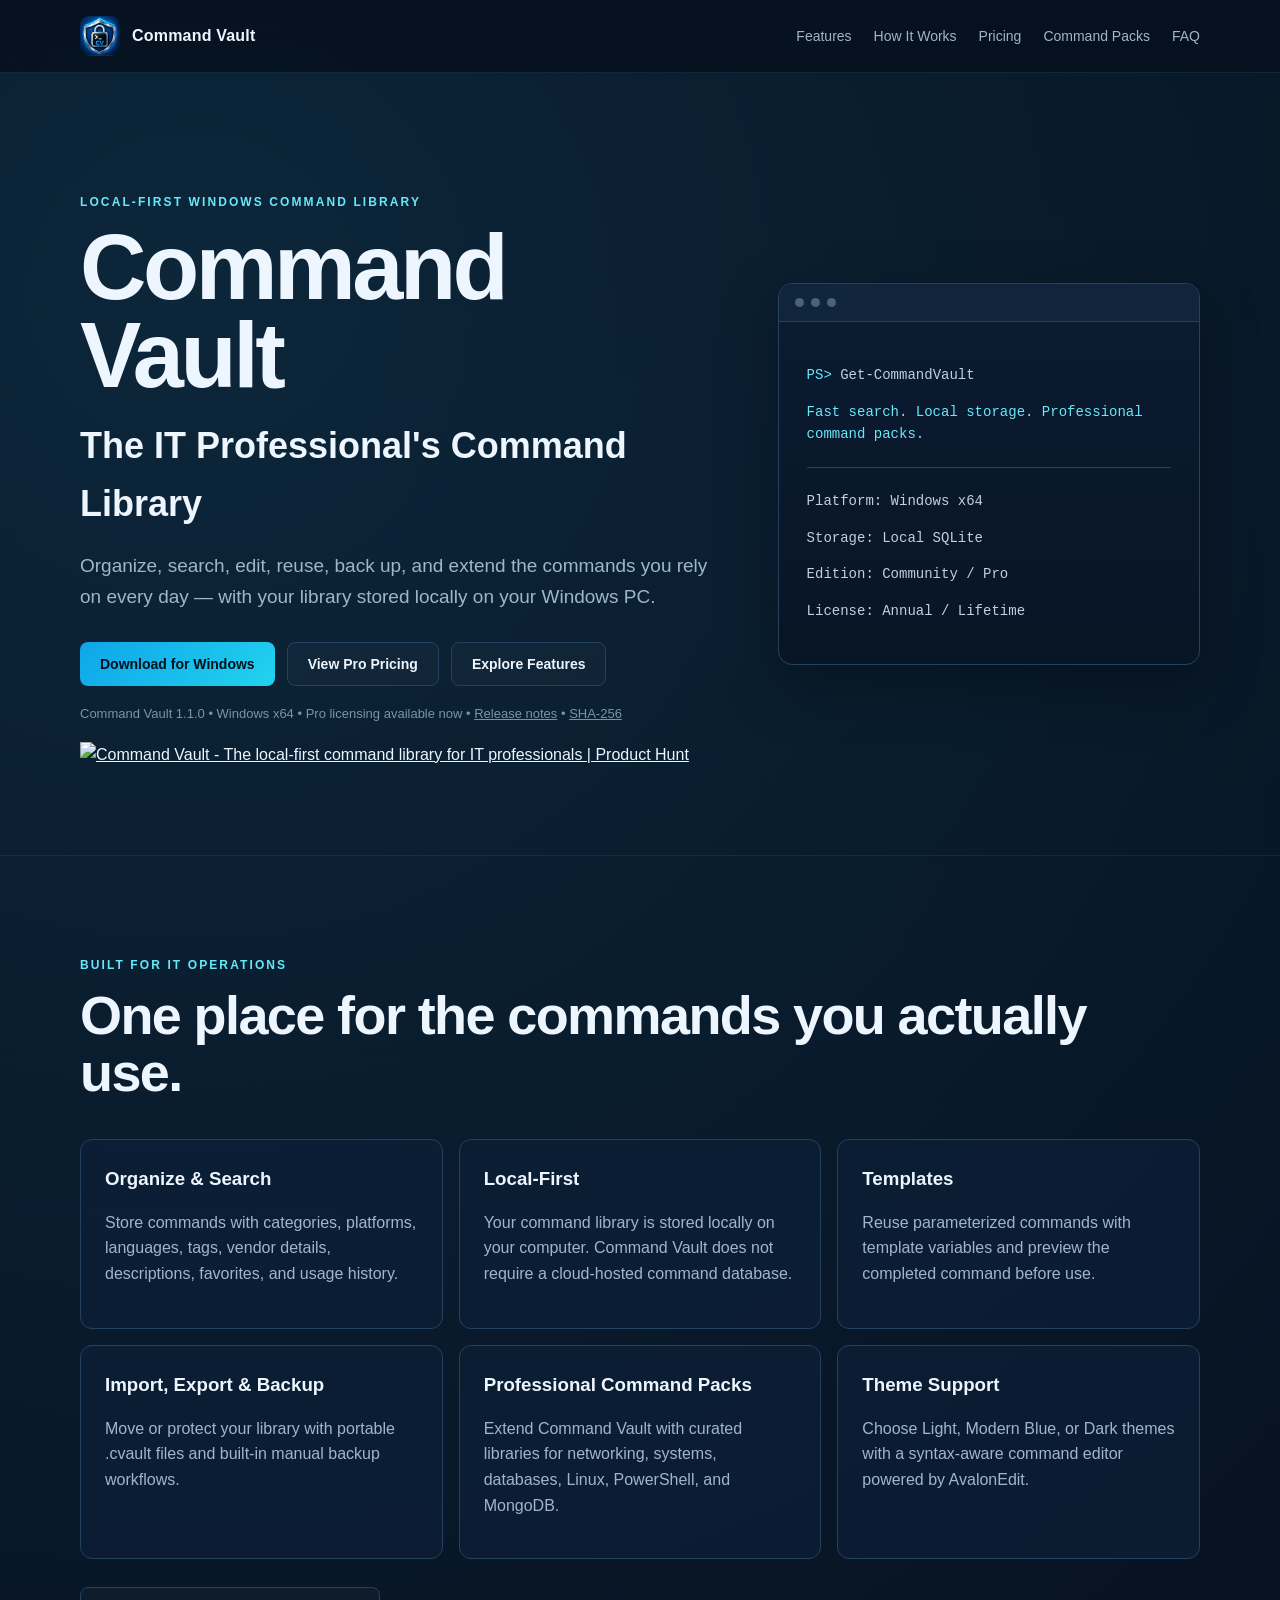
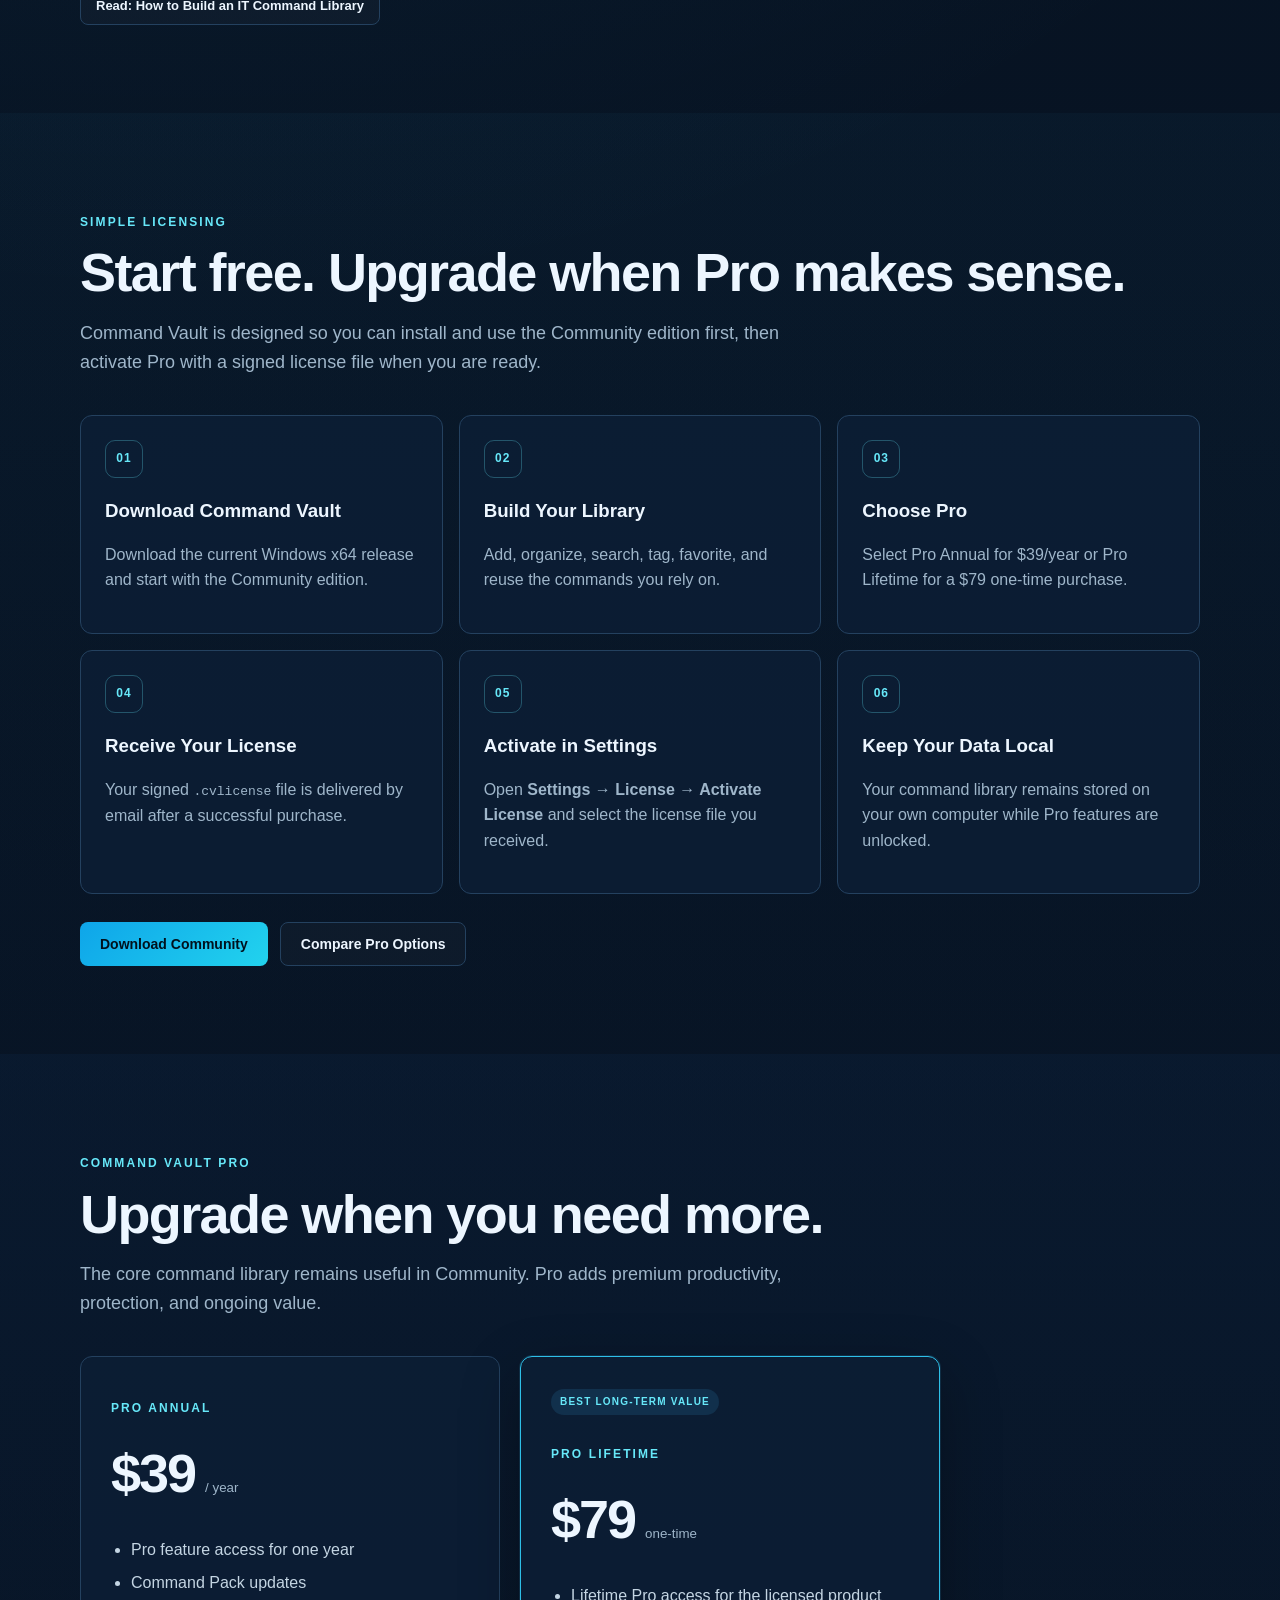
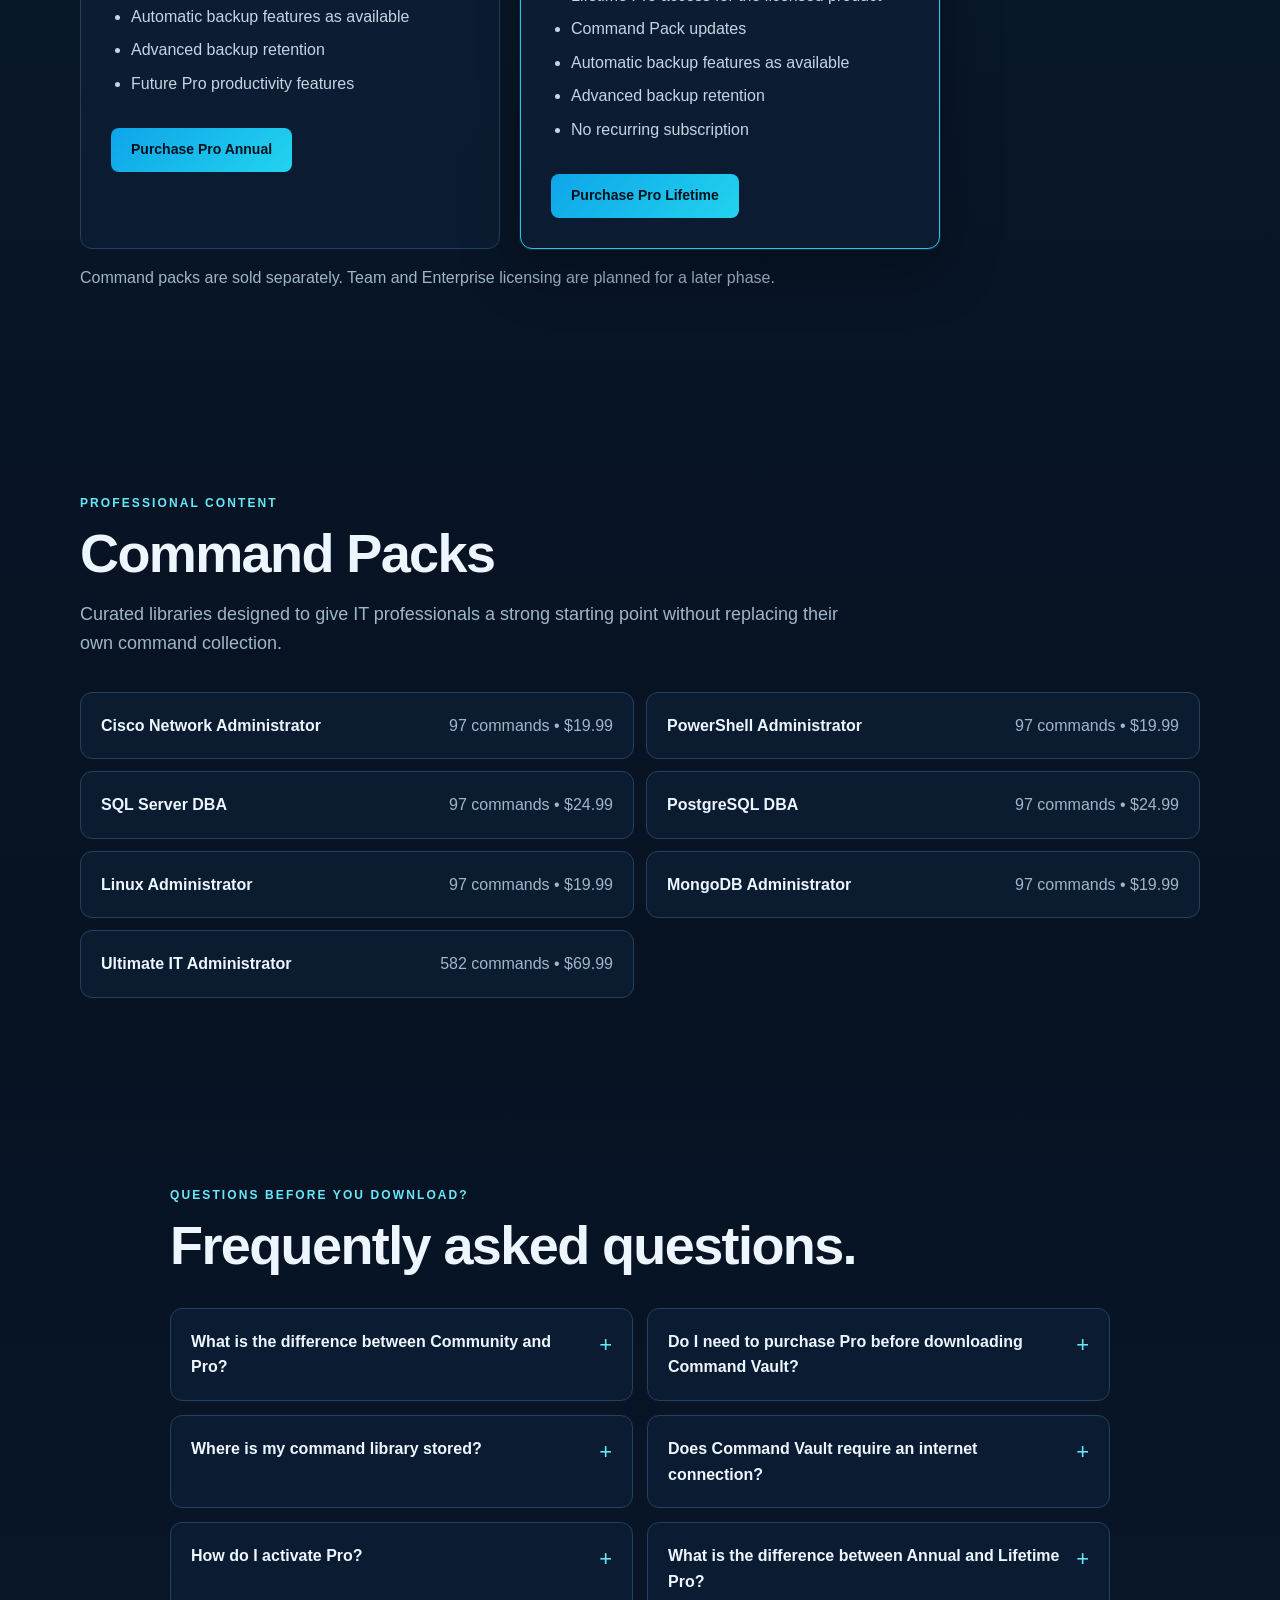
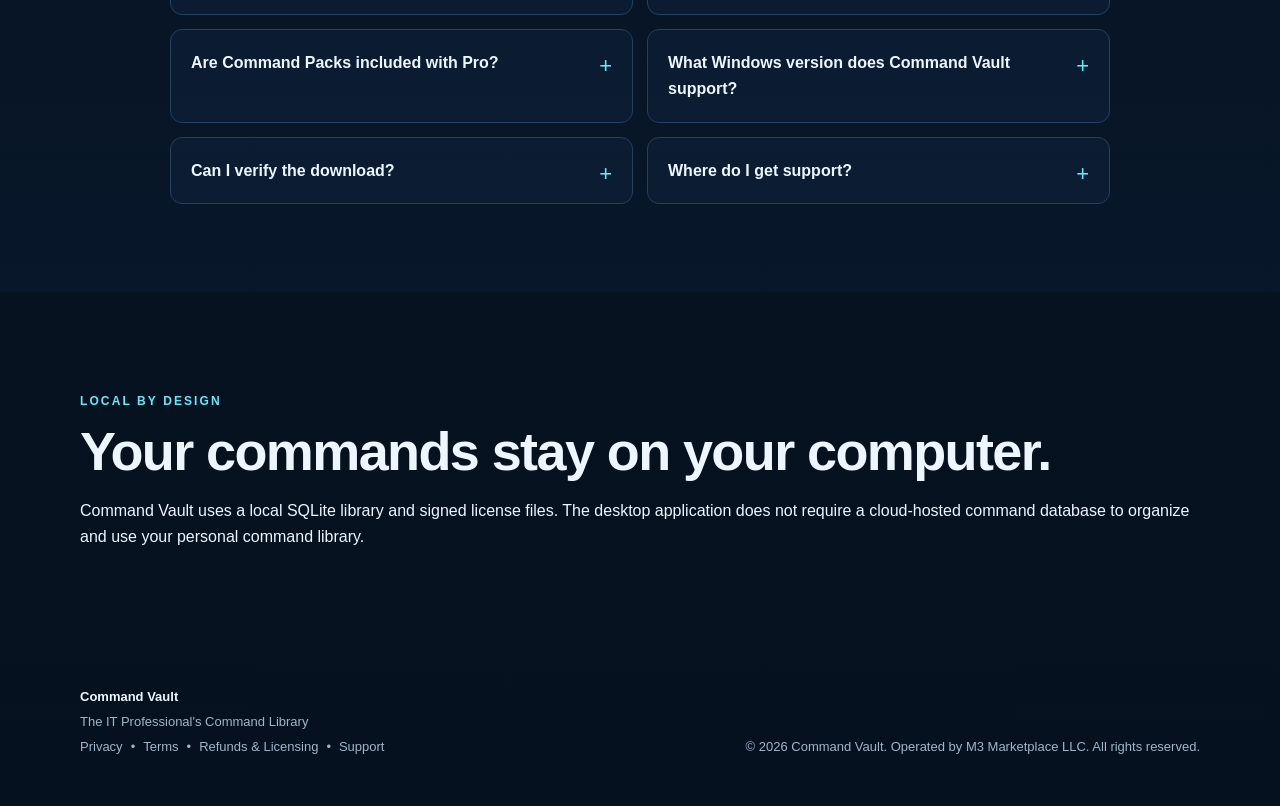
==== commit 6705e1e7: "Revert "Add files via upload" This reverts commit e78d2b334999308788a8545ceb34b96372418c54." ====
--- a/index.html
+++ b/index.html
@@ -1,310 +1,456 @@
-<!DOCTYPE html>
-
-<!DOCTYPE html>
-
+<!doctype html>
 <html lang="en">
 <head>
-<meta charset="utf-8"/>
-<meta content="width=device-width, initial-scale=1" name="viewport"/>
-<meta content="#06101f" name="theme-color"/>
-<meta content="Paddock Command is an independent race intelligence hub for Formula 1 standings, results, schedules, circuits, historical data, predictions and fan analysis." name="description"/>
-<meta content="index,follow,max-image-preview:large" name="robots"/>
-<link href="https://paddockcommand.com/" rel="canonical"/>
-<meta content="website" property="og:type"/>
-<meta content="Paddock Command" property="og:site_name"/>
-<meta content="Paddock Command | Race Intelligence for Fans" property="og:title"/>
-<meta content="Paddock Command is an independent race intelligence hub for Formula 1 standings, results, schedules, circuits, historical data, predictions and fan analysis." property="og:description"/>
-<meta content="https://paddockcommand.com/" property="og:url"/>
-<meta content="https://paddockcommand.com/social-card.png" property="og:image"/>
-<meta content="1200" property="og:image:width"/>
-<meta content="630" property="og:image:height"/>
-<meta content="summary_large_image" name="twitter:card"/>
-<meta content="Paddock Command | Race Intelligence for Fans" name="twitter:title"/>
-<meta content="Paddock Command is an independent race intelligence hub for Formula 1 standings, results, schedules, circuits, historical data, predictions and fan analysis." name="twitter:description"/>
-<meta content="https://paddockcommand.com/social-card.png" name="twitter:image"/>
-<meta content="Paddock Command" name="application-name"/>
-<meta content="yes" name="apple-mobile-web-app-capable"/>
-<meta content="black-translucent" name="apple-mobile-web-app-status-bar-style"/>
-<title>Paddock Command | Race Intelligence for Fans</title>
-<link href="favicon.svg" rel="icon" type="image/svg+xml"/>
-<link href="icon-192.png" rel="apple-touch-icon"/>
-<link href="manifest.webmanifest" rel="manifest"/>
-<link crossorigin="" href="https://api.jolpi.ca" rel="preconnect"/>
-<link crossorigin="" href="https://api.open-meteo.com" rel="preconnect"/>
-<link href="styles.css?v=2.5.0" rel="stylesheet"/>
-<script defer="" src="/newsletter-policy.js?v=1.0.0"></script><script referrerpolicy="origin" src="https://analytics.paddockcommand.com/cdn-cgi/zaraz/i.js"></script>
-<script defer="" src="/monetization-config.js?v=2.5.0"></script><script defer="" src="/monetization.js?v=2.5.0"></script><meta content="@PaddockCommand" name="twitter:site"/><script type="application/ld+json">{"@context":"https://schema.org","@type":"Organization","name":"Paddock Command","url":"https://paddockcommand.com/","logo":"https://paddockcommand.com/social-profile.png","sameAs":["https://x.com/PaddockCommand","https://www.instagram.com/paddockcommand/","https://www.facebook.com/PaddockCommand","https://www.youtube.com/@PaddockCommand"]}</script>
-<style id="pc-approved-header-lockup">
-.pc-approved-brand{display:inline-flex!important;align-items:center!important;gap:11px!important;min-width:max-content!important;text-decoration:none!important;white-space:nowrap!important}
-.pc-approved-logo{display:block!important;width:42px!important;height:42px!important;min-width:42px!important;object-fit:contain!important;border:0!important;background:transparent!important;margin:0!important}
-.pc-approved-brand .brand-lockup{display:flex!important;flex-direction:column!important;line-height:.86!important}
-.pc-approved-brand .brand-lockup strong{font-size:.92rem!important;letter-spacing:.14em!important;color:#eef8ff!important;font-style:normal!important;font-weight:900!important;line-height:inherit!important;margin:0!important;padding:0!important}
-.pc-approved-brand .brand-lockup em{font-size:.68rem!important;letter-spacing:.24em!important;color:#60b8ff!important;font-style:normal!important;font-weight:950!important;margin-top:5px!important;line-height:inherit!important;padding:0!important}
-@media(max-width:900px){.pc-approved-brand .brand-lockup{display:none!important}}
-</style>
+  <meta charset="utf-8">
+  <meta name="viewport" content="width=device-width, initial-scale=1">
+  <meta name="description" content="Command Vault is a local-first Windows command library for IT professionals. Organize, search, reuse, back up, and extend PowerShell, Cisco, SQL, Linux, PostgreSQL, and MongoDB commands.">
+  <meta name="theme-color" content="#071426">
+  <title>Command Vault — Local-First Command Library for IT Professionals</title>
+  <link rel="stylesheet" href="styles.css">
+  <!-- Google tag (gtag.js) -->
+  <script async src="https://www.googletagmanager.com/gtag/js?id=G-ZWFE3TDV91"></script>
+  <script>
+    window.dataLayer = window.dataLayer || [];
+    function gtag(){dataLayer.push(arguments);}
+    gtag('js', new Date());
+    gtag('config', 'G-ZWFE3TDV91');
+  </script>
+
+  <link rel="canonical" href="https://commandvaultapp.com/">
+  <meta name="robots" content="index, follow">
+  <meta property="og:type" content="website">
+  <meta property="og:site_name" content="Command Vault">
+  <meta property="og:title" content="Command Vault — Local-First Command Library for IT Professionals">
+  <meta property="og:description" content="Command Vault is a local-first Windows command library for IT professionals. Organize, search, reuse, back up, and extend PowerShell, Cisco, SQL, Linux, PostgreSQL, and MongoDB commands.">
+  <meta property="og:url" content="https://commandvaultapp.com/">
+  <meta name="twitter:card" content="summary">
+  <meta name="twitter:title" content="Command Vault — Local-First Command Library for IT Professionals">
+  <meta name="twitter:description" content="Command Vault is a local-first Windows command library for IT professionals. Organize, search, reuse, back up, and extend PowerShell, Cisco, SQL, Linux, PostgreSQL, and MongoDB commands.">
+
+  <script type="application/ld+json">
+{
+  "@context": "https://schema.org",
+  "@graph": [
+    {
+      "@type": "WebSite",
+      "@id": "https://commandvaultapp.com/#website",
+      "url": "https://commandvaultapp.com/",
+      "name": "Command Vault",
+      "description": "The IT Professional's Command Library",
+      "publisher": {
+        "@id": "https://commandvaultapp.com/#organization"
+      }
+    },
+    {
+      "@type": "Organization",
+      "@id": "https://commandvaultapp.com/#organization",
+      "name": "M3 Marketplace LLC",
+      "url": "https://commandvaultapp.com/",
+      "email": "support@commandvaultapp.com"
+    },
+    {
+      "@type": "SoftwareApplication",
+      "@id": "https://commandvaultapp.com/#software",
+      "name": "Command Vault",
+      "url": "https://commandvaultapp.com/",
+      "applicationCategory": "DeveloperApplication",
+      "operatingSystem": "Windows x64",
+      "softwareVersion": "1.1.0",
+      "description": "A local-first Windows command library for IT professionals to organize, search, reuse, back up, and extend technical commands.",
+      "offers": [
+        {
+          "@type": "Offer",
+          "name": "Command Vault Community",
+          "price": "0",
+          "priceCurrency": "USD",
+          "availability": "https://schema.org/InStock"
+        },
+        {
+          "@type": "Offer",
+          "name": "Command Vault Pro Annual",
+          "price": "39.00",
+          "priceCurrency": "USD",
+          "availability": "https://schema.org/InStock",
+          "url": "https://buy.stripe.com/9B6dR2ac5dOw6wjd5Eawo00"
+        },
+        {
+          "@type": "Offer",
+          "name": "Command Vault Pro Lifetime",
+          "price": "79.00",
+          "priceCurrency": "USD",
+          "availability": "https://schema.org/InStock",
+          "url": "https://buy.stripe.com/5kQ3co6ZT11K7AnghQawo01"
+        }
+      ],
+      "publisher": {
+        "@id": "https://commandvaultapp.com/#organization"
+      }
+    }
+  ]
+}
+  </script>
 </head>
-<body data-initial-view="home">
-<a class="skip-link" href="#mainContent">Skip to main content</a>
-<div aria-hidden="true" class="noise"></div>
-<header class="site-header">
-<a aria-label="Paddock Command home" class="brand brand-v2 pc-approved-brand" href="/">
-<img alt="" aria-hidden="true" class="pc-approved-logo" height="42" src="/logo.svg?v=20260914-approved" width="42"/>
-<span class="brand-lockup"><strong>PADDOCK</strong><em>COMMAND</em></span>
-</a>
-<nav aria-label="Primary navigation" class="nav"><a class="nav-link active" data-view="home" href="/">Race Control</a><a class="nav-link" data-view="live" href="/race-weekend.html">Live Center</a><a class="nav-link" data-view="news" href="/news.html">News</a><a class="nav-link nav-external" href="/articles.html">Articles</a><a class="nav-link" data-view="drivers" href="/drivers.html">Drivers</a><a class="nav-link" data-view="teams" href="/constructors.html">Constructors</a><a class="nav-link" data-view="form" href="/form.html">Form</a><a class="nav-link" data-view="trends" href="/trends.html">Trends</a><a class="nav-link" data-view="compare" href="/compare.html">Compare</a><a class="nav-link" data-view="scenario" href="/scenario.html">Scenario</a><a class="nav-link" data-view="myf1" href="/my-paddock.html">My Paddock</a><a class="nav-link" data-view="records" href="/records.html">Records</a><a class="nav-link" data-view="predictor" href="/predictions.html">Fan Picks</a><a class="nav-link" data-view="winners" href="/winners.html">Winners</a><a class="nav-link" data-view="calendar" href="/calendar.html">Calendar</a><a class="nav-link" data-view="circuits" href="/circuits.html">Circuits</a></nav>
-<div class="header-controls">
-<button aria-label="Install Paddock Command app" class="install-btn" hidden="" id="installAppBtn" type="button">Install App</button>
-<label class="season-control" for="seasonSelect"><span>Season</span><select aria-label="Select Formula 1 season" id="seasonSelect"></select></label>
-<div class="live-status" title="Data refresh status">
-<span class="status-dot" id="statusDot"></span>
-<span id="statusText">Connecting</span>
-</div>
-</div>
-</header>
-<main id="mainContent">
-<section class="hero view active" data-view-panel="home" id="view-home">
-<div class="hero-grid">
-<div>
-<p class="eyebrow"><span id="seasonLabel">CURRENT SEASON</span> · PADDOCK COMMAND</p>
-<h1>RACE INTELLIGENCE.<br/><span>COMMAND THE GRID.</span></h1>
-<p class="hero-copy">Live race-weekend context, championship data, historical intelligence, fan predictions and every circuit on the calendar — built for people who follow every lap.</p>
-<div class="hero-actions">
-<button class="primary-btn" data-jump="drivers">View Standings</button>
-<button class="ghost-btn" id="refreshBtn">Refresh Data</button>
-</div>
-</div>
-<aside class="next-race-card" id="nextRaceCard">
-<div class="skeleton tall"></div>
-</aside>
-</div>
-<div class="stat-strip" id="leaderStrip">
-<div class="mini-stat skeleton"></div><div class="mini-stat skeleton"></div><div class="mini-stat skeleton"></div><div class="mini-stat skeleton"></div>
-</div>
-<div class="section-head">
-<div><p class="eyebrow">CHAMPIONSHIP SNAPSHOT</p><h2>Front of the field</h2></div>
-<button class="text-btn" data-jump="drivers">Full standings →</button>
-</div>
-<div class="dashboard-grid">
-<div class="panel"><div class="panel-head"><h3>Drivers</h3><span>Top 5</span></div><div id="homeDrivers"></div></div>
-<div class="panel"><div class="panel-head"><h3>Constructors</h3><span>Top 5</span></div><div id="homeTeams"></div></div>
-</div>
-<section aria-labelledby="briefingTitle" class="editorial-briefing">
-<div class="section-head editorial-head">
-<div><p class="eyebrow">PADDOCK BRIEFING</p><h2 id="briefingTitle">Race intelligence beyond the tables</h2></div>
-<a class="text-btn editorial-all" href="/articles.html">All articles →</a>
-</div>
-<div class="editorial-card-grid">
-<a class="editorial-card" href="/fernando-alonso-aston-martin-2027.html"><small>BREAKING · DRIVER MARKET · SEP 29</small><h3>Alonso Stays: Aston Martin Confirms 2027 Lineup</h3><p>Fernando Alonso extends his Formula 1 career alongside Lance Stroll as Aston Martin commits to continuity through its recovery.</p><span>Read the breaking story →</span></a><a class="editorial-card" href="/ferrari-backs-vasseur-horner-speculation-2026.html"><small>FERRARI · TEAM INTELLIGENCE · SEP 29</small><h3>Ferrari Backs Vasseur Amid Horner Speculation</h3><p>Ferrari publicly reaffirms its confidence in Fred Vasseur as attention turns from leadership speculation to its Sepang performance challenge.</p><span>Read Ferrari Intelligence →</span></a><a class="editorial-card" href="/sergio-perez-2026-f1-speed-differential-safety.html"><small>TECHNICAL WATCH · SAFETY · SEP 29</small><h3>Pérez Raises 2026 F1 Closing-Speed Concern</h3><p>After a near miss with Lawson in Baku, Pérez warns that differences in energy deployment can create dangerous closing speeds.</p><span>Read Technical Intelligence →</span></a>
-<a class="editorial-card featured" href="/2026-sepang-circuit-intelligence.html"><small>CIRCUIT INTELLIGENCE · SEPANG · SEP 28</small><h3>Nine Years Later, Sepang Is a Strategic Unknown</h3><p>Pirelli’s C2/C3/C4 selection, abrasive asphalt and tropical conditions make one-stop versus two-stop strategy an early race-week question.</p><span>Enter Circuit Intelligence →</span></a><a class="editorial-card" href="/2026-bahrain-grand-prix-malaysia-sepang-preview.html"><small>NEXT RACE · SEPANG · OCT 2–4</small><h3>F1 Returns to Sepang — Bahrain GP in Malaysia Explained</h3><p>Formula 1 returns to Malaysia after nine years. Explore the unusual venue arrangement, official schedule, circuit demands and championship stakes.</p><span>Explore Sepang →</span></a><a class="editorial-card" href="/2026-azerbaijan-grand-prix-debrief.html"><small>AZERBAIJAN GP · RACE DEBRIEF · SEP 26</small><h3>Russell Wins Baku Thriller — Title Gap Falls to 66</h3><p>Russell holds off Verstappen by 0.196 seconds, Hadjar takes a comeback podium, and Antonelli recovers from P16 to P5 to protect his championship lead.</p><span>Read Azerbaijan GP Debrief →</span></a><a class="editorial-card" href="/2026-championship-watch-after-dutch-gp.html"><small>CHAMPIONSHIP WATCH · AFTER BAKU</small><h3>Russell Cuts Antonelli’s Lead to 66 Points</h3><p>Antonelli 302 · Russell 236. Russell gained 15 points with his Baku victory; Antonelli recovered to fifth from 16th.</p><span>Read Championship Watch →</span></a><a class="editorial-card" href="/2026-azerbaijan-gp-thursday-practice-intelligence.html"><small>THURSDAY PRACTICE · SEP 24</small><h3>Russell Sweeps Thursday Practice</h3><p>The Mercedes benchmark from Thursday set up Russell’s dominant Friday pole. Review the FP1/FP2 data and technical watch points.</p><span>Read Thursday Practice Intelligence →</span></a><a class="editorial-card" href="/race-weekend.html"><small>BAKU UPGRADE WATCH · SEP 18</small><h3>Williams Brings Its Biggest 2026 Upgrade</h3><p>The long-awaited FW48 package arrives in Azerbaijan as Williams tries to recover enough performance to fight for points — and validate its development direction before attention turns fully to 2027.</p><span>Track the Baku Intelligence →</span></a><a class="editorial-card" href="/2027-f1-shorter-races-rule-changes.html"><small>F1 2027 · RULES INTELLIGENCE</small><h3>F1 Will Shorten Grand Prix Distances in 2027</h3><p>The standard race distance is set to fall from 305km to 290km, while disrupted-race limits, practice extensions and gearbox rules are also changing.</p><span>Explore the 2027 Rule Changes →</span></a></div></section>
-<div aria-label="Advertisement" class="monetization-slot monetization-inline" data-ad-slot="home-content" hidden=""></div>
-<div class="section-head recent-head">
-<div><p class="eyebrow">LAST TIME OUT</p><h2>Latest race podium</h2></div>
-<button class="text-btn" data-jump="winners">Season winners →</button>
-</div>
-<div class="podium-wrap" id="latestPodium"><div class="skeleton tall"></div></div>
-</section>
-<section class="view content-view live-center-view" data-view-panel="live" id="view-live">
-<div class="page-title live-center-title"><div><p class="eyebrow">RACE WEEKEND COMMAND</p><h1>Live Race Weekend Center</h1><p class="page-subtitle">Session clock, latest published classifications, circuit context and weather in one race-weekend view.</p></div><span class="season-chip" id="liveSeasonChip"></span></div>
-<div class="live-center-hero" id="liveCenterHero"><div class="skeleton tall"></div></div>
-<div class="live-center-grid">
-<section class="analytics-panel live-session-panel"><div class="analytics-panel-head compact"><div><p class="eyebrow">SESSION CLOCK</p><h2>Weekend timeline</h2></div><button class="text-btn" id="liveCenterRefresh" type="button">Refresh center</button></div><div id="liveSessionTimeline"><div class="skeleton tall"></div></div></section>
-<section class="analytics-panel weather-panel"><div class="analytics-panel-head compact"><div><p class="eyebrow">TRACK WEATHER</p><h2>Weekend conditions</h2></div></div><div id="liveWeather"><div class="skeleton tall"></div></div></section>
-</div>
-<div class="live-center-grid lower">
-<section class="analytics-panel"><div class="analytics-panel-head compact"><div><p class="eyebrow">LATEST PUBLISHED DATA</p><h2>Classification</h2></div></div><div id="liveClassification"><div class="skeleton tall"></div></div></section>
-<section class="analytics-panel"><div class="analytics-panel-head compact"><div><p class="eyebrow">WEEKEND STORY</p><h2>What matters now</h2></div></div><div id="liveWeekendStory"><div class="skeleton tall"></div></div></section>
-</div>
-<section class="commerce-module travel-commerce" data-commerce-module="" hidden="">
-<div><p class="eyebrow">RACE WEEKEND TRAVEL · AFFILIATE</p><h2>Going to the race?</h2><p class="commercial-disclosure">Search hotels and travel options with Expedia. Paddock Command may earn a commission from qualifying bookings at no additional cost to you. <a href="/disclosures.html">Affiliate disclosure.</a></p></div>
-<div class="commerce-grid"><a class="commerce-card" data-affiliate-key="expediaTravel" data-placement="live-center-travel" hidden=""><small>EXPEDIA TRAVEL PARTNER</small><strong>Plan your race-weekend trip</strong><span>Search hotels, flights and travel options for your Grand Prix weekend →</span></a></div>
-</section>
-<p class="live-data-note">Paddock Command shows the latest classifications published by Jolpica. It does not claim to provide official real-time lap timing or telemetry.</p>
-</section>
-<section class="view content-view" data-view-panel="news" id="view-news">
-<div class="page-title"><div><p class="eyebrow">PADDOCK WIRE</p><h1>F1 News &amp; Headlines</h1><p class="page-subtitle">Fresh Formula 1 headlines with direct links to the original publisher. News stays current regardless of the historical season selector.</p></div><span class="season-chip">LIVE NEWS</span></div>
-<section class="news-source-bar">
-<div><strong>Latest paddock coverage</strong><span id="newsUpdated">Loading headlines…</span></div>
-<div class="news-source-links"><a href="https://www.formula1.com/en/latest" rel="noopener" target="_blank">Formula1.com ↗</a><a href="https://www.fia.com/media-center/press_release/name/F1" rel="noopener" target="_blank">FIA F1 releases ↗</a><button class="ghost-btn small" id="newsRefresh" type="button">Refresh news</button></div>
-</section>
-<div class="news-grid" id="newsGrid"><div class="skeleton tall"></div><div class="skeleton tall"></div><div class="skeleton tall"></div></div>
-<p class="intel-note">Headline feed is loaded independently from championship data. If the news provider is unavailable, the rest of Paddock Command remains fully functional.</p>
-</section>
-<section class="view content-view" data-view-panel="form" id="view-form">
-<div class="page-title"><div><p class="eyebrow">MOMENTUM WATCH</p><h1>Form, Streaks &amp; Milestones</h1><p class="page-subtitle">See who is hot, which teams are gaining momentum, and the season milestones reached round by round.</p></div><span class="season-chip" id="formSeasonChip"></span></div>
-<div class="form-hero-grid" id="formHero"><div class="skeleton tall"></div></div>
-<div class="form-layout">
-<section class="analytics-panel form-driver-panel"><div class="analytics-panel-head"><div><p class="eyebrow">LAST FIVE ROUNDS</p><h2>Driver form guide</h2><p>Recent Grand Prix finishing positions with race + sprint points across the last five completed rounds.</p></div></div><div id="driverFormGuide"><div class="skeleton tall"></div></div></section>
-<section class="analytics-panel"><div class="analytics-panel-head compact"><div><p class="eyebrow">CONSTRUCTOR MOMENTUM</p><h2>Team form</h2></div></div><div class="leaderboard-list" id="teamFormLeaders"><div class="skeleton tall"></div></div></section>
-</div>
-<section class="analytics-panel milestone-feed-panel"><div class="analytics-panel-head"><div><p class="eyebrow">SEASON MARKERS</p><h2>Recent milestones</h2><p>Notable firsts and threshold achievements detected from the selected season results.</p></div></div><div class="form-milestone-feed" id="formMilestones"><div class="skeleton tall"></div></div></section>
-</section>
-<section class="view content-view" data-view-panel="drivers" id="view-drivers">
-<div class="page-title"><div><p class="eyebrow">WORLD CHAMPIONSHIP</p><h1>Driver Standings</h1></div><span class="season-chip" id="driverSeasonChip"></span></div>
-<div class="table-shell"><div class="data-table" id="driverTable"><div class="skeleton tall"></div></div></div>
-</section>
-<section class="view content-view" data-view-panel="teams" id="view-teams">
-<div class="page-title"><div><p class="eyebrow">CONSTRUCTOR BATTLE</p><h1>Team Standings</h1></div><span class="season-chip" id="teamSeasonChip"></span></div>
-<div class="team-grid" id="teamCards"><div class="skeleton tall"></div></div>
-</section>
-<section class="view content-view" data-view-panel="trends" id="view-trends">
-<div class="page-title"><div><p class="eyebrow">SEASON INTELLIGENCE</p><h1>Championship Trends</h1></div><span class="season-chip" id="trendSeasonChip"></span></div>
-<div class="analytics-hero-grid" id="seasonLeaderCards">
-<div class="skeleton tall"></div>
-</div>
-<section class="analytics-panel trend-panel">
-<div class="analytics-panel-head">
-<div><p class="eyebrow">POINTS PROGRESSION</p><h2>Championship battle by round</h2><p>Race + sprint points accumulated through each completed round.</p></div>
-<div aria-label="Championship trend type" class="trend-toggle" role="group">
-<button class="analytics-toggle active" data-trend-type="drivers" type="button">Drivers</button>
-<button class="analytics-toggle" data-trend-type="constructors" type="button">Constructors</button>
-</div>
-</div>
-<div class="trend-legend" id="trendLegend"></div>
-<div class="trend-chart-shell" id="trendChart"><div class="skeleton tall"></div></div>
-</section>
-<div class="analytics-grid">
-<section class="analytics-panel"><div class="analytics-panel-head compact"><div><p class="eyebrow">ONE-LAP PACE</p><h2>Poles</h2></div></div><div class="leaderboard-list" id="poleLeaders"></div></section>
-<section class="analytics-panel"><div class="analytics-panel-head compact"><div><p class="eyebrow">RACE PACE</p><h2>Fastest Laps</h2></div></div><div class="leaderboard-list" id="fastestLapLeaders"></div></section>
-<section class="analytics-panel"><div class="analytics-panel-head compact"><div><p class="eyebrow">CONSISTENCY</p><h2>Podiums</h2></div></div><div class="leaderboard-list" id="podiumLeaders"></div></section>
-<section class="analytics-panel"><div class="analytics-panel-head compact"><div><p class="eyebrow">MOMENTUM</p><h2>Last 5 Rounds</h2></div></div><div class="leaderboard-list" id="formLeaders"></div></section>
-</div>
-</section>
-<section class="view content-view" data-view-panel="compare" id="view-compare">
-<div class="page-title"><div><p class="eyebrow">HEAD-TO-HEAD</p><h1>Compare the Grid</h1><p class="page-subtitle">Put two drivers or constructors side by side across the selected season.</p></div><span class="season-chip" id="compareSeasonChip"></span></div>
-<section class="analytics-panel compare-control-panel">
-<div class="compare-toolbar">
-<div class="compare-toolbar-actions">
-<div aria-label="Comparison type" class="trend-toggle" role="group">
-<button class="analytics-toggle active" data-compare-type="drivers" type="button">Drivers</button>
-<button class="analytics-toggle" data-compare-type="constructors" type="button">Constructors</button>
-</div>
-<button class="share-btn" data-share-compare="" type="button">Share comparison card</button>
-</div>
-<div class="compare-selectors">
-<label><span>Competitor A</span><select aria-label="Select first competitor" id="compareSelectA"></select></label>
-<div class="versus-badge">VS</div>
-<label><span>Competitor B</span><select aria-label="Select second competitor" id="compareSelectB"></select></label>
-</div>
-</div>
-</section>
-<div class="compare-hero" id="compareHero"><div class="skeleton tall"></div></div>
-<div class="compare-stat-grid" id="compareStats"><div class="skeleton tall"></div></div>
-<section class="analytics-panel compare-round-panel">
-<div class="analytics-panel-head"><div><p class="eyebrow">ROUND BY ROUND</p><h2>Season battle</h2><p>Race finishes and points for both competitors across completed Grands Prix.</p></div></div>
-<div class="compare-rounds" id="compareRounds"><div class="skeleton tall"></div></div>
-</section>
-</section>
-<section class="view content-view" data-view-panel="scenario" id="view-scenario">
-<div class="page-title"><div><p class="eyebrow">TITLE FIGHT LAB</p><h1>Championship Scenario Calculator</h1><p class="page-subtitle">Set hypothetical race and sprint finishes, then see how the selected season standings would move.</p></div><span class="season-chip" id="scenarioSeasonChip"></span></div>
-<div class="scenario-layout">
-<section class="analytics-panel scenario-control-panel">
-<div class="analytics-panel-head"><div><p class="eyebrow">SCENARIO SETUP</p><h2>Build the next result</h2><p id="scenarioRaceLabel">Select competitors and finishing positions.</p></div><button class="ghost-btn small" id="scenarioReset" type="button">Reset</button></div>
-<div class="scenario-fields">
-<label><span>Driver A</span><select id="scenarioDriverA"></select></label>
-<label><span>Race finish</span><select id="scenarioRaceA"></select></label>
-<label class="scenario-sprint-field"><span>Sprint finish</span><select id="scenarioSprintA"></select></label>
-<label><span>Driver B</span><select id="scenarioDriverB"></select></label>
-<label><span>Race finish</span><select id="scenarioRaceB"></select></label>
-<label class="scenario-sprint-field"><span>Sprint finish</span><select id="scenarioSprintB"></select></label>
-</div>
-<p class="intel-note" id="scenarioRuleNote"></p>
-</section>
-<section class="analytics-panel"><div class="analytics-panel-head compact"><div><p class="eyebrow">PROJECTED ORDER</p><h2>Championship impact</h2></div></div><div id="scenarioResults"><div class="skeleton tall"></div></div></section>
-</div>
-</section>
-<section class="view content-view" data-view-panel="myf1" id="view-myf1">
-<div class="page-title"><div><p class="eyebrow">YOUR PADDOCK</p><h1>My Paddock</h1><p class="page-subtitle">Pin favorite drivers, constructors and circuits to your personal command board. Favorites stay on this device in your browser.</p></div><span class="season-chip" id="myf1SeasonChip"></span></div>
-<section class="analytics-panel favorites-add-panel">
-<div class="favorites-add-grid">
-<label><span>Add driver</span><div><select id="favoriteDriverSelect"></select><button data-add-favorite="driver" type="button">Pin</button></div></label>
-<label><span>Add constructor</span><div><select id="favoriteTeamSelect"></select><button data-add-favorite="constructor" type="button">Pin</button></div></label>
-<label><span>Add circuit</span><div><select id="favoriteCircuitSelect"></select><button data-add-favorite="circuit" type="button">Pin</button></div></label>
-</div>
-</section>
-<div class="myf1-grid" id="myF1Dashboard"><div class="skeleton tall"></div></div>
-</section>
-<section class="view content-view" data-view-panel="records" id="view-records">
-<div class="page-title"><div><p class="eyebrow">HALL OF SPEED</p><h1>Formula Racing Records &amp; Milestones</h1><p class="page-subtitle">Explore Formula 1's all-time leaders, championship dynasties and selected-season milestones.</p></div><span class="season-chip" id="recordsSeasonChip"></span></div>
-<div class="records-hero" id="recordsHero"><div class="skeleton tall"></div></div>
-<div class="records-grid">
-<section class="analytics-panel"><div class="analytics-panel-head compact"><div><p class="eyebrow">ALL-TIME</p><h2>Grand Prix Wins</h2></div></div><div class="leaderboard-list" id="recordWins"><div class="skeleton tall"></div></div></section>
-<section class="analytics-panel"><div class="analytics-panel-head compact"><div><p class="eyebrow">ALL-TIME</p><h2>Podiums</h2></div></div><div class="leaderboard-list" id="recordPodiums"><div class="skeleton tall"></div></div></section>
-<section class="analytics-panel"><div class="analytics-panel-head compact"><div><p class="eyebrow">ALL-TIME</p><h2>Pole Positions</h2></div></div><div class="leaderboard-list" id="recordPoles"><div class="skeleton tall"></div></div></section>
-<section class="analytics-panel"><div class="analytics-panel-head compact"><div><p class="eyebrow">ALL-TIME</p><h2>Drivers' Titles</h2></div></div><div class="leaderboard-list" id="recordDriverTitles"><div class="skeleton tall"></div></div></section>
-<section class="analytics-panel"><div class="analytics-panel-head compact"><div><p class="eyebrow">ALL-TIME</p><h2>Constructor Wins</h2></div></div><div class="leaderboard-list" id="recordTeamWins"><div class="skeleton tall"></div></div></section>
-<section class="analytics-panel"><div class="analytics-panel-head compact"><div><p class="eyebrow">ALL-TIME</p><h2>Constructors' Titles</h2></div></div><div class="leaderboard-list" id="recordTeamTitles"><div class="skeleton tall"></div></div></section>
-</div>
-<section class="analytics-panel records-milestones"><div class="analytics-panel-head"><div><p class="eyebrow">SELECTED SEASON</p><h2 id="milestoneTitle">Season milestones</h2><p>Leader snapshots derived from the season currently selected in Paddock Command.</p></div></div><div class="milestone-grid" id="seasonMilestones"></div></section>
-<p class="intel-note">All-time record leaderboards use a verified snapshot dated Aug 26, 2026 for reliability; selected-season milestones continue to update from the live Jolpica/Ergast-compatible data service.</p>
-</section>
-<section class="view content-view" data-view-panel="predictor" id="view-predictor">
-<div class="page-title"><div><p class="eyebrow">CALL THE PODIUM</p><h1>Race Predictor &amp; Fan Picks</h1><p class="page-subtitle">Pick the podium before lights out, save it on this device, then return after the race to see your score.</p></div><span class="season-chip" id="predictorSeasonChip"></span></div>
-<div class="predictor-layout">
-<section class="analytics-panel predictor-card">
-<div class="analytics-panel-head" id="predictorRaceHead"><div><p class="eyebrow">NEXT GRAND PRIX</p><h2>Loading race…</h2></div></div>
-<div class="predictor-form" id="predictorForm"><div class="skeleton tall"></div></div>
-</section>
-<section class="analytics-panel"><div class="analytics-panel-head compact"><div><p class="eyebrow">YOUR RECORD</p><h2>Prediction scorecard</h2></div></div><div id="predictorScorecard"></div></section>
-</div>
-<section class="analytics-panel predictor-history-panel"><div class="analytics-panel-head"><div><p class="eyebrow">SEASON LOG</p><h2>Fan Picks History</h2><p>Saved locally in this browser. Scored automatically when official race classifications are published.</p></div></div><div class="predictor-history" id="predictorHistory"></div></section>
-</section>
-<section class="view content-view" data-view-panel="winners" id="view-winners">
-<div class="page-title"><div><p class="eyebrow">VICTORY LANE</p><h1>Race Winners</h1></div><span class="season-chip" id="winnerSeasonChip"></span></div>
-<div class="winner-grid" id="winnerGrid"><div class="skeleton tall"></div></div>
-</section>
-<section class="view content-view" data-view-panel="calendar" id="view-calendar">
-<div class="page-title"><div><p class="eyebrow">AROUND THE WORLD</p><h1>Race Calendar &amp; Venues</h1></div><span class="season-chip" id="calendarSeasonChip"></span></div>
-<div class="calendar-tools"><button class="filter-btn active" data-filter="all">All</button><button class="filter-btn" data-filter="upcoming">Upcoming</button><button class="filter-btn" data-filter="completed">Completed</button></div>
-<div class="calendar-grid" id="calendarGrid"><div class="skeleton tall"></div></div>
-</section>
-<section class="view content-view" data-view-panel="circuits" id="view-circuits">
-<div class="page-title"><div><p class="eyebrow">TRACK INTELLIGENCE</p><h1>Circuits</h1></div><span class="season-chip" id="circuitSeasonChip"></span></div>
-<div class="circuit-intro"><p>Explore every venue on the selected season calendar. Open Circuit Intel for historical Grand Prix count, first appearance, fastest recorded race lap, and derived track/race distance where data is available.</p></div>
-<section class="commerce-module travel-commerce" data-commerce-module="" hidden="">
-<div><p class="eyebrow">TRACKSIDE TRAVEL · AFFILIATE</p><h2>Turn circuit research into a trip</h2><p class="commercial-disclosure">Planning to attend a Grand Prix? Search travel and accommodation with Expedia. Paddock Command may earn a commission from qualifying bookings at no additional cost to you. <a href="/disclosures.html">Affiliate disclosure.</a></p></div>
-<div class="commerce-grid"><a class="commerce-card" data-affiliate-key="expediaTravel" data-placement="circuits-travel" hidden=""><small>EXPEDIA TRAVEL PARTNER</small><strong>Search race-weekend travel</strong><span>Explore hotels, flights and other travel options for your next circuit visit →</span></a></div>
-</section>
-<div class="circuit-grid" id="circuitGrid"><div class="skeleton tall"></div></div>
-</section>
-<section aria-labelledby="newsletterTitle" class="editorial-briefing" data-newsletter-static="">
-<div class="section-head editorial-head">
-<div><p class="eyebrow">PADDOCK COMMAND NEWSLETTER</p><h2 id="newsletterTitle">Race Weekend Briefing</h2><p>Get the key Formula 1 storylines, championship context and Paddock Command race intelligence delivered before the action matters most.</p></div>
-<a class="primary-btn" href="/newsletter.html">Join the Newsletter →</a>
-</div>
-</section>
-</main>
-<footer class="site-footer">
-<div class="footer-brand"><strong>PADDOCK COMMAND</strong><span>Race intelligence. Championship data. Built for fans.</span></div>
-<nav aria-label="Explore Paddock Command" class="footer-links"><a href="standings.html">Standings</a><a href="drivers.html">Drivers</a><a href="constructors.html">Constructors</a><a href="calendar.html">Calendar</a><a href="circuits.html">Circuits</a><a href="records.html">Records</a><a href="articles.html">Articles</a><a href="/newsletter.html">Newsletter</a></nav>
-<nav aria-label="Site information" class="footer-links"><a href="about.html">About</a><a href="data-sources.html">Data Sources</a><a href="privacy.html">Privacy</a><a href="terms.html">Terms</a><a href="disclosures.html">Disclosures</a><a href="contact.html">Contact</a></nav><nav aria-label="Follow Paddock Command" class="footer-links social-links"><a href="https://x.com/PaddockCommand" rel="me noopener" target="_blank">X</a><a href="https://www.instagram.com/paddockcommand/" rel="me noopener" target="_blank">Instagram</a><a href="https://www.facebook.com/PaddockCommand" rel="me noopener" target="_blank">Facebook</a><a href="https://www.youtube.com/@PaddockCommand" rel="me noopener" target="_blank">YouTube</a></nav>
-<p class="independent-disclaimer">Paddock Command is an unofficial, independent motorsport fan site. It is not affiliated with, endorsed by, or connected to Formula 1, the FIA, any team, driver, or rights holder. Formula 1 and related marks belong to their respective owners.</p>
-<div class="footer-meta"><span>Data services include Jolpica, Open-Meteo and linked news publishers.</span><span id="lastUpdated">Waiting for data…</span></div>
-<div aria-hidden="true" class="monetization-slot" data-ad-slot="footer"></div>
-<p class="copyright">© <span id="copyrightYear">2026</span> Paddock Command. All site branding and original presentation reserved.</p>
-</footer>
-<div aria-hidden="true" class="race-modal" id="raceModal">
-<div class="race-modal-backdrop" data-close-race-modal=""></div>
-<section aria-labelledby="raceModalTitle" aria-modal="true" class="race-modal-panel" role="dialog">
-<button aria-label="Close race weekend" class="modal-close" data-close-race-modal="" type="button">×</button>
-<div id="raceModalContent"><div class="skeleton tall"></div></div>
-</section>
-</div>
-<div aria-hidden="true" class="profile-modal" id="profileModal">
-<div class="profile-modal-backdrop" data-close-profile-modal=""></div>
-<section aria-labelledby="profileModalTitle" aria-modal="true" class="profile-modal-panel" role="dialog">
-<button aria-label="Close profile" class="modal-close" data-close-profile-modal="" type="button">×</button>
-<div id="profileModalContent"><div class="skeleton tall"></div></div>
-</section>
-</div>
-<div aria-hidden="true" class="circuit-modal" id="circuitModal">
-<div class="circuit-modal-backdrop" data-close-circuit-modal=""></div>
-<section aria-labelledby="circuitModalTitle" aria-modal="true" class="circuit-modal-panel" role="dialog">
-<button aria-label="Close circuit intelligence" class="modal-close" data-close-circuit-modal="" type="button">×</button>
-<div id="circuitModalContent"><div class="skeleton tall"></div></div>
-</section>
-</div>
-<div aria-live="polite" class="toast" id="toast" role="status"></div>
-<script defer="" src="app.js?v=2.7.2-podium-fix"></script>
-<!-- Cloudflare Web Analytics --><script data-cf-beacon='{"token": "9d15c70925cf4a25bcc187e2603683f0"}' src="https://static.cloudflareinsights.com/beacon.min.js" type="module"></script><!-- End Cloudflare Web Analytics -->
+<body>
+  <header class="site-header">
+    <div class="wrap nav-wrap">
+      <a class="brand" href="#top" aria-label="Command Vault home">
+        <span class="brand-mark">CV</span>
+        <span>Command Vault</span>
+      </a>
+      <nav class="nav" aria-label="Primary navigation">
+        <a href="#features">Features</a>
+        <a href="#licensing">How It Works</a>
+        <a href="#pricing">Pricing</a>
+        <a href="#packs">Command Packs</a>
+        <a href="#faq">FAQ</a>
+      </nav>
+    </div>
+  </header>
+
+  <main id="top">
+    <section class="hero">
+      <div class="wrap hero-grid">
+        <div>
+          <p class="eyebrow">LOCAL-FIRST WINDOWS COMMAND LIBRARY</p>
+          <h1>Command Vault</h1>
+          <p class="hero-subtitle">The IT Professional's Command Library</p>
+          <p class="hero-copy">
+            Organize, search, edit, reuse, back up, and extend the commands you rely on every day —
+            with your library stored locally on your Windows PC.
+          </p>
+          <div class="hero-actions">
+            <a
+              class="button primary"
+              href="https://github.com/MrFrankRazr/CommandVault-Site/releases/download/v1.1.0/CommandVault-1.1.0-win-x64.zip"
+              aria-label="Download Command Vault 1.1.0 for Windows x64">
+              Download for Windows
+            </a>
+            <a class="button secondary" href="#pricing">View Pro Pricing</a>
+            <a class="button secondary" href="#features">Explore Features</a>
+          </div>
+          <p class="availability">
+            Command Vault 1.1.0 • Windows x64 • Pro licensing available now •
+            <a href="https://github.com/MrFrankRazr/CommandVault-Site/releases/tag/v1.1.0"
+               target="_blank"
+               rel="noopener noreferrer">Release notes</a>
+            •
+            <a href="https://github.com/MrFrankRazr/CommandVault-Site/releases/download/v1.1.0/CommandVault-1.1.0-win-x64-SHA256.txt"
+               target="_blank"
+               rel="noopener noreferrer">SHA-256</a>
+          </p>
+          <div class="producthunt-badge" style="margin-top: 16px;">
+            <a class="producthunt-badge-link"
+               href="https://www.producthunt.com/products/command-vault?embed=true&amp;utm_source=badge-featured&amp;utm_medium=badge&amp;utm_campaign=badge-command-vault"
+               target="_blank"
+               rel="noopener noreferrer"
+               aria-label="Find Command Vault on Product Hunt">
+              <img alt="Command Vault - The local-first command library for IT professionals | Product Hunt"
+                   width="250" height="54"
+                   style="max-width: 100%; height: auto; vertical-align: middle;"
+                   src="https://api.producthunt.com/widgets/embed-image/v1/featured.svg?post_id=1256594&amp;theme=neutral&amp;t=1790646750193">
+            </a>
+          </div>
+        </div>
+
+        <aside class="product-card" aria-label="Command Vault product summary">
+          <div class="terminal-bar"><span></span><span></span><span></span></div>
+          <div class="terminal-content">
+            <p><span class="prompt">PS&gt;</span> Get-CommandVault</p>
+            <p class="terminal-accent">Fast search. Local storage. Professional command packs.</p>
+            <div class="terminal-rule"></div>
+            <p>Platform: Windows x64</p>
+            <p>Storage: Local SQLite</p>
+            <p>Edition: Community / Pro</p>
+            <p>License: Annual / Lifetime</p>
+          </div>
+        </aside>
+      </div>
+    </section>
+
+    <section id="features" class="section">
+      <div class="wrap">
+        <p class="section-kicker">BUILT FOR IT OPERATIONS</p>
+        <h2>One place for the commands you actually use.</h2>
+        <div class="feature-grid">
+          <article class="feature-card"><h3>Organize &amp; Search</h3><p>Store commands with categories, platforms, languages, tags, vendor details, descriptions, favorites, and usage history.</p></article>
+          <article class="feature-card"><h3>Local-First</h3><p>Your command library is stored locally on your computer. Command Vault does not require a cloud-hosted command database.</p></article>
+          <article class="feature-card"><h3>Templates</h3><p>Reuse parameterized commands with template variables and preview the completed command before use.</p></article>
+          <article class="feature-card"><h3>Import, Export &amp; Backup</h3><p>Move or protect your library with portable .cvault files and built-in manual backup workflows.</p></article>
+          <article class="feature-card"><h3>Professional Command Packs</h3><p>Extend Command Vault with curated libraries for networking, systems, databases, Linux, PowerShell, and MongoDB.</p></article>
+          <article class="feature-card"><h3>Theme Support</h3><p>Choose Light, Modern Blue, or Dark themes with a syntax-aware command editor powered by AvalonEdit.</p></article>
+          </div>
+        
+          <div class="section-actions">
+            <a class="button secondary content-guide-link"
+               href="how-to-build-it-command-library.html"
+               aria-label="Read the guide to building an IT command library">
+              Read: How to Build an IT Command Library
+            </a>
+          </div>
+        </div>
+      </div>
+    </section>
+
+
+    <section id="licensing" class="section licensing-section">
+      <div class="wrap">
+        <p class="section-kicker">SIMPLE LICENSING</p>
+        <h2>Start free. Upgrade when Pro makes sense.</h2>
+        <p class="section-lead">Command Vault is designed so you can install and use the Community edition first, then activate Pro with a signed license file when you are ready.</p>
+
+        <div class="steps-grid">
+          <article class="step-card"><span class="step-number">01</span><h3>Download Command Vault</h3><p>Download the current Windows x64 release and start with the Community edition.</p></article>
+          <article class="step-card"><span class="step-number">02</span><h3>Build Your Library</h3><p>Add, organize, search, tag, favorite, and reuse the commands you rely on.</p></article>
+          <article class="step-card"><span class="step-number">03</span><h3>Choose Pro</h3><p>Select Pro Annual for $39/year or Pro Lifetime for a $79 one-time purchase.</p></article>
+          <article class="step-card"><span class="step-number">04</span><h3>Receive Your License</h3><p>Your signed <code>.cvlicense</code> file is delivered by email after a successful purchase.</p></article>
+          <article class="step-card"><span class="step-number">05</span><h3>Activate in Settings</h3><p>Open <strong>Settings → License → Activate License</strong> and select the license file you received.</p></article>
+          <article class="step-card"><span class="step-number">06</span><h3>Keep Your Data Local</h3><p>Your command library remains stored on your own computer while Pro features are unlocked.</p></article>
+        </div>
+
+        <div class="section-actions">
+          <a class="button primary" href="https://github.com/MrFrankRazr/CommandVault-Site/releases/download/v1.1.0/CommandVault-1.1.0-win-x64.zip">Download Community</a>
+          <a class="button secondary" href="#pricing">Compare Pro Options</a>
+        </div>
+      </div>
+    </section>
+
+    <section id="pricing" class="section pricing-section">
+      <div class="wrap">
+        <p class="section-kicker">COMMAND VAULT PRO</p>
+        <h2>Upgrade when you need more.</h2>
+        <p class="section-lead">The core command library remains useful in Community. Pro adds premium productivity, protection, and ongoing value.</p>
+
+        <div class="pricing-grid">
+          <article class="price-card">
+            <p class="price-label">PRO ANNUAL</p>
+            <div class="price"><span>$39</span><small>/ year</small></div>
+            <ul>
+              <li>Pro feature access for one year</li>
+              <li>Command Pack updates</li>
+              <li>Automatic backup features as available</li>
+              <li>Advanced backup retention</li>
+              <li>Future Pro productivity features</li>
+            </ul>
+            <a
+              class="button primary"
+              href="https://buy.stripe.com/9B6dR2ac5dOw6wjd5Eawo00"
+              target="_blank"
+              rel="noopener noreferrer"
+              aria-label="Purchase Command Vault Pro Annual for $39 per year">
+              Purchase Pro Annual
+            </a>
+          </article>
+
+          <article class="price-card featured">
+            <p class="badge">BEST LONG-TERM VALUE</p>
+            <p class="price-label">PRO LIFETIME</p>
+            <div class="price"><span>$79</span><small>one-time</small></div>
+            <ul>
+              <li>Lifetime Pro access for the licensed product</li>
+              <li>Command Pack updates</li>
+              <li>Automatic backup features as available</li>
+              <li>Advanced backup retention</li>
+              <li>No recurring subscription</li>
+            </ul>
+            <a
+              class="button primary"
+              href="https://buy.stripe.com/5kQ3co6ZT11K7AnghQawo01"
+              target="_blank"
+              rel="noopener noreferrer"
+              aria-label="Purchase Command Vault Pro Lifetime for $79">
+              Purchase Pro Lifetime
+            </a>
+          </article>
+        </div>
+
+        <p class="pricing-note">Command packs are sold separately. Team and Enterprise licensing are planned for a later phase.</p>
+      </div>
+    </section>
+
+    <section id="packs" class="section">
+      <div class="wrap">
+        <p class="section-kicker">PROFESSIONAL CONTENT</p>
+        <h2>Command Packs</h2>
+        <p class="section-lead">Curated libraries designed to give IT professionals a strong starting point without replacing their own command collection.</p>
+
+        <div class="pack-grid">
+          <a class="pack pack-link"
+             href="cisco-ios-command-library.html"
+             aria-label="Explore the Cisco Network Administrator command library">
+            <strong>Cisco Network Administrator</strong>
+            <span>97 commands • $19.99</span>
+          </a>
+          <a class="pack pack-link"
+             href="powershell-command-library.html"
+             aria-label="Explore the PowerShell Administrator command library">
+            <strong>PowerShell Administrator</strong>
+            <span>97 commands • $19.99</span>
+          </a>
+          <a class="pack pack-link"
+             href="sql-server-dba-command-library.html"
+             aria-label="Explore the SQL Server DBA command library">
+            <strong>SQL Server DBA</strong>
+            <span>97 commands • $24.99</span>
+          </a>
+          <a class="pack pack-link"
+             href="postgresql-dba-command-library.html"
+             aria-label="Explore the PostgreSQL DBA command library">
+            <strong>PostgreSQL DBA</strong>
+            <span>97 commands • $24.99</span>
+          </a>
+          <a class="pack pack-link"
+             href="linux-admin-command-library.html"
+             aria-label="Explore the Linux Administrator command library">
+            <strong>Linux Administrator</strong>
+            <span>97 commands • $19.99</span>
+          </a>
+          <a class="pack pack-link"
+             href="mongodb-admin-command-library.html"
+             aria-label="Explore the MongoDB Administrator command library">
+            <strong>MongoDB Administrator</strong>
+            <span>97 commands • $19.99</span>
+          </a>
+          <a class="pack pack-link"
+             href="ultimate-it-admin-command-library.html"
+             aria-label="Explore the Ultimate IT Administrator command library">
+            <strong>Ultimate IT Administrator</strong>
+            <span>582 commands • $69.99</span>
+          </a>
+        </div>
+      </div>
+    </section>
+
+
+    <section id="faq" class="section faq-section">
+      <div class="wrap faq-wrap">
+        <p class="section-kicker">QUESTIONS BEFORE YOU DOWNLOAD?</p>
+        <h2>Frequently asked questions.</h2>
+
+        <div class="faq-grid">
+          <details class="faq-item"><summary>What is the difference between Community and Pro?</summary><p>Community provides the core command-library experience. Pro adds premium productivity, protection, and update-related features such as automatic backup capabilities, advanced backup retention, and Command Pack updates.</p></details>
+          <details class="faq-item"><summary>Do I need to purchase Pro before downloading Command Vault?</summary><p>No. Download Command Vault and start with Community. You can upgrade to Pro later without rebuilding your command library.</p></details>
+          <details class="faq-item"><summary>Where is my command library stored?</summary><p>Command Vault stores your library locally on your Windows computer using SQLite. Your normal command-library workflow does not require a cloud-hosted command database.</p></details>
+          <details class="faq-item"><summary>Does Command Vault require an internet connection?</summary><p>The desktop command library is local-first. Internet access is needed for activities such as downloading releases, purchasing a license, receiving license email, and accessing online support or updates.</p></details>
+          <details class="faq-item"><summary>How do I activate Pro?</summary><p>After purchasing Pro, you receive a signed <code>.cvlicense</code> file by email. In Command Vault, open <strong>Settings → License → Activate License</strong> and select that file.</p></details>
+          <details class="faq-item"><summary>What is the difference between Annual and Lifetime Pro?</summary><p>Pro Annual is $39 per year. Pro Lifetime is a $79 one-time purchase for the licensed Command Vault product and does not require a recurring subscription.</p></details>
+          <details class="faq-item"><summary>Are Command Packs included with Pro?</summary><p>Command Packs are separate products. Pro enables Pack Updates and other Pro capabilities, but individually priced packs are purchased separately unless a specific offer says otherwise.</p></details>
+          <details class="faq-item"><summary>What Windows version does Command Vault support?</summary><p>The current release is distributed for Windows x64 and is published as a self-contained application, so a separate .NET installation is not required.</p></details>
+          <details class="faq-item"><summary>Can I verify the download?</summary><p>Yes. Each public release includes a SHA-256 checksum so you can verify the downloaded ZIP against the published release file.</p></details>
+          <details class="faq-item"><summary>Where do I get support?</summary><p>Email <a href="mailto:support@commandvaultapp.com">support@commandvaultapp.com</a> or visit the <a href="support.html">Support page</a>.</p></details>
+        </div>
+      </div>
+    </section>
+
+    <section class="section security-section">
+      <div class="wrap security-grid">
+        <div>
+          <p class="section-kicker">LOCAL BY DESIGN</p>
+          <h2>Your commands stay on your computer.</h2>
+        </div>
+        <p>Command Vault uses a local SQLite library and signed license files. The desktop application does not require a cloud-hosted command database to organize and use your personal command library.</p>
+      </div>
+    </section>
+  </main>
+
+  <footer class="site-footer">
+    <div class="wrap footer-wrap">
+      <div>
+        <strong>Command Vault</strong>
+        <p>The IT Professional's Command Library</p>
+        <p class="footer-links">
+          <a href="privacy.html">Privacy</a>
+          <span>•</span>
+          <a href="terms.html">Terms</a>
+          <span>•</span>
+          <a href="refunds.html">Refunds &amp; Licensing</a>
+          <span>•</span>
+          <a href="support.html">Support</a>
+        </p>
+      </div>
+      <p>© 2026 Command Vault. Operated by M3 Marketplace LLC. All rights reserved.</p>
+    </div>
+  </footer>
+
+  <script>
+    document.addEventListener('DOMContentLoaded', function () {
+      function track(eventName, params) {
+        if (typeof gtag === 'function') {
+          gtag('event', eventName, params || {});
+        }
+      }
+
+      document.querySelectorAll('a[href*="CommandVault-1.1.0-win-x64.zip"]').forEach(function (link) {
+        link.addEventListener('click', function () {
+          track('download_windows_click', {
+            link_url: link.href,
+            link_text: link.textContent.trim(),
+            placement: link.closest('.hero') ? 'hero' : 'licensing'
+          });
+        });
+      });
+
+      document.querySelectorAll('a[href*="/releases/tag/v1.1.0"]').forEach(function (link) {
+        link.addEventListener('click', function () {
+          track('release_notes_click', { link_url: link.href });
+        });
+      });
+
+      document.querySelectorAll('a[href*="CommandVault-1.1.0-win-x64-SHA256.txt"]').forEach(function (link) {
+        link.addEventListener('click', function () {
+          track('sha256_click', { link_url: link.href });
+        });
+      });
+
+      document.querySelectorAll('a[href="https://buy.stripe.com/9B6dR2ac5dOw6wjd5Eawo00"]').forEach(function (link) {
+        link.addEventListener('click', function () {
+          track('pro_annual_click', {
+            value: 39,
+            currency: 'USD',
+            destination: 'stripe'
+          });
+        });
+      });
+
+      document.querySelectorAll('a[href="https://buy.stripe.com/5kQ3co6ZT11K7AnghQawo01"]').forEach(function (link) {
+        link.addEventListener('click', function () {
+          track('pro_lifetime_click', {
+            value: 79,
+            currency: 'USD',
+            destination: 'stripe'
+          });
+        });
+      });
+
+      document.querySelectorAll('a[href="support.html"], a[href="mailto:support@commandvaultapp.com"]').forEach(function (link) {
+        link.addEventListener('click', function () {
+          track('support_click', {
+            link_url: link.getAttribute('href'),
+            link_text: link.textContent.trim()
+          });
+        });
+      });
+
+      document.querySelectorAll('.producthunt-badge-link').forEach(function (link) {
+        link.addEventListener('click', function () {
+          track('producthunt_badge_click', {
+            link_url: link.href,
+            placement: 'homepage_hero'
+          });
+        });
+      });
+
+      document.querySelectorAll('.faq-item').forEach(function (item) {
+        item.addEventListener('toggle', function () {
+          if (item.open) {
+            const summary = item.querySelector('summary');
+            track('faq_engagement', {
+              faq_question: summary ? summary.textContent.trim() : 'unknown'
+            });
+          }
+        });
+      });
+    });
+  </script>
+
 </body>
 </html>
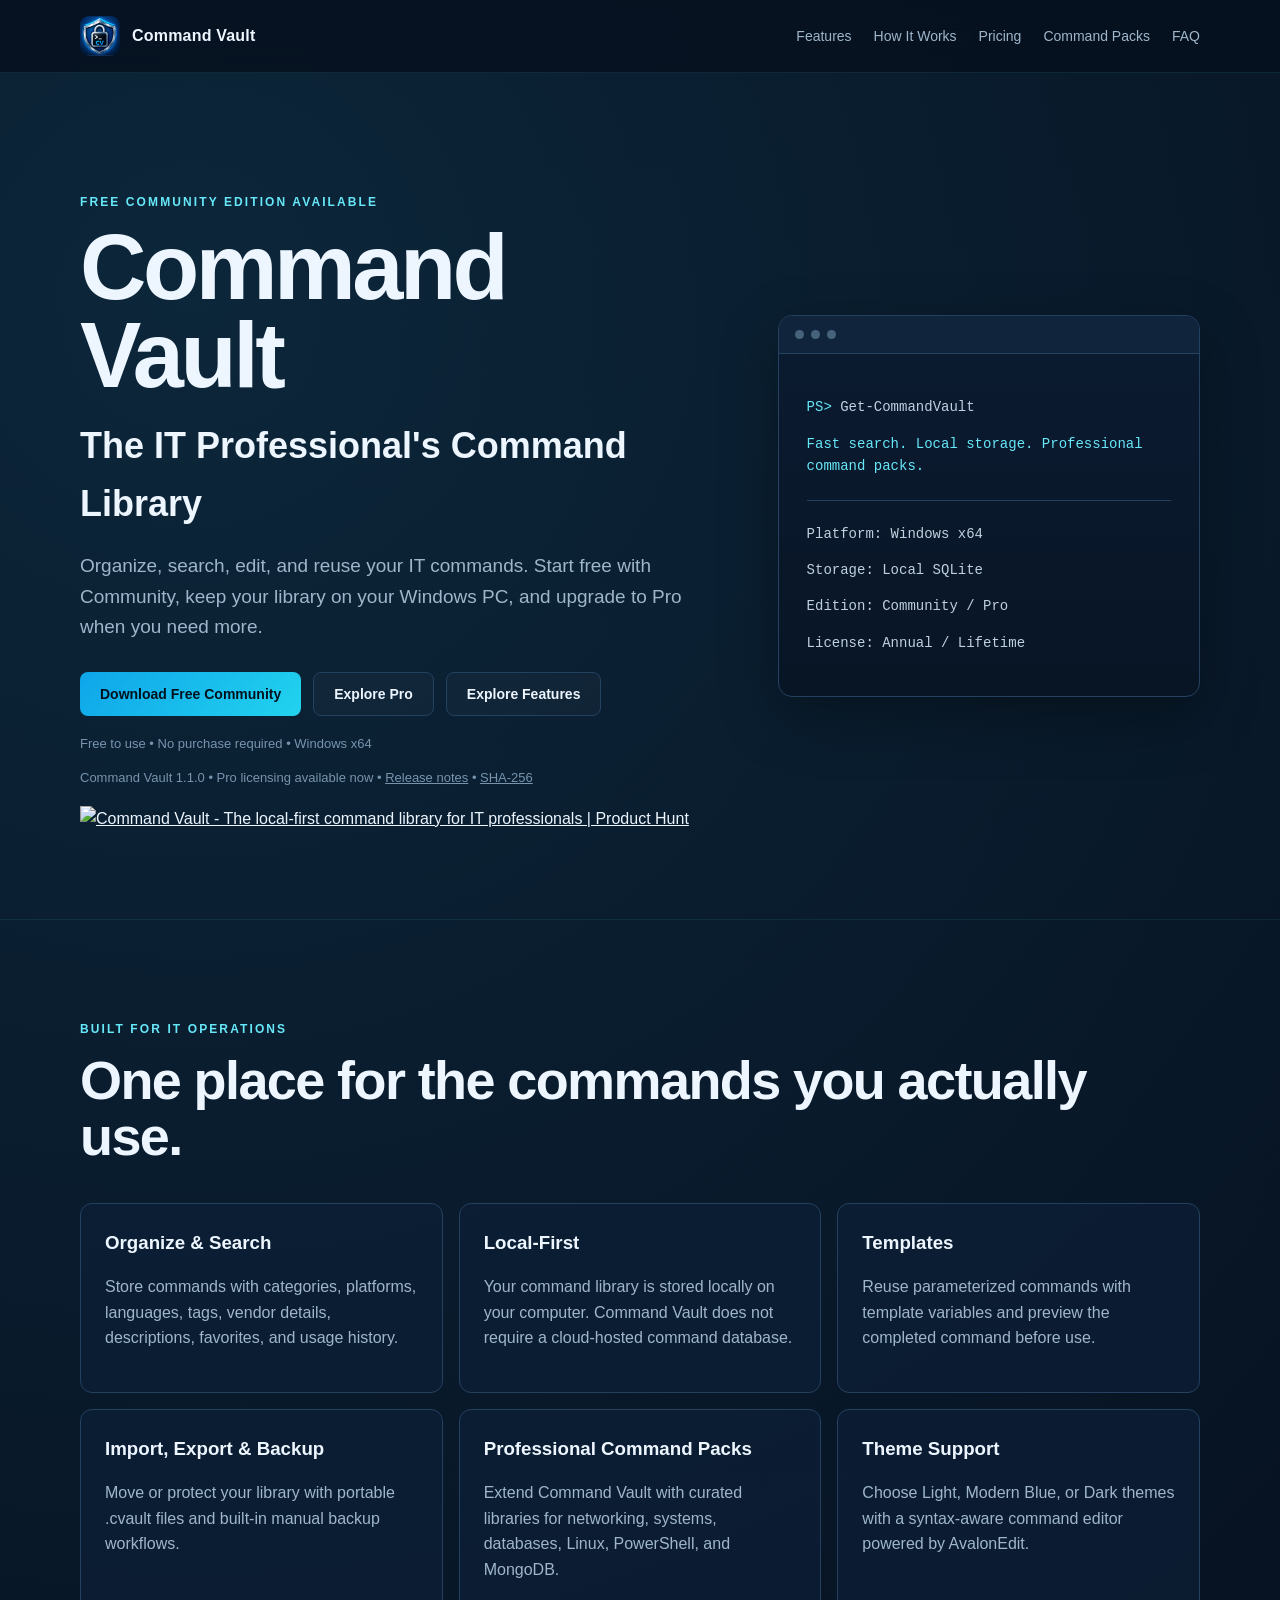
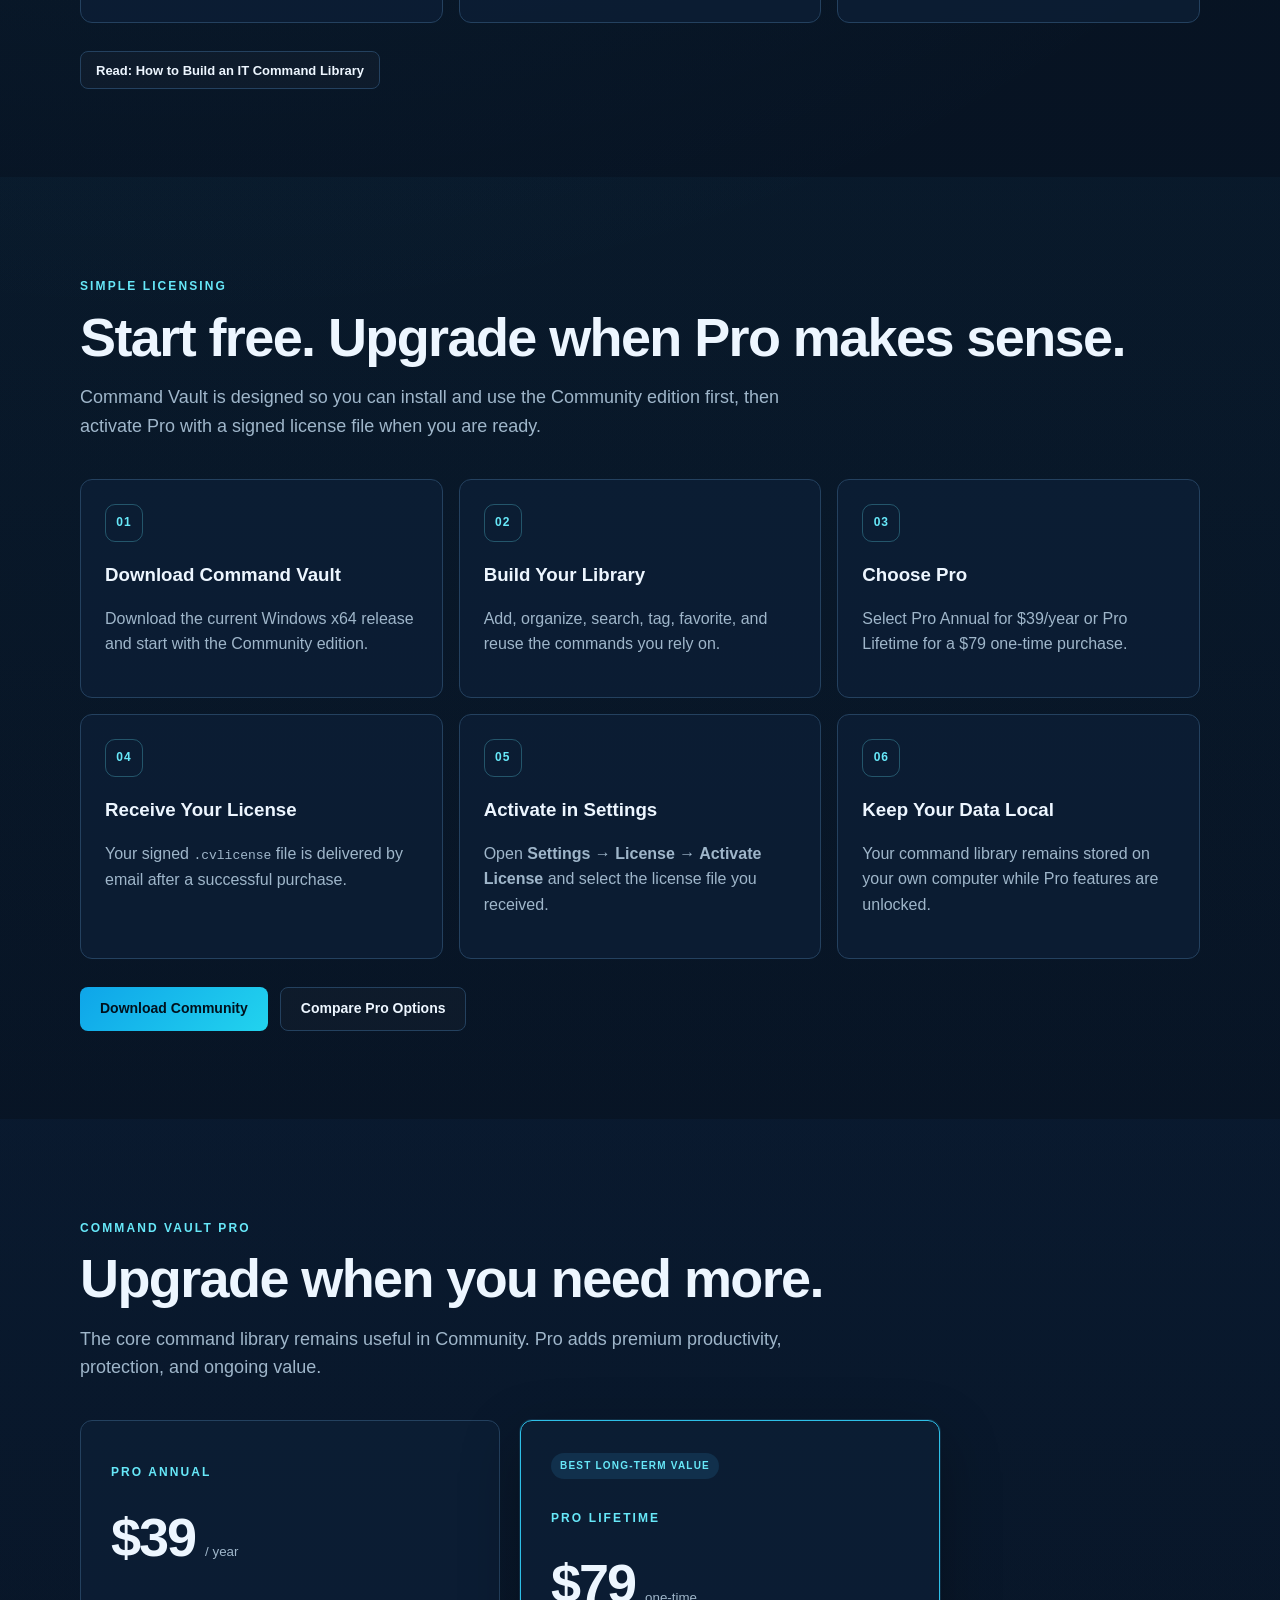
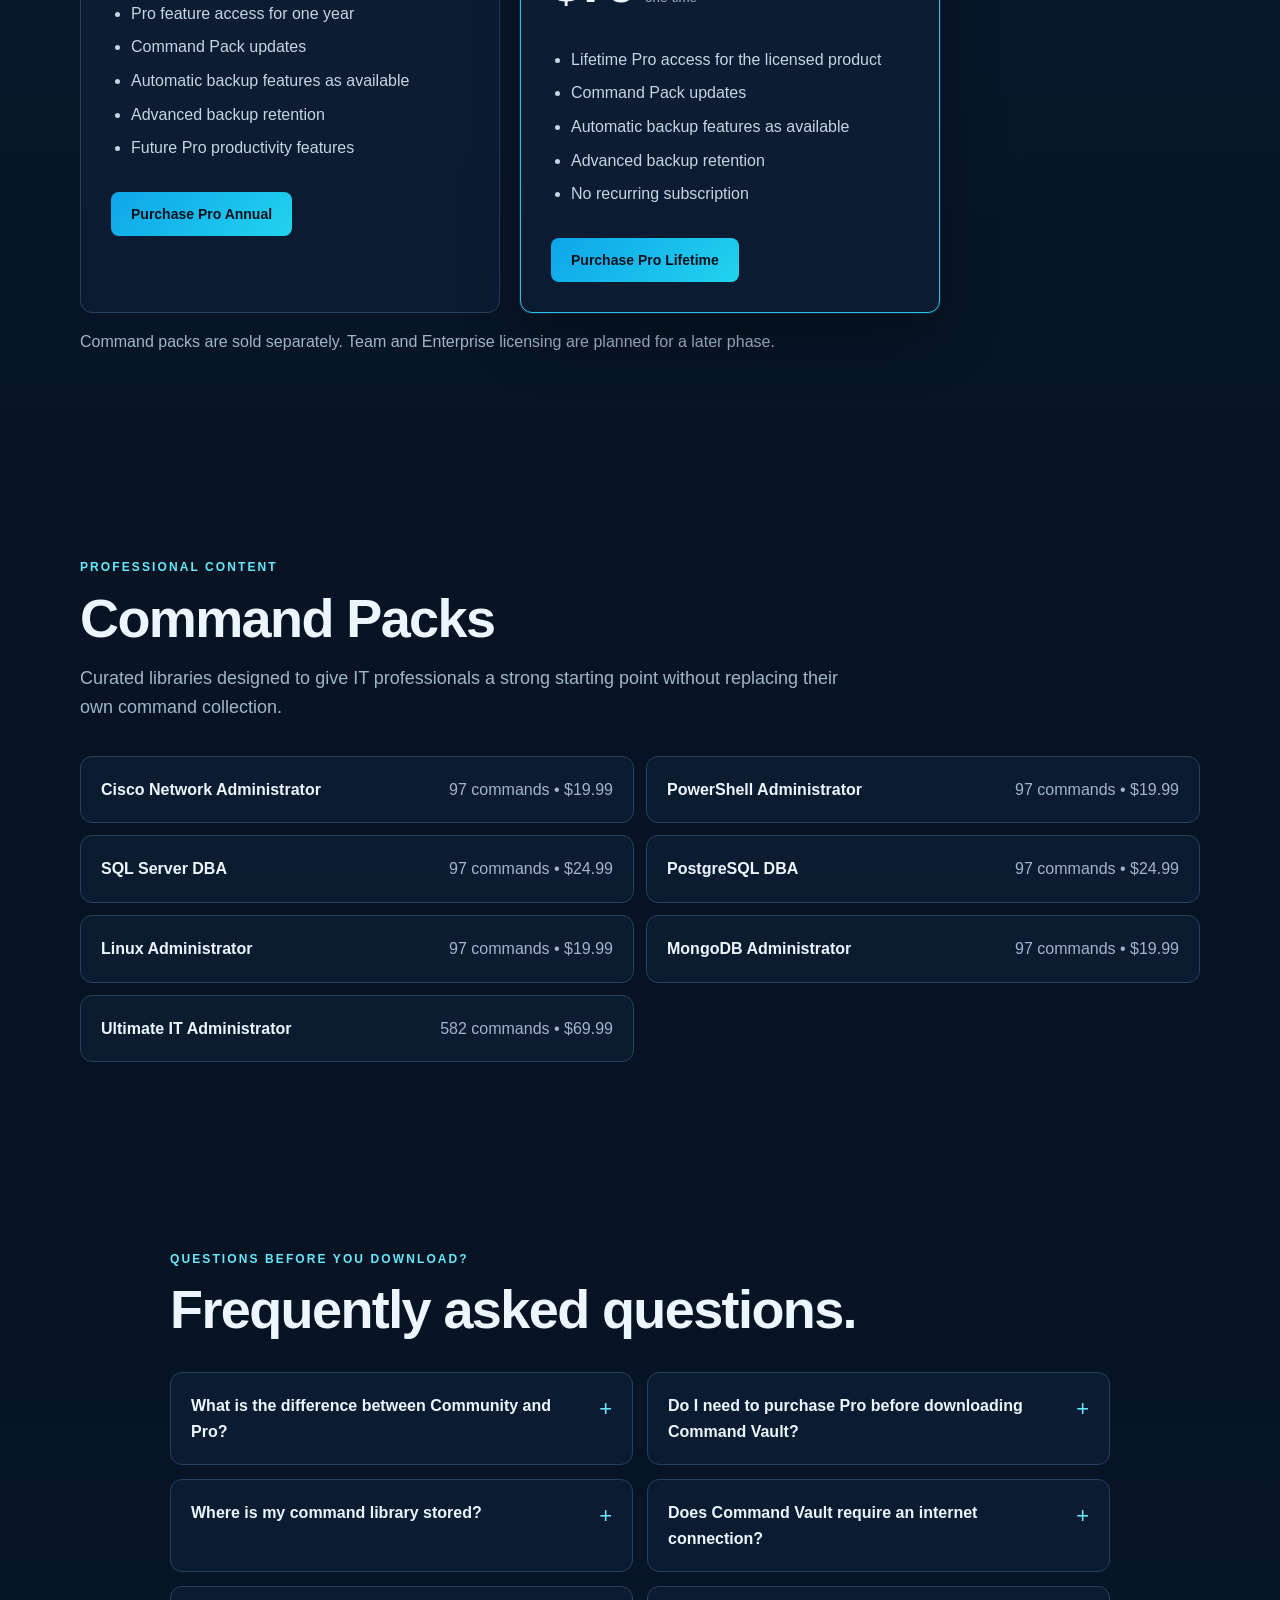
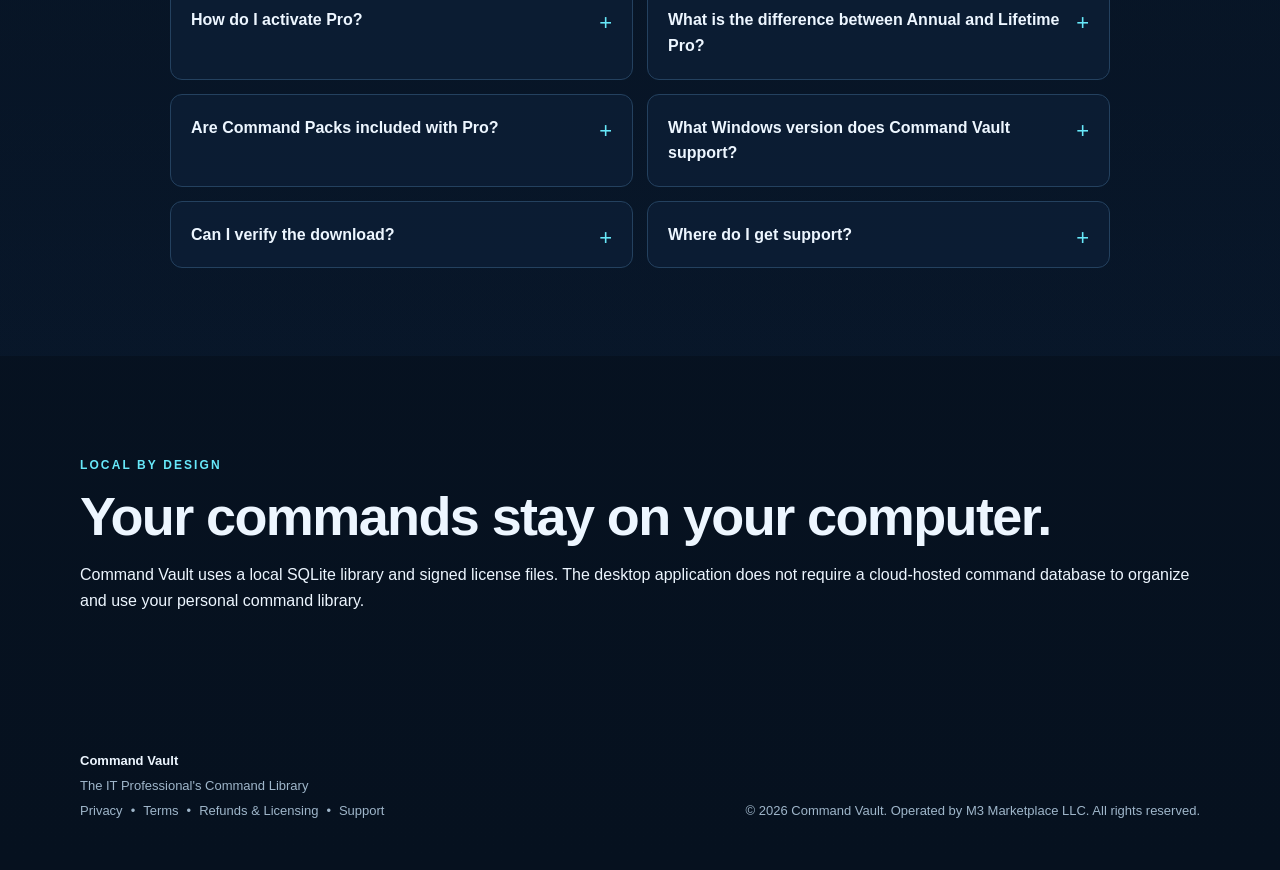
==== commit 81b5598f: "Add files via upload CommandVault-index-Free-Community" ====
--- a/index.html
+++ b/index.html
@@ -111,25 +111,28 @@
     <section class="hero">
       <div class="wrap hero-grid">
         <div>
-          <p class="eyebrow">LOCAL-FIRST WINDOWS COMMAND LIBRARY</p>
+          <p class="eyebrow">FREE COMMUNITY EDITION AVAILABLE</p>
           <h1>Command Vault</h1>
           <p class="hero-subtitle">The IT Professional's Command Library</p>
           <p class="hero-copy">
-            Organize, search, edit, reuse, back up, and extend the commands you rely on every day —
-            with your library stored locally on your Windows PC.
+            Organize, search, edit, and reuse your IT commands. Start free with Community,
+            keep your library on your Windows PC, and upgrade to Pro when you need more.
           </p>
           <div class="hero-actions">
             <a
               class="button primary"
               href="https://github.com/MrFrankRazr/CommandVault-Site/releases/download/v1.1.0/CommandVault-1.1.0-win-x64.zip"
-              aria-label="Download Command Vault 1.1.0 for Windows x64">
-              Download for Windows
+              aria-label="Download free Command Vault Community 1.1.0 for Windows x64">
+              Download Free Community
             </a>
-            <a class="button secondary" href="#pricing">View Pro Pricing</a>
+            <a class="button secondary" href="#pricing">Explore Pro</a>
             <a class="button secondary" href="#features">Explore Features</a>
           </div>
           <p class="availability">
-            Command Vault 1.1.0 • Windows x64 • Pro licensing available now •
+            Free to use • No purchase required • Windows x64
+          </p>
+          <p class="availability">
+            Command Vault 1.1.0 • Pro licensing available now •
             <a href="https://github.com/MrFrankRazr/CommandVault-Site/releases/tag/v1.1.0"
                target="_blank"
                rel="noopener noreferrer">Release notes</a>
